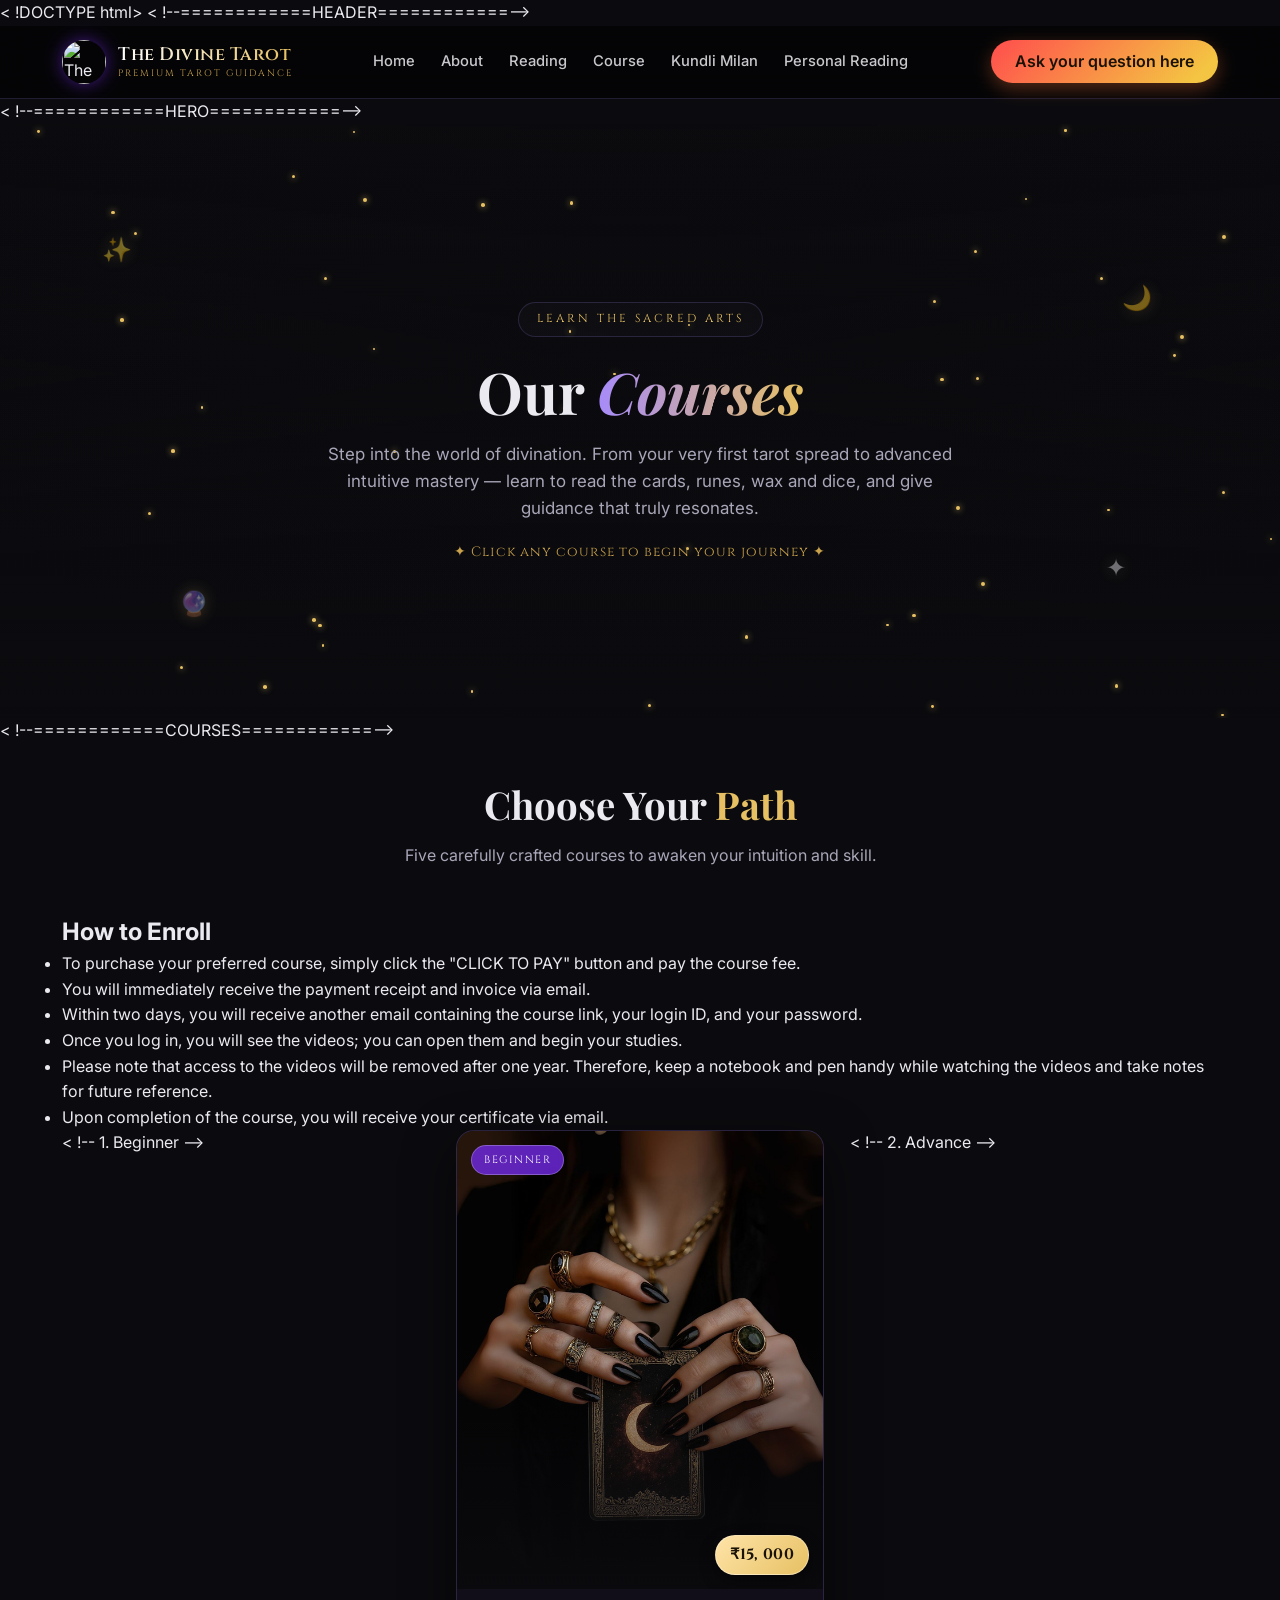
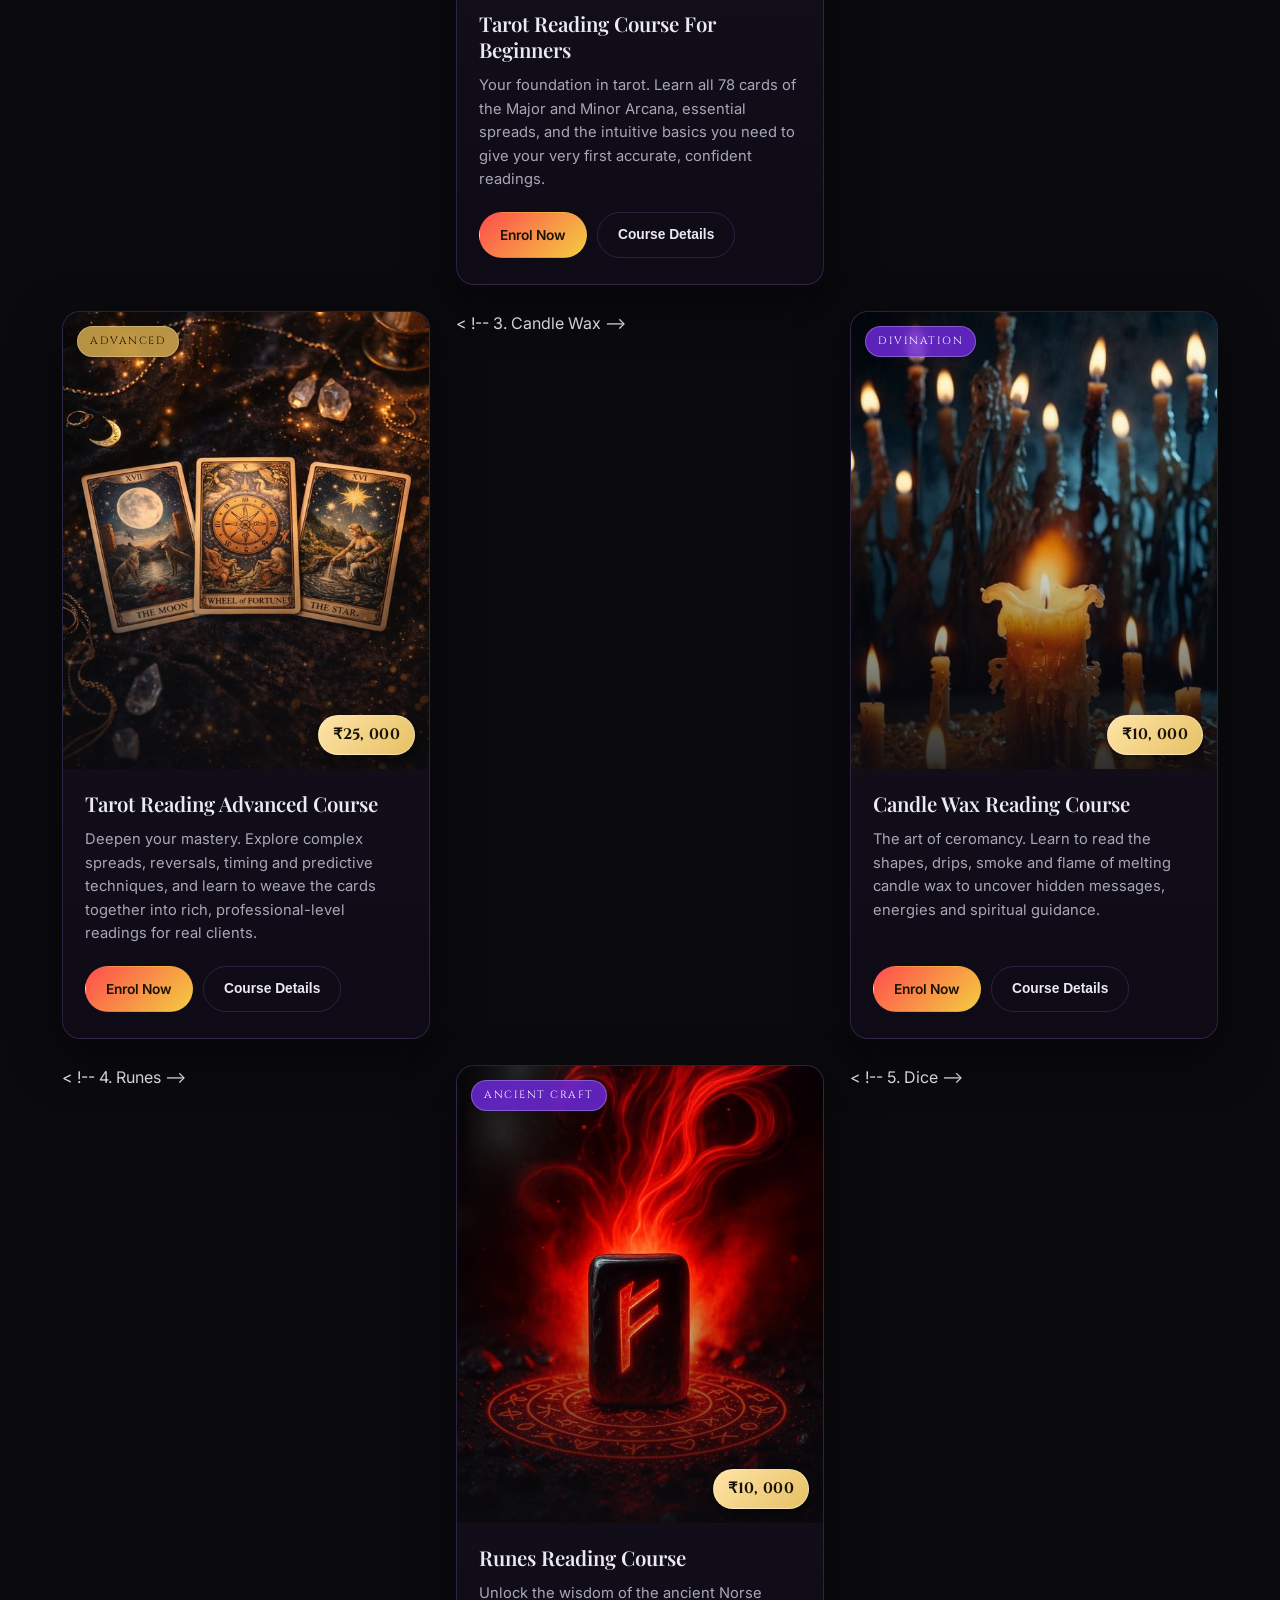
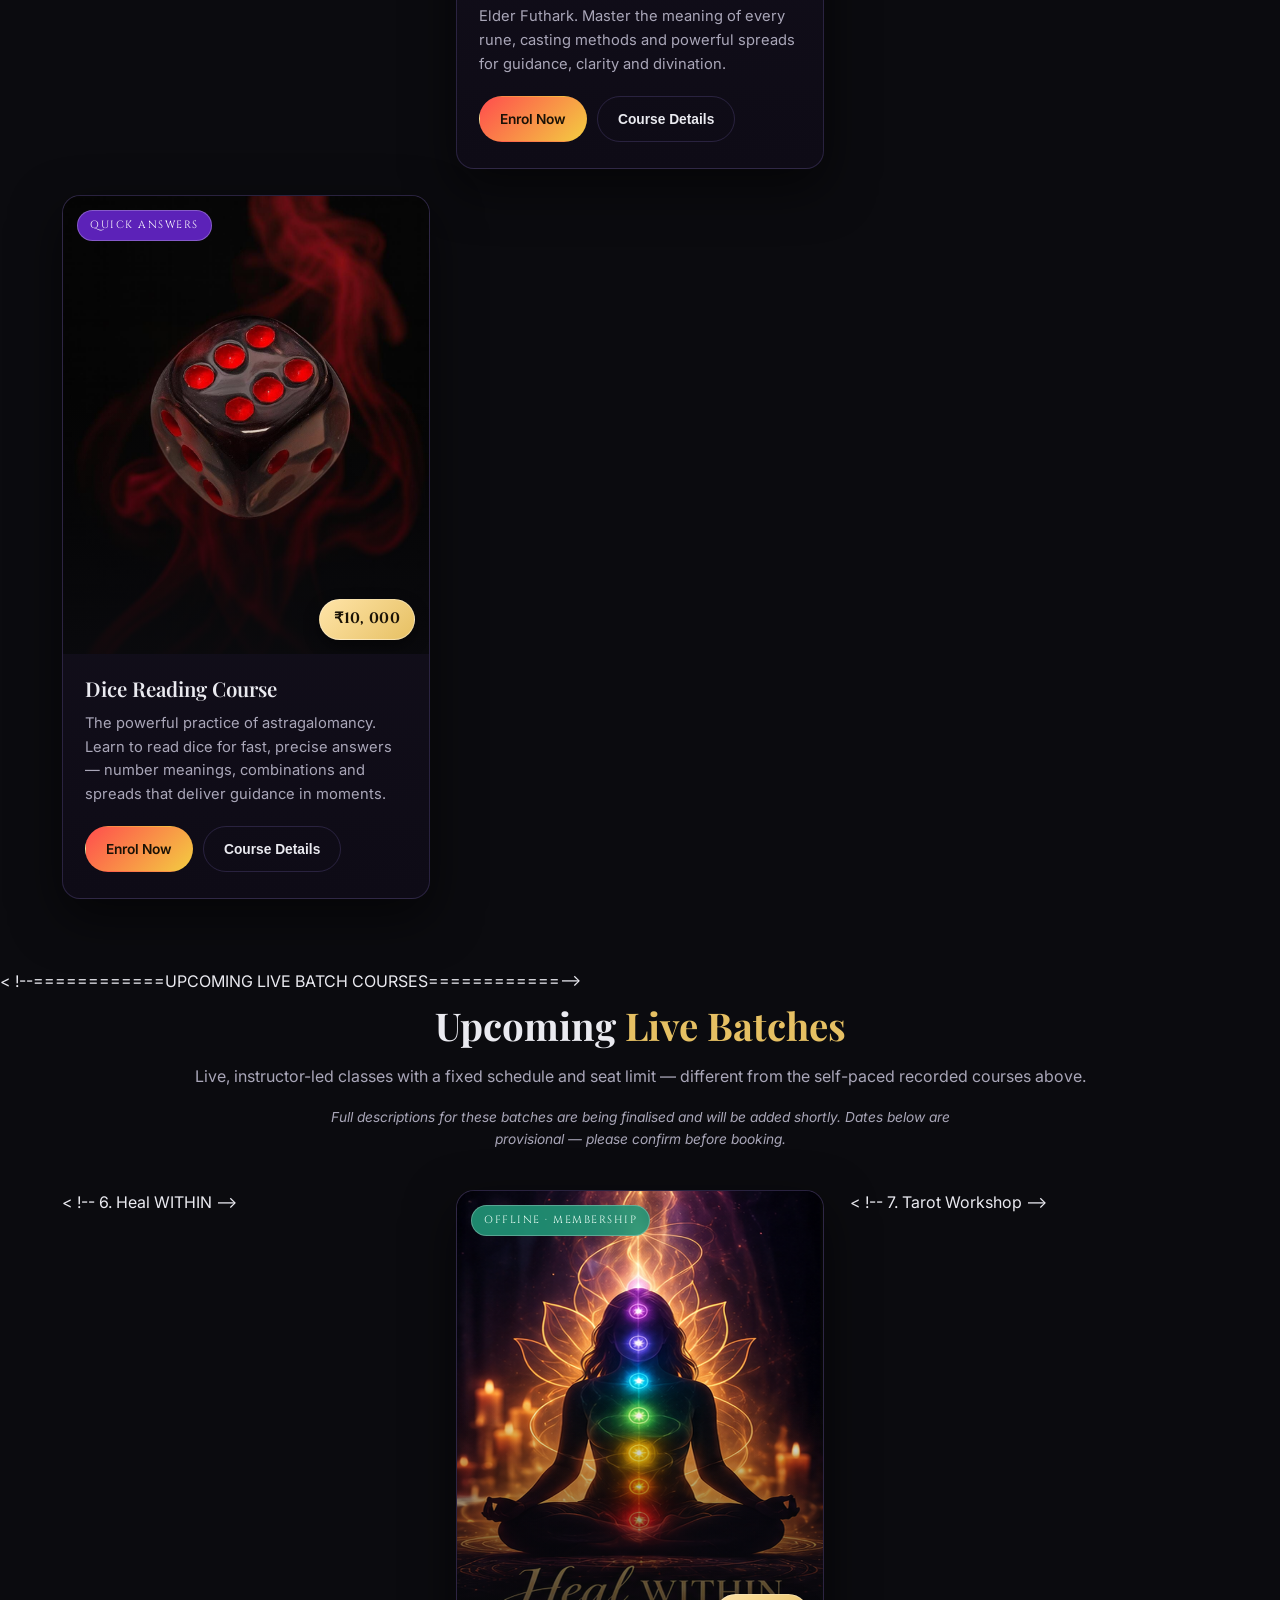
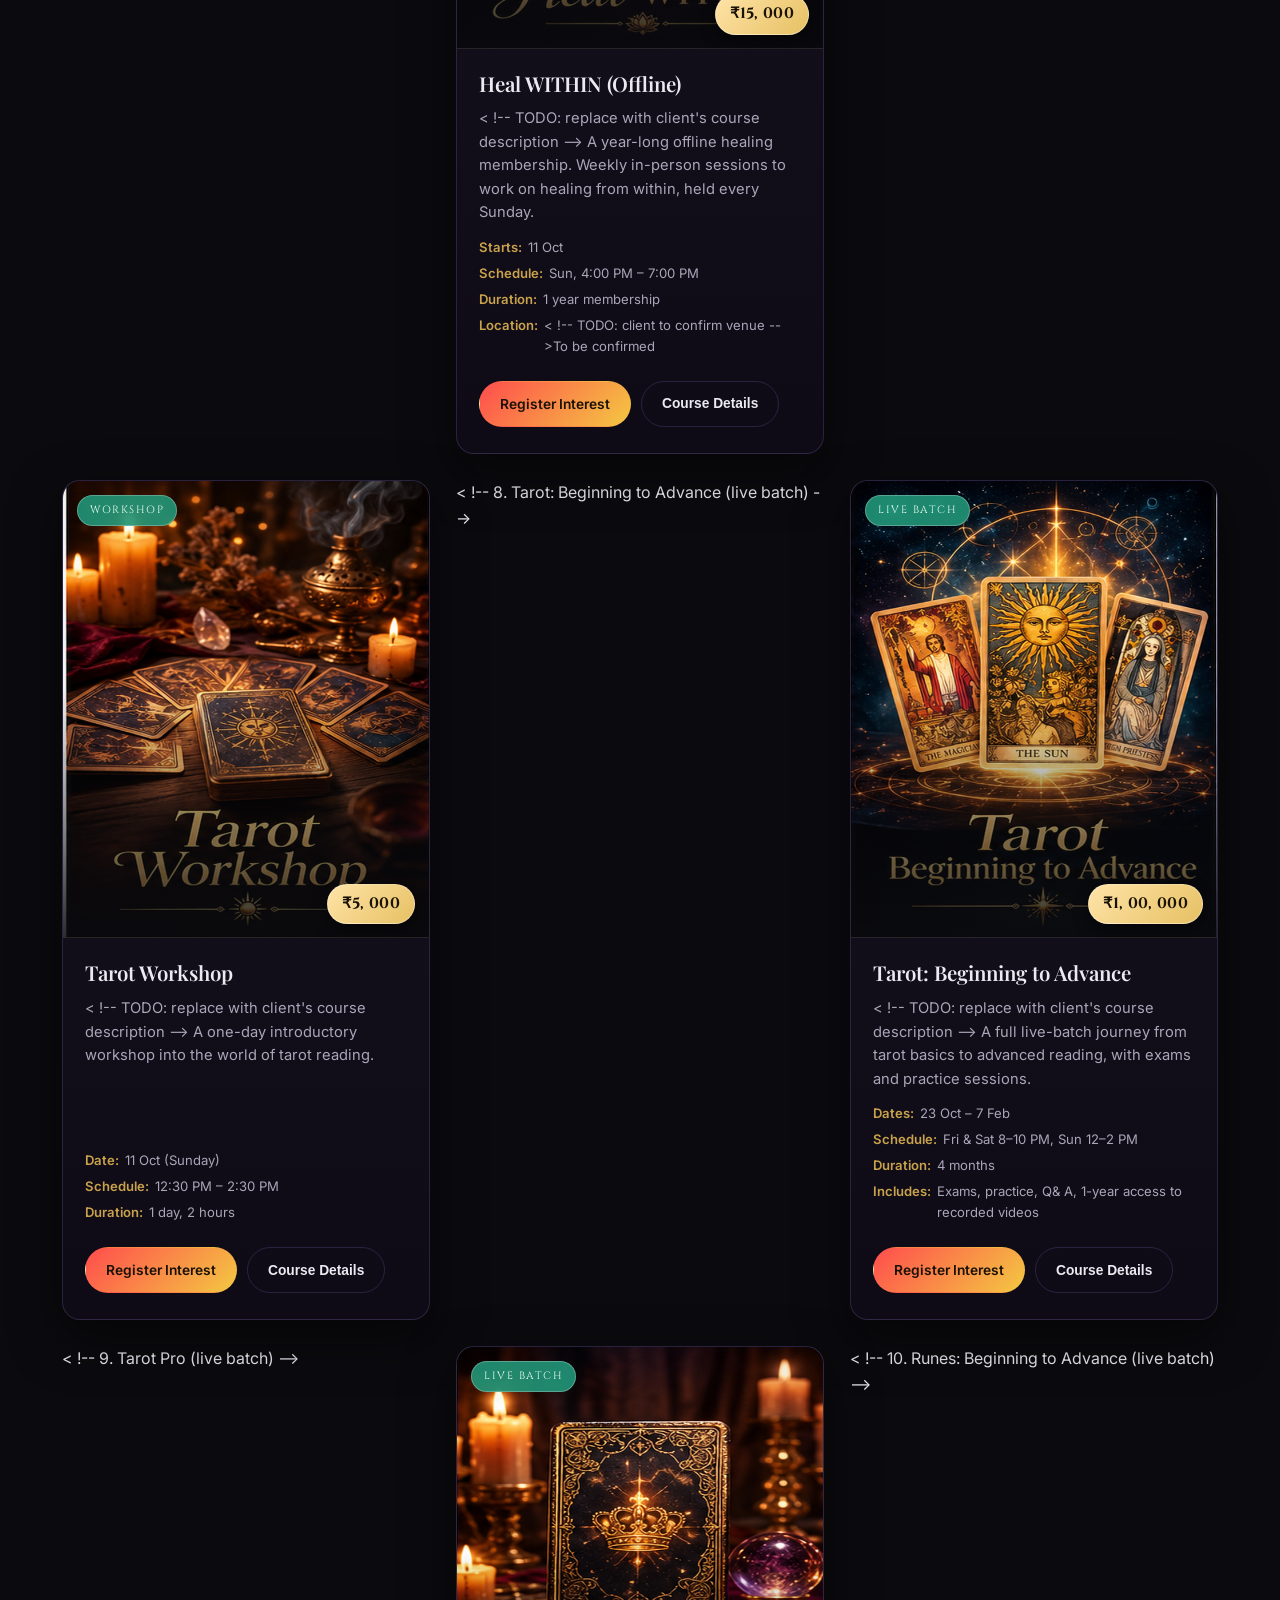
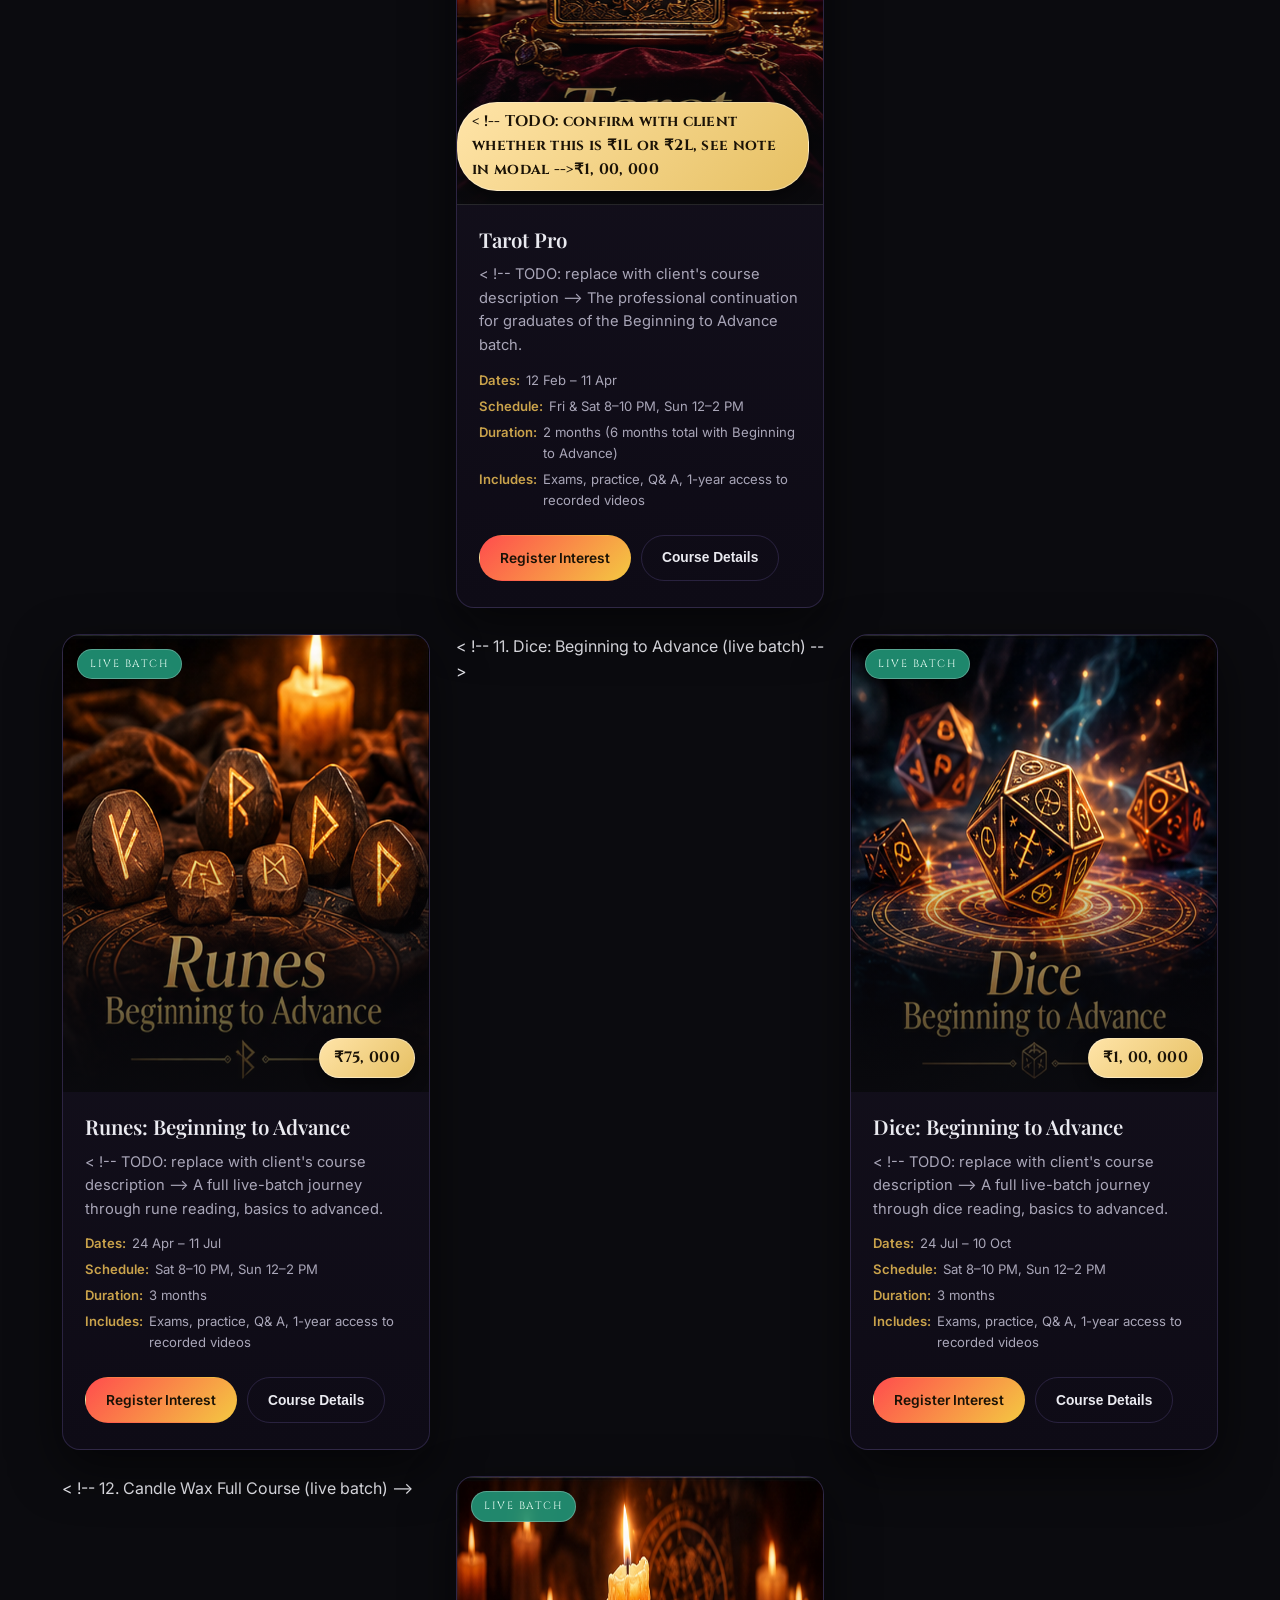
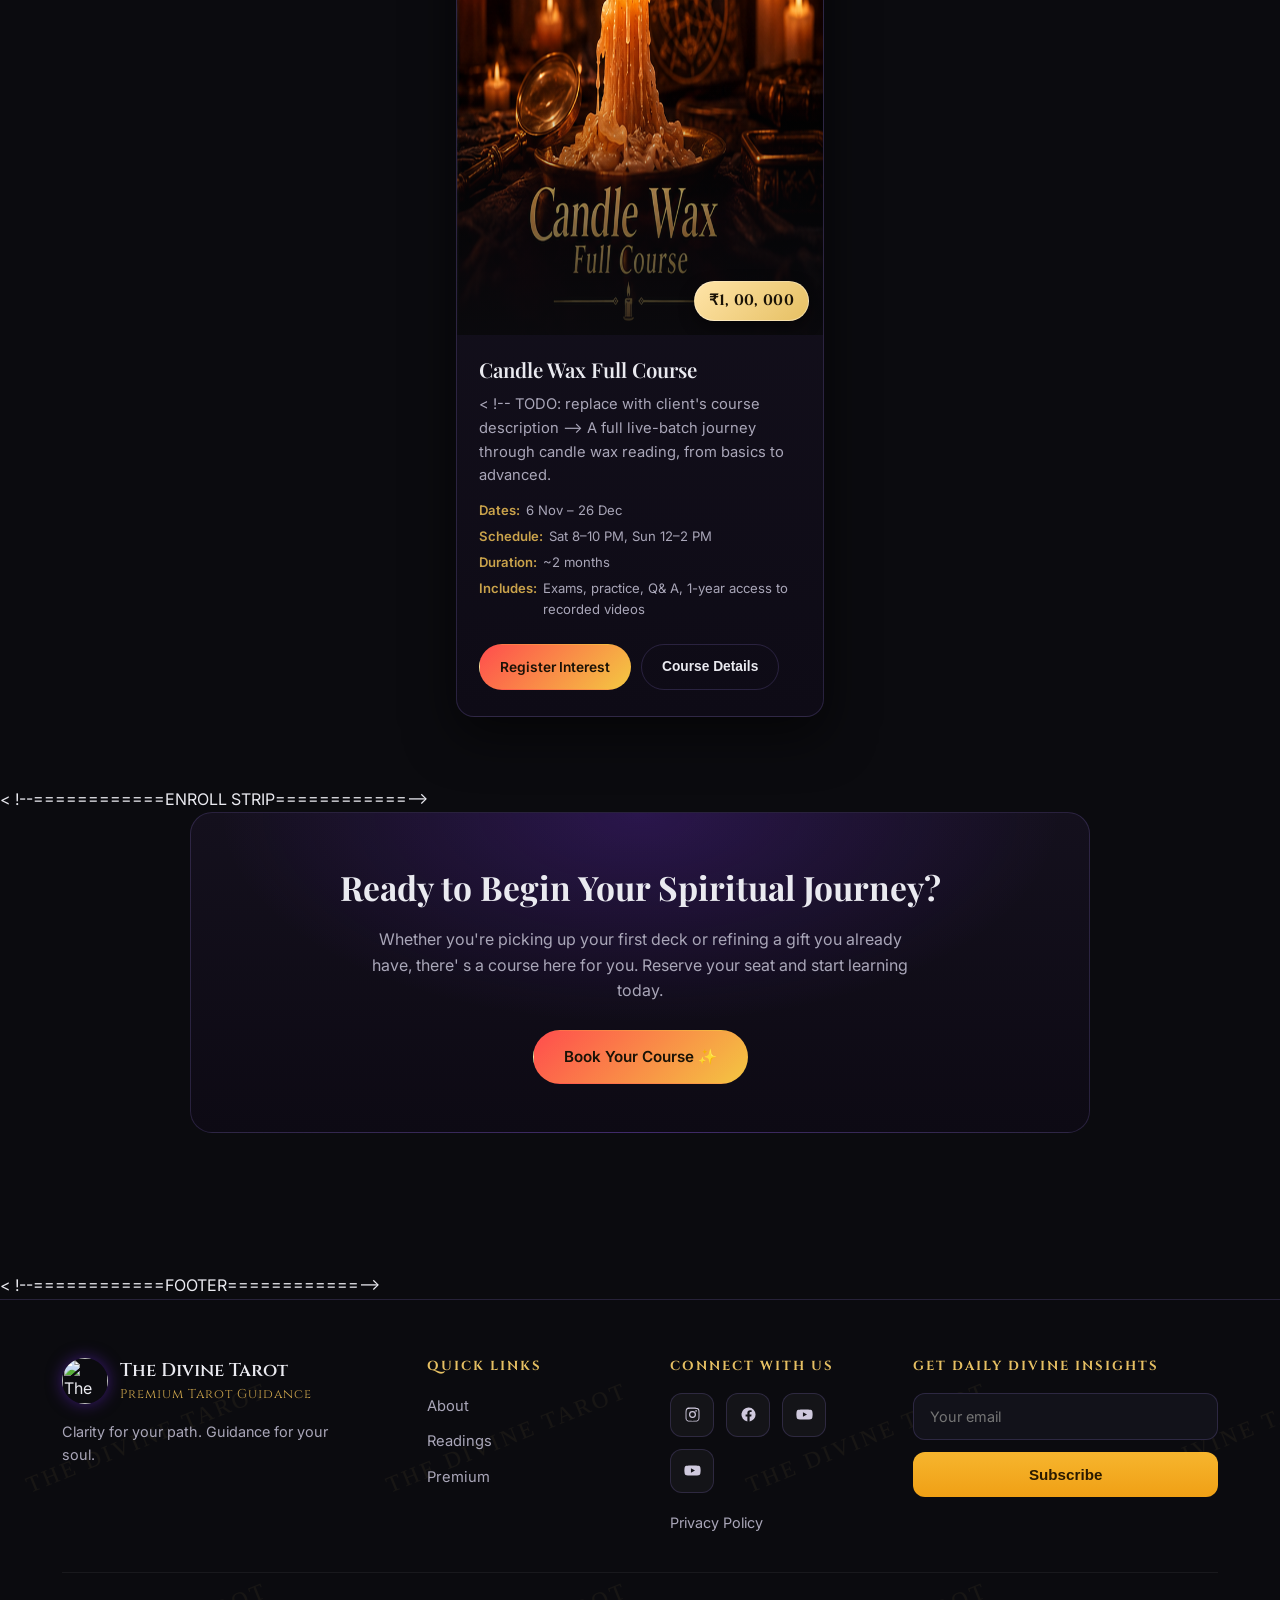
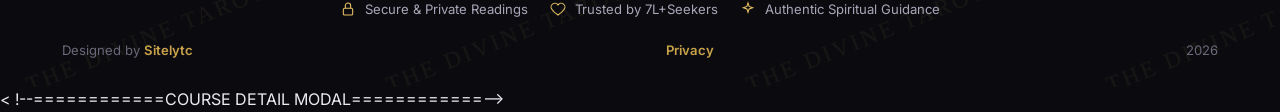
==== index upcoming.html @ 69e37709 "feat: create course catalog page and update main navigation" ====
< !DOCTYPE html>
    <html lang="en">

    <head>
        <meta charset="UTF-8" />
        <meta name="viewport" content="width=device-width, initial-scale=1, maximum-scale=5" />
        <meta name="theme-color" content="#6d28d9" />
        <title>Our Courses | The Divine Tarot</title>
        <meta name="description"
            content="Learn tarot, runes, candle wax and dice reading with The Divine Tarot. Beginner to advanced spiritual courses to master divination and give accurate readings." />
        <meta property="og:title" content="Our Courses | The Divine Tarot" />
        <meta property="og:description"
            content="Master tarot, runes, candle wax and dice reading — beginner to advanced spiritual courses." />
        <meta property="og:type" content="website" />
        <link rel="icon" href="https://thedivinetarotonline.com/logo.png" />
        <link rel="preconnect" href="https://fonts.googleapis.com" />
        <link rel="preconnect" href="https://fonts.gstatic.com" crossorigin />
        <link rel="preconnect" href="https://thedivinetarotonline.co.in" crossorigin />
        <link rel="dns-prefetch" href="https://thedivinetarotonline.co.in" />
        <link
            href="https://fonts.googleapis.com/css2?family=Cinzel:wght@500;600;700&family=Playfair+Display:ital,wght@0,500;0,600;0,700;1,500&family=Inter:wght@300;400;500;600;700&display=swap"
            rel="stylesheet" /><noscript>
            <style>
                .reveal {
                    opacity: 1 !important
                }
            </style>
        </noscript>
        <style>
            :root {
                --bg: #0b0b0f;
                --bg-soft: #12121a;
                --card: #16121f;
                --text: #eaeaf0;
                --muted: #a9a6b8;
                --purple: #6d28d9;
                --purple-light: #a78bfa;
                --gold: #e6c063;
                --gold-soft: #c9a24b;
                --border: rgba(167, 139, 250, .18);
                --shadow: 0 18px 50px rgba(0, 0, 0, .55);
                --serif: "Playfair Display", serif;
                --display: "Cinzel", serif;
                --body: "Inter", sans-serif;
            }

            * {
                box-sizing: border-box;
                margin: 0;
                padding: 0
            }

            html {
                scroll-behavior: smooth
            }

            body {
                background: var(--bg);
                color: var(--text);
                font-family: var(--body);
                line-height: 1.6;
                -webkit-font-smoothing: antialiased;
                overflow-x: hidden;
            }

            a {
                color: inherit;
                text-decoration: none
            }

            img {
                max-width: 100%;
                display: block
            }

            .wrap {
                max-width: 1200px;
                margin: 0 auto;
                padding: 0 22px
            }

            /* ---------- Header ---------- */
            header.site {
                position: sticky;
                top: 0;
                z-index: 100;
                background: rgba(0, 0, 0, .6);
                backdrop-filter: blur(14px);
                -webkit-backdrop-filter: blur(14px);
                border-bottom: 1px solid var(--border);
            }

            .nav {
                display: grid;
                grid-template-columns: 1fr auto 1fr;
                align-items: center;
                gap: 20px;
                height: 72px;
                position: relative;
            }

            .nav-actions {
                justify-self: end;
                display: flex;
                align-items: center;
                gap: 10px
            }

            .brand {
                justify-self: start;
                display: flex;
                align-items: center;
                gap: 12px
            }

            .brand img {
                width: 44px;
                height: 44px;
                border-radius: 50%;
                box-shadow: 0 0 18px rgba(109, 40, 217, .6)
            }

            .brand-txt {
                display: flex;
                flex-direction: column;
                align-items: flex-start;
                line-height: 1.15
            }

            .brand-name {
                font-family: var(--display);
                font-weight: 600;
                font-size: 1.12rem;
                letter-spacing: .5px;
                background: linear-gradient(90deg, #fff, var(--gold));
                -webkit-background-clip: text;
                background-clip: text;
                -webkit-text-fill-color: transparent;
            }

            .brand-sub {
                font-family: var(--display);
                font-size: .58rem;
                letter-spacing: 2px;
                text-transform: uppercase;
                color: var(--gold-soft);
                margin-top: 2px
            }

            nav.links {
                justify-self: center;
                display: flex;
                align-items: center;
                gap: 26px
            }

            nav.links a {
                font-size: .92rem;
                font-weight: 500;
                color: var(--text);
                opacity: .85;
                transition: .25s;
                position: relative;
            }

            nav.links a::after {
                content: "";
                position: absolute;
                left: 0;
                bottom: -6px;
                width: 0;
                height: 2px;
                background: linear-gradient(90deg, var(--purple), var(--gold));
                transition: .25s;
            }

            nav.links a:hover {
                opacity: 1
            }

            nav.links a:hover::after {
                width: 100%
            }

            .menu-btn {
                display: none;
                position: absolute;
                right: 0;
                top: 50%;
                transform: translateY(-50%);
                z-index: 5;
                background: none;
                border: 0;
                color: var(--text);
                font-size: 1.6rem;
                cursor: pointer;
                line-height: 1
            }

            .mobile-nav {
                display: none;
                flex-direction: column;
                gap: 4px;
                padding: 10px 22px 20px;
                border-bottom: 1px solid var(--border);
                background: rgba(0, 0, 0, .85)
            }

            .mobile-nav a {
                padding: 12px 6px;
                border-bottom: 1px solid rgba(255, 255, 255, .05);
                font-size: .95rem
            }

            .mobile-nav.open {
                display: flex
            }

            .header-cta {
                background: linear-gradient(135deg, #ff4d4d, #f4c542 90%);
                color: #1a1206 !important;
                opacity: 1 !important;
                padding: 9px 24px;
                border-radius: 9999px;
                font-weight: 600;
                box-shadow: 0 6px 18px rgba(255, 120, 60, .32);
                transition: .25s;
                white-space: nowrap
            }

            .header-cta::after {
                display: none !important
            }

            .header-cta:hover {
                filter: brightness(1.07);
                transform: translateY(-1px)
            }

            .header-cta.ghost {
                background: none;
                border: 1px solid var(--border);
                color: var(--text) !important;
                box-shadow: none
            }

            .header-cta.ghost:hover {
                border-color: var(--gold);
                color: var(--gold) !important;
                filter: none
            }

            /* ---------- Hero ---------- */
            .hero {
                position: relative;
                overflow: hidden;
                text-align: center;
                min-height: 66vh;
                display: flex;
                align-items: center;
                justify-content: center;
                padding: 120px 22px 96px;
            }

            .hero-bg {
                position: absolute;
                inset: 0;
                z-index: 0;
                overflow: hidden
            }

            .hero-bg::before {
                content: "";
                position: absolute;
                inset: -6%;
                background: url('https://thedivinetarotonline.com/imgbg.png') center 35%/cover no-repeat;
                animation: kenburns 26s ease-in-out infinite alternate;
                will-change: transform
            }

            .hero-bg::after {
                content: "";
                position: absolute;
                inset: 0;
                background:
                    radial-gradient(1100px 520px at 50% 34%, rgba(11, 11, 15, .28), transparent 72%),
                    linear-gradient(180deg, rgba(11, 11, 15, .80), rgba(11, 11, 15, .50) 42%, rgba(11, 11, 15, .95));
            }

            @keyframes kenburns {
                0% {
                    transform: scale(1.02) translateY(0)
                }

                100% {
                    transform: scale(1.16) translateY(-2.5%)
                }
            }

            .eyebrow {
                display: inline-block;
                font-family: var(--display);
                letter-spacing: 3px;
                font-size: .72rem;
                text-transform: uppercase;
                color: var(--gold);
                border: 1px solid var(--border);
                border-radius: 40px;
                padding: 7px 18px;
                margin-bottom: 22px;
                background: rgba(255, 255, 255, .02);
            }

            .hero h1 {
                font-family: var(--serif);
                font-weight: 700;
                font-size: clamp(2.2rem, 5vw, 3.6rem);
                line-height: 1.12;
                margin-bottom: 18px;
            }

            .hero h1 em {
                font-style: italic;
                background: linear-gradient(90deg, var(--purple-light), var(--gold));
                -webkit-background-clip: text;
                background-clip: text;
                -webkit-text-fill-color: transparent
            }

            .hero p {
                max-width: 640px;
                margin: 0 auto;
                color: var(--muted);
                font-size: 1.06rem
            }

            .hero .note {
                margin-top: 20px;
                font-size: .85rem;
                color: var(--gold-soft);
                font-family: var(--display);
                letter-spacing: 1px
            }

            /* ---------- Courses ---------- */
            .courses {
                padding: 30px 0 70px
            }

            .section-head {
                text-align: center;
                margin-bottom: 44px
            }

            .section-head h2 {
                font-family: var(--serif);
                font-size: clamp(1.7rem, 3.5vw, 2.4rem);
                font-weight: 700
            }

            .section-head span {
                color: var(--gold)
            }

            .section-head p {
                color: var(--muted);
                margin-top: 8px
            }

            .grid {
                display: grid;
                gap: 26px;
                grid-template-columns: repeat(3, 1fr);
            }

            .card {
                background: linear-gradient(180deg, var(--card), #0e0b16);
                border: 1px solid var(--border);
                border-radius: 18px;
                overflow: hidden;
                display: flex;
                flex-direction: column;
                box-shadow: var(--shadow);
                transition: transform .3s ease, border-color .3s ease, box-shadow .3s ease;
            }

            .card:hover {
                transform: translateY(-8px);
                border-color: rgba(230, 192, 99, .5);
                box-shadow: 0 26px 60px rgba(109, 40, 217, .28)
            }

            .card .thumb {
                position: relative;
                aspect-ratio: 4/5;
                overflow: hidden
            }

            .card .thumb img {
                width: 100%;
                height: 100%;
                object-fit: cover;
                transition: .5s
            }

            .card:hover .thumb img {
                transform: scale(1.06)
            }

            .card .thumb::after {
                content: "";
                position: absolute;
                inset: 0;
                background: linear-gradient(180deg, transparent 45%, rgba(11, 11, 15, .85))
            }

            .badge {
                position: absolute;
                top: 14px;
                left: 14px;
                z-index: 2;
                font-family: var(--display);
                font-size: .66rem;
                letter-spacing: 1.5px;
                text-transform: uppercase;
                padding: 6px 12px;
                border-radius: 30px;
                color: #fff;
                background: rgba(109, 40, 217, .85);
                border: 1px solid rgba(255, 255, 255, .25);
                backdrop-filter: blur(4px);
            }

            .badge.adv {
                background: rgba(201, 162, 75, .9);
                color: #1a1206
            }

            .badge.live {
                background: rgba(34, 150, 120, .9);
                color: #eafff6
            }

            .course-meta {
                list-style: none;
                display: flex;
                flex-direction: column;
                gap: 5px;
                margin: 12px 0 4px;
                font-size: .82rem;
                color: var(--muted);
            }

            .course-meta li {
                display: flex;
                gap: 6px
            }

            .course-meta li b {
                color: var(--gold-soft);
                font-weight: 600;
                flex-shrink: 0
            }

            .section-sub-note {
                text-align: center;
                color: var(--muted);
                font-size: .86rem;
                max-width: 640px;
                margin: -28px auto 40px;
                font-style: italic
            }

            .price-tag {
                position: absolute;
                bottom: 14px;
                right: 14px;
                z-index: 2;
                font-family: var(--display);
                font-weight: 700;
                font-size: .95rem;
                letter-spacing: .3px;
                padding: 7px 14px;
                border-radius: 40px;
                color: #1a1206;
                background: linear-gradient(135deg, #ffe4a8, #e6c063);
                box-shadow: 0 6px 16px rgba(0, 0, 0, .45);
                border: 1px solid rgba(255, 255, 255, .35)
            }

            .card .body {
                padding: 22px 22px 26px;
                display: flex;
                flex-direction: column;
                flex: 1
            }

            .card h3 {
                font-family: var(--serif);
                font-size: 1.28rem;
                font-weight: 600;
                margin-bottom: 10px;
                line-height: 1.3
            }

            .card p {
                color: var(--muted);
                font-size: .92rem;
                flex: 1
            }

            .card .cta-row {
                display: flex;
                gap: 10px;
                margin-top: 20px;
                flex-wrap: wrap
            }

            .btn {
                display: inline-block;
                font-weight: 600;
                font-size: .86rem;
                padding: 11px 20px;
                border-radius: 40px;
                cursor: pointer;
                transition: .25s;
                border: 1px solid transparent;
            }

            .btn-primary {
                background: linear-gradient(135deg, #ff4d4d 0%, #f4c542 55%, #ffe4a8 100%);
                background-size: 200% 100%;
                color: #1a1206;
                border-radius: 9999px;
                animation: ctaPulse 2.6s ease-in-out infinite;
            }

            .btn-primary:hover {
                filter: brightness(1.06);
                transform: translateY(-2px)
            }

            .btn-ghost {
                background: transparent;
                border-color: var(--border);
                color: var(--text)
            }

            .btn-ghost:hover {
                border-color: var(--gold);
                color: var(--gold)
            }

            /* ---------- Enroll strip ---------- */
            .strip {
                text-align: center;
                margin: 0 auto 70px;
                max-width: 900px;
                padding: 48px 30px;
                border-radius: 22px;
                border: 1px solid var(--border);
                background:
                    radial-gradient(600px 300px at 50% 0%, rgba(109, 40, 217, .25), transparent 70%),
                    linear-gradient(180deg, #14101d, #0d0a14);
            }

            .strip h2 {
                font-family: var(--serif);
                font-size: clamp(1.5rem, 3vw, 2.1rem);
                margin-bottom: 12px
            }

            .strip p {
                color: var(--muted);
                max-width: 560px;
                margin: 0 auto 26px
            }

            /* ---------- Footer ---------- */
            footer.site {
                position: relative;
                overflow: hidden;
                background: var(--bg);
                border-top: 1px solid var(--border);
                padding: 56px 0 26px
            }

            footer.site::before {
                content: "";
                position: absolute;
                inset: 0;
                z-index: 0;
                pointer-events: none;
                background-image: url("data:image/svg+xml,%3Csvg xmlns='http://www.w3.org/2000/svg' width='360' height='200'%3E%3Ctext x='6' y='130' font-family='Georgia,serif' font-size='23' letter-spacing='3' fill='%23e6c063' fill-opacity='0.06' transform='rotate(-22 180 100)'%3ETHE DIVINE TAROT%3C/text%3E%3C/svg%3E");
                background-size: 360px 200px
            }

            footer.site .wrap {
                position: relative;
                z-index: 1
            }

            .foot-grid {
                display: grid;
                grid-template-columns: 1.6fr 1fr 1fr 1.5fr;
                gap: 40px
            }

            .foot-brand .fb-top {
                display: flex;
                align-items: center;
                gap: 12px;
                margin-bottom: 14px
            }

            .foot-brand img {
                width: 46px;
                height: 46px;
                border-radius: 50%;
                box-shadow: 0 0 16px rgba(109, 40, 217, .5)
            }

            .foot-brand h4 {
                font-family: var(--display);
                font-weight: 600;
                font-size: 1.15rem
            }

            .foot-brand .tag {
                color: var(--gold-soft);
                font-size: .8rem;
                font-family: var(--display);
                letter-spacing: 1px
            }

            .foot-brand p.desc {
                color: var(--muted);
                font-size: .9rem;
                margin-top: 12px;
                max-width: 300px
            }

            .foot h5 {
                font-family: var(--display);
                font-size: .82rem;
                letter-spacing: 2px;
                text-transform: uppercase;
                color: var(--gold);
                margin-bottom: 16px
            }

            .foot ul {
                list-style: none;
                display: flex;
                flex-direction: column;
                gap: 10px
            }

            .foot ul a {
                color: var(--muted);
                font-size: .92rem;
                transition: .2s
            }

            .foot ul a:hover {
                color: var(--text);
                padding-left: 4px
            }

            .socials {
                display: flex;
                gap: 12px;
                margin-bottom: 18px;
                flex-wrap: wrap
            }

            .socials a {
                width: 44px;
                height: 44px;
                border-radius: 12px;
                border: 1px solid var(--border);
                background: rgba(255, 255, 255, .04);
                display: flex;
                align-items: center;
                justify-content: center;
                color: #cfc9dd;
                transition: .25s
            }

            .socials a:hover {
                border-color: var(--gold);
                color: #fff;
                background: rgba(255, 255, 255, .09);
                transform: translateY(-2px)
            }

            .socials svg {
                width: 17px;
                height: 17px;
                fill: currentColor
            }

            .news {
                display: flex;
                flex-direction: column;
                gap: 12px;
                max-width: 360px
            }

            .news input {
                width: 100%;
                background: var(--bg-soft);
                border: 1px solid var(--border);
                border-radius: 12px;
                padding: 14px 16px;
                color: var(--text);
                font-family: var(--body);
                font-size: .9rem
            }

            .news input:focus {
                outline: none;
                border-color: var(--gold-soft)
            }

            .news button {
                width: 100%;
                background: linear-gradient(180deg, #f6b52e, #f0a015);
                border: 0;
                color: #2a1a00;
                padding: 14px;
                border-radius: 12px;
                font-weight: 700;
                font-size: .95rem;
                cursor: pointer;
                transition: .2s
            }

            .news button:hover {
                filter: brightness(1.05)
            }

            .foot-privacy {
                display: inline-block;
                color: var(--muted);
                font-size: .9rem;
                transition: .2s
            }

            .foot-privacy:hover {
                color: var(--gold);
                padding-left: 4px
            }

            .foot-email {
                margin-top: 18px;
                color: var(--gold-soft);
                font-size: .86rem;
                display: flex;
                align-items: center;
                gap: 9px
            }

            .foot-email svg {
                width: 15px;
                height: 15px;
                stroke: var(--gold);
                fill: none;
                stroke-width: 1.6
            }

            .trust {
                display: flex;
                gap: 22px;
                flex-wrap: wrap;
                justify-content: center;
                margin: 38px 0 20px;
                padding-top: 26px;
                border-top: 1px solid rgba(255, 255, 255, .06)
            }

            .trust span {
                font-size: .82rem;
                color: var(--muted);
                display: flex;
                align-items: center;
                gap: 9px
            }

            .trust span svg {
                width: 16px;
                height: 16px;
                stroke: var(--gold);
                fill: none;
                stroke-width: 1.6;
                flex-shrink: 0
            }

            .copy {
                display: flex;
                justify-content: space-between;
                align-items: center;
                flex-wrap: wrap;
                gap: 8px;
                color: #6b6879;
                font-size: .82rem
            }

            .copy a {
                color: var(--gold-soft);
                font-weight: 600
            }

            /* ---------- Animations (matched to core site) ---------- */
            @keyframes ctaPulse {

                0%,
                100% {
                    box-shadow: 0 0 20px rgba(255, 215, 0, .30), 0 0 42px rgba(255, 77, 77, .16);
                    background-position: 0% 50%
                }

                50% {
                    box-shadow: 0 0 30px rgba(255, 215, 0, .50), 0 0 66px rgba(255, 77, 77, .26);
                    background-position: 100% 50%
                }
            }

            @keyframes fadeInUp {
                0% {
                    opacity: 0;
                    transform: translateY(26px)
                }

                100% {
                    opacity: 1;
                    transform: translateY(0)
                }
            }

            @keyframes floatY {

                0%,
                100% {
                    transform: translateY(0)
                }

                50% {
                    transform: translateY(-10px)
                }
            }

            @keyframes twinkle {

                0%,
                100% {
                    opacity: .12;
                    transform: scale(.7)
                }

                50% {
                    opacity: .9;
                    transform: scale(1.15)
                }
            }

            @keyframes spinSlow {
                to {
                    transform: rotate(1turn)
                }
            }

            @keyframes shimmerSweep {
                0% {
                    transform: translateX(-160%)
                }

                60%,
                100% {
                    transform: translateX(160%)
                }
            }

            @keyframes glowPulse {

                0%,
                100% {
                    box-shadow: 0 0 16px rgba(109, 40, 217, .5)
                }

                50% {
                    box-shadow: 0 0 26px rgba(230, 192, 99, .55)
                }
            }

            .reveal {
                opacity: 0
            }

            .reveal.in {
                animation: fadeInUp .7s cubic-bezier(.4, 0, .2, 1) forwards
            }

            /* starfield + floating glyphs in hero */
            .hero-inner {
                position: relative;
                z-index: 3;
                max-width: 780px;
                margin: 0 auto
            }

            .stars {
                position: absolute;
                inset: 0;
                z-index: 1;
                pointer-events: none
            }

            .stars i {
                position: absolute;
                width: 3px;
                height: 3px;
                border-radius: 50%;
                background: var(--gold);
                box-shadow: 0 0 6px var(--gold);
                animation: twinkle 4s ease-in-out infinite
            }

            .float-glyph {
                position: absolute;
                z-index: 1;
                font-size: 1.5rem;
                opacity: .45;
                pointer-events: none;
                animation: floatY 7s ease-in-out infinite;
                filter: drop-shadow(0 0 8px rgba(230, 192, 99, .5))
            }

            /* logo subtle glow */
            .brand img {
                animation: glowPulse 4s ease-in-out infinite
            }

            /* card shine sweep on hover */
            .card {
                position: relative
            }

            .card::before {
                content: "";
                position: absolute;
                top: 0;
                left: -30%;
                width: 60%;
                height: 100%;
                z-index: 4;
                pointer-events: none;
                transform: translateX(-160%);
                background: linear-gradient(100deg, transparent, rgba(255, 255, 255, .16), transparent)
            }

            .card:hover::before {
                animation: shimmerSweep 1.1s ease
            }

            /* ---------- Course detail modal ---------- */
            body.no-scroll {
                overflow: hidden
            }

            .modal-overlay {
                position: fixed;
                inset: 0;
                z-index: 200;
                display: flex;
                align-items: center;
                justify-content: center;
                padding: 20px;
                background: rgba(6, 5, 12, .78);
                backdrop-filter: blur(6px);
                -webkit-backdrop-filter: blur(6px);
                opacity: 0;
                visibility: hidden;
                transition: opacity .3s ease, visibility .3s ease;
            }

            .modal-overlay.open {
                opacity: 1;
                visibility: visible
            }

            .modal {
                --accent: #8b5cf6;
                position: relative;
                width: 100%;
                max-width: 620px;
                max-height: 88vh;
                overflow-y: auto;
                background: linear-gradient(180deg, #17121f, #0c0a13);
                border: 1px solid color-mix(in srgb, var(--accent) 45%, transparent);
                border-radius: 20px;
                box-shadow: 0 30px 80px rgba(0, 0, 0, .6), 0 0 46px color-mix(in srgb, var(--accent) 28%, transparent);
                transform: translateY(24px) scale(.96);
                opacity: 0;
                transition: transform .35s cubic-bezier(.2, .8, .2, 1), opacity .35s ease;
            }

            .modal-overlay.open .modal {
                transform: translateY(0) scale(1);
                opacity: 1
            }

            .modal::-webkit-scrollbar {
                width: 8px
            }

            .modal::-webkit-scrollbar-thumb {
                background: color-mix(in srgb, var(--accent) 50%, transparent);
                border-radius: 8px
            }

            .modal-close {
                position: absolute;
                top: 12px;
                right: 12px;
                z-index: 3;
                width: 38px;
                height: 38px;
                border-radius: 50%;
                border: 1px solid var(--border);
                background: rgba(0, 0, 0, .45);
                color: #fff;
                font-size: 1.4rem;
                line-height: 1;
                cursor: pointer;
                transition: .2s;
                display: flex;
                align-items: center;
                justify-content: center
            }

            .modal-close:hover {
                background: var(--accent);
                border-color: var(--accent);
                transform: rotate(90deg)
            }

            .modal-media {
                position: relative;
                height: 180px;
                overflow: hidden;
                border-radius: 20px 20px 0 0
            }

            .modal-media img {
                width: 100%;
                height: 100%;
                object-fit: cover
            }

            .modal-media::after {
                content: "";
                position: absolute;
                inset: 0;
                background: linear-gradient(180deg, transparent 30%, rgba(12, 10, 19, .95))
            }

            .modal-eyebrow {
                position: absolute;
                top: 16px;
                left: 18px;
                z-index: 2;
                font-family: var(--display);
                font-size: .64rem;
                letter-spacing: 2px;
                text-transform: uppercase;
                padding: 6px 13px;
                border-radius: 30px;
                color: #1a1206;
                background: var(--accent);
                box-shadow: 0 4px 14px color-mix(in srgb, var(--accent) 45%, transparent)
            }

            .modal-body {
                padding: 6px 26px 28px
            }

            .modal-head {
                display: flex;
                align-items: flex-start;
                justify-content: space-between;
                gap: 16px;
                margin: -42px 0 6px;
                position: relative;
                z-index: 2
            }

            .modal-head h3 {
                font-family: var(--serif);
                font-size: 1.5rem;
                font-weight: 700;
                line-height: 1.25;
                text-shadow: 0 2px 10px rgba(0, 0, 0, .6)
            }

            .modal-price {
                flex-shrink: 0;
                font-family: var(--display);
                font-weight: 700;
                font-size: 1rem;
                white-space: nowrap;
                padding: 8px 16px;
                border-radius: 40px;
                color: #1a1206;
                background: linear-gradient(135deg, #ffe4a8, var(--accent));
                box-shadow: 0 6px 18px color-mix(in srgb, var(--accent) 40%, transparent)
            }

            .modal h4 {
                font-family: var(--display);
                font-size: .78rem;
                letter-spacing: 2px;
                text-transform: uppercase;
                color: var(--accent);
                margin: 22px 0 12px;
                display: flex;
                align-items: center;
                gap: 8px
            }

            .modal h4::before {
                content: "";
                width: 22px;
                height: 1px;
                background: var(--accent)
            }

            .modal-list {
                list-style: none;
                display: flex;
                flex-direction: column;
                gap: 9px
            }

            .modal-list li {
                position: relative;
                padding-left: 28px;
                color: var(--text);
                font-size: .94rem;
                line-height: 1.5
            }

            .modal-list li::before {
                content: "✦";
                position: absolute;
                left: 0;
                top: 1px;
                color: var(--accent);
                font-size: .85rem
            }

            .modal-list.need li::before {
                content: "◆";
                font-size: .7rem;
                top: 3px;
                opacity: .8
            }

            .modal-info {
                margin-top: 22px;
                padding: 16px 18px;
                border-radius: 14px;
                background: rgba(255, 255, 255, .03);
                border: 1px solid var(--border);
                color: var(--muted);
                font-size: .86rem;
                line-height: 1.6
            }

            .modal-info b {
                color: var(--gold-soft);
                font-weight: 600
            }

            .modal-cta {
                display: flex;
                gap: 12px;
                margin-top: 24px;
                flex-wrap: wrap
            }

            .modal-cta .btn {
                flex: 1;
                text-align: center;
                min-width: 150px
            }

            @media(max-width:520px) {
                .modal-head {
                    flex-direction: column;
                    gap: 10px;
                    margin-top: -36px
                }

                .modal-body {
                    padding: 6px 20px 24px
                }
            }

            @media(prefers-reduced-motion:reduce) {
                * {
                    animation: none !important;
                    transition: none !important
                }

                .reveal {
                    opacity: 1
                }

                .modal {
                    transform: none
                }
            }

            @media(max-width:900px) {
                .grid {
                    grid-template-columns: repeat(2, 1fr)
                }

                .foot-grid {
                    grid-template-columns: 1fr 1fr;
                    gap: 32px
                }

                .foot-brand {
                    grid-column: 1/-1
                }
            }

            @media(max-width:860px) {
                .nav {
                    display: flex;
                    justify-content: space-between;
                    align-items: center
                }

                .nav-actions,
                nav.links {
                    display: none
                }

                .menu-btn {
                    display: block;
                    position: static;
                    transform: none
                }

                .brand {
                    justify-self: auto
                }

                .brand-sub {
                    display: none
                }
            }

            @media(max-width:680px) {
                .grid {
                    grid-template-columns: 1fr;
                    max-width: 400px;
                    margin: 0 auto
                }

                .foot-grid {
                    grid-template-columns: 1fr
                }
            }
        </style>
    </head>

    <body>
        < !--============HEADER============-->
            <header class="site">
                <div class="wrap nav"><a class="brand" href="https://thedivinetarotonline.com/"><img
                            src="https://thedivinetarotonline.com/logo.png" alt="The Divine Tarot Logo" /><span
                            class="brand-txt"><span class="brand-name">The Divine Tarot</span><span
                                class="brand-sub">Premium Tarot Guidance</span></span></a>
                    <nav class="links"><a href="https://thedivinetarotonline.com/">Home</a><a
                            href="https://thedivinetarotonline.com/about">About</a><a
                            href="https://thedivinetarotonline.com/reading">Reading</a><a
                            href="https://learn.thedivinetarotonline.com/">Course</a><a
                            href="https://thedivinetarotonline.com/kundli-milan">Kundli Milan</a><a
                            href="https://thedivinetarotonline.co.in/">Personal Reading</a></nav>
                    <div class="nav-actions"><a class="header-cta" href="https://thedivinetarotonline.com/reading">Ask
                            your question here</a></div><button class="menu-btn" id="menuBtn"
                        aria-label="Open menu">&#9776;
                    </button>
                </div>
                <div class="mobile-nav" id="mobileNav"><a href="https://thedivinetarotonline.com/">Home</a><a
                        href="https://thedivinetarotonline.com/about">About</a><a
                        href="https://thedivinetarotonline.com/reading">Reading</a><a
                        href="https://learn.thedivinetarotonline.com/">Course</a><a
                        href="https://thedivinetarotonline.com/kundli-milan">Kundli Milan</a><a
                        href="https://thedivinetarotonline.co.in/">Personal Reading</a><a
                        href="https://thedivinetarotonline.com/reading">Ask your question here</a></div>
            </header>
            < !--============HERO============-->
                <section class="hero">
                    <div class="hero-bg" aria-hidden="true"></div>
                    <div class="stars" id="stars" aria-hidden="true"></div><span class="float-glyph"
                        style="top:18%;left:8%" aria-hidden="true">✨</span><span class="float-glyph"
                        style="top:26%;right:10%;animation-delay:1.5s" aria-hidden="true">🌙</span><span
                        class="float-glyph" style="bottom:16%;left:14%;animation-delay:2.4s"
                        aria-hidden="true">🔮</span><span class="float-glyph"
                        style="bottom:22%;right:12%;animation-delay:.8s" aria-hidden="true">✦</span>
                    <div class="hero-inner"><span class="eyebrow reveal">Learn The Sacred Arts</span>
                        <h1 class="reveal" style="animation-delay:.1s">Our <em>Courses</em></h1>
                        <p class="reveal" style="animation-delay:.2s">Step into the world of divination. From your very
                            first tarot spread to advanced intuitive mastery — learn to read the cards,
                            runes,
                            wax and dice,
                            and give guidance that truly resonates.</p>
                        <div class="note reveal" style="animation-delay:.3s">✦ Click any course to begin your journey ✦
                        </div>
                    </div>
                </section>
                < !--============COURSES============-->
                    <section class="courses">
                        <div class="wrap">
                            <div class="section-head reveal">
                                <h2>Choose Your <span>Path</span></h2>
                                <p>Five carefully crafted courses to awaken your intuition and skill.</p>
                            </div>
                            <div class="reveal" style="animation-delay:.2s">
                                <h2>How to Enroll</h2>
                                <ul>
                                    <li>To purchase your preferred course,
                                        simply click the "CLICK TO PAY" button and pay the course fee.</li>
                                    <li>You will immediately receive the payment receipt and invoice via email.</li>
                                    <li>Within two days,
                                        you will receive another email containing the course link,
                                        your login ID,
                                        and your password.</li>
                                    <li>Once you log in,
                                        you will see the videos;
                                        you can open them and begin your studies.</li>
                                    <li>Please note that access to the videos will be removed after one year. Therefore,
                                        keep a notebook and pen handy while watching the videos and take notes for
                                        future reference.</li>
                                    <li>Upon completion of the course,
                                        you will receive your certificate via email.</li>
                                </ul>
                            </div>
                            <div class="grid">
                                < !-- 1. Beginner -->
                                    <article class="card reveal" data-key="beginner">
                                        <div class="thumb"><span class="badge">Beginner</span><img
                                                src="images/221f368322aa50b5adb8d520bdf3bbd0.png"
                                                alt="Hands holding a tarot deck — Tarot Reading Course for Beginners"
                                                loading="lazy" /><span class="price-tag">₹15,
                                                000</span></div>
                                        <div class="body">
                                            <h3>Tarot Reading Course For Beginners</h3>
                                            <p>Your foundation in tarot. Learn all 78 cards of the Major and Minor
                                                Arcana,
                                                essential spreads,
                                                and the intuitive basics you need to give your very first accurate,
                                                confident readings.</p>
                                            <div class="cta-row"><a class="btn btn-primary btn-enrol"
                                                    href="https://rzp.io/rzp/g9nbAXD8" target="_blank"
                                                    rel="noopener">Enrol Now</a><button type="button"
                                                    class="btn btn-ghost btn-details">Course Details</button></div>
                                        </div>
                                    </article>
                                    < !-- 2. Advance -->
                                        <article class="card reveal" data-key="advance">
                                            <div class="thumb"><span class="badge adv">Advanced</span><img
                                                    src="images/51960be84230e86eef749cd77a2fa332.png"
                                                    alt="Three mystical tarot cards — Tarot Reading Advanced Course"
                                                    loading="lazy" /><span class="price-tag">₹25,
                                                    000</span></div>
                                            <div class="body">
                                                <h3>Tarot Reading Advanced Course</h3>
                                                <p>Deepen your mastery. Explore complex spreads,
                                                    reversals,
                                                    timing and predictive techniques,
                                                    and learn to weave the cards together into rich,
                                                    professional-level readings for real clients.</p>
                                                <div class="cta-row"><a class="btn btn-primary btn-enrol"
                                                        href="https://rzp.io/rzp/8Rq6jrV" target="_blank"
                                                        rel="noopener">Enrol Now</a><button type="button"
                                                        class="btn btn-ghost btn-details">Course Details</button></div>
                                            </div>
                                        </article>
                                        < !-- 3. Candle Wax -->
                                            <article class="card reveal" data-key="candle">
                                                <div class="thumb"><span class="badge">Divination</span><img
                                                        src="images/dfb6d63143f19aac3492408c13ab48a1.jpg"
                                                        alt="Glowing candles — Candle Wax Reading Course"
                                                        loading="lazy" /><span class="price-tag">₹10,
                                                        000</span></div>
                                                <div class="body">
                                                    <h3>Candle Wax Reading Course</h3>
                                                    <p>The art of ceromancy. Learn to read the shapes,
                                                        drips,
                                                        smoke and flame of melting candle wax to uncover hidden
                                                        messages,
                                                        energies and spiritual guidance.</p>
                                                    <div class="cta-row"><a class="btn btn-primary btn-enrol"
                                                            href="https://rzp.io/rzp/hfgJEgu" target="_blank"
                                                            rel="noopener">Enrol Now</a><button type="button"
                                                            class="btn btn-ghost btn-details">Course Details</button>
                                                    </div>
                                                </div>
                                            </article>
                                            < !-- 4. Runes -->
                                                <article class="card reveal" data-key="runes">
                                                    <div class="thumb"><span class="badge">Ancient Craft</span><img
                                                            src="images/e9d8e5d2ca0a71a727d32b6f406ce664.png"
                                                            alt="Glowing rune stone — Runes Reading Course"
                                                            loading="lazy" /><span class="price-tag">₹10,
                                                            000</span></div>
                                                    <div class="body">
                                                        <h3>Runes Reading Course</h3>
                                                        <p>Unlock the wisdom of the ancient Norse Elder Futhark. Master
                                                            the meaning of every rune,
                                                            casting methods and powerful spreads for guidance,
                                                            clarity and divination.</p>
                                                        <div class="cta-row"><a class="btn btn-primary btn-enrol"
                                                                href="https://rzp.io/rzp/mwcZzgiI" target="_blank"
                                                                rel="noopener">Enrol Now</a><button type="button"
                                                                class="btn btn-ghost btn-details">Course
                                                                Details</button></div>
                                                    </div>
                                                </article>
                                                < !-- 5. Dice -->
                                                    <article class="card reveal" data-key="dice">
                                                        <div class="thumb"><span class="badge">Quick Answers</span><img
                                                                src="images/b3367a022978047af5b1c85224883ec6.png"
                                                                alt="Red dice in mystical smoke — Dice Reading Course"
                                                                loading="lazy" /><span class="price-tag">₹10,
                                                                000</span></div>
                                                        <div class="body">
                                                            <h3>Dice Reading Course</h3>
                                                            <p>The powerful practice of astragalomancy. Learn to read
                                                                dice for fast,
                                                                precise answers — number meanings,
                                                                combinations and spreads that deliver guidance in
                                                                moments.</p>
                                                            <div class="cta-row"><a class="btn btn-primary btn-enrol"
                                                                    href="https://rzp.io/rzp/pqA8ayy" target="_blank"
                                                                    rel="noopener">Enrol Now</a><button type="button"
                                                                    class="btn btn-ghost btn-details">Course
                                                                    Details</button></div>
                                                        </div>
                                                    </article>
                            </div>
                        </div>
                    </section>
                    < !--============UPCOMING LIVE BATCH COURSES============-->
                        <section class="courses" id="live-batches" style="padding-top:0">
                            <div class="wrap">
                                <div class="section-head reveal">
                                    <h2>Upcoming <span>Live Batches</span></h2>
                                    <p>Live,
                                        instructor-led classes with a fixed schedule and seat limit — different from the
                                        self-paced recorded courses above.</p>
                                </div>
                                <p class="section-sub-note reveal">Full descriptions for these batches are being
                                    finalised and will be added shortly. Dates below are provisional — please confirm
                                    before booking.</p>
                                <div class="grid">
                                    < !-- 6. Heal WITHIN -->
                                        <article class="card reveal" data-key="healwithin">
                                            <div class="thumb"><span class="badge live">Offline · Membership</span><img
                                                    src="images/01_Heal_WITHIN.png"
                                                    alt="Heal WITHIN offline healing class" loading="lazy" /><span
                                                    class="price-tag">₹15,
                                                    000</span></div>
                                            <div class="body">
                                                <h3>Heal WITHIN (Offline)</h3>
                                                <p>
                                                    < !-- TODO: replace with client's course description --> A year-long
                                                        offline healing membership. Weekly
                                                        in-person sessions to work on healing from within,
                                                        held every Sunday.
                                                </p>
                                                <ul class="course-meta">
                                                    <li><b>Starts:</b>11 Oct</li>
                                                    <li><b>Schedule:</b>Sun,
                                                        4:00 PM – 7:00 PM</li>
                                                    <li><b>Duration:</b>1 year membership</li>
                                                    <li><b>Location:</b>
                                                        < !-- TODO: client to confirm venue -->To be confirmed
                                                    </li>
                                                </ul>
                                                <div class="cta-row"><a class="btn btn-primary btn-enrol" href="#"
                                                        target="_blank" rel="noopener">Register Interest</a><button
                                                        type="button" class="btn btn-ghost btn-details">Course
                                                        Details</button></div>
                                            </div>
                                        </article>
                                        < !-- 7. Tarot Workshop -->
                                            <article class="card reveal" data-key="tarotworkshop">
                                                <div class="thumb"><span class="badge live">Workshop</span><img
                                                        src="images/02_Tarot_Workshop.png"
                                                        alt="Tarot Workshop, one-day introduction"
                                                        loading="lazy" /><span class="price-tag">₹5,
                                                        000</span></div>
                                                <div class="body">
                                                    <h3>Tarot Workshop</h3>
                                                    <p>
                                                        < !-- TODO: replace with client's course description --> A
                                                            one-day introductory workshop into the world of
                                                            tarot reading.
                                                    </p>
                                                    <ul class="course-meta">
                                                        <li><b>Date:</b>11 Oct (Sunday)</li>
                                                        <li><b>Schedule:</b>12:30 PM – 2:30 PM</li>
                                                        <li><b>Duration:</b>1 day,
                                                            2 hours</li>
                                                    </ul>
                                                    <div class="cta-row"><a class="btn btn-primary btn-enrol" href="#"
                                                            target="_blank" rel="noopener">Register Interest</a><button
                                                            type="button" class="btn btn-ghost btn-details">Course
                                                            Details</button></div>
                                                </div>
                                            </article>
                                            < !-- 8. Tarot: Beginning to Advance (live batch) -->
                                                <article class="card reveal" data-key="tarotBatchBeginAdv">
                                                    <div class="thumb"><span class="badge live">Live Batch</span><img
                                                            src="images/03_Tarot_Beginning_to_Advance.png"
                                                            alt="Tarot Beginning to Advance live batch course"
                                                            loading="lazy" /><span class="price-tag">₹1,
                                                            00,
                                                            000</span></div>
                                                    <div class="body">
                                                        <h3>Tarot: Beginning to Advance</h3>
                                                        <p>
                                                            < !-- TODO: replace with client's course description --> A
                                                                full live-batch journey from tarot basics to
                                                                advanced reading,
                                                                with exams and practice sessions.
                                                        </p>
                                                        <ul class="course-meta">
                                                            <li><b>Dates:</b>23 Oct – 7 Feb</li>
                                                            <li><b>Schedule:</b>Fri &amp;
                                                                Sat 8–10 PM,
                                                                Sun 12–2 PM</li>
                                                            <li><b>Duration:</b>4 months</li>
                                                            <li><b>Includes:</b>Exams,
                                                                practice,
                                                                Q&amp;
                                                                A,
                                                                1-year access to recorded videos</li>
                                                        </ul>
                                                        <div class="cta-row"><a class="btn btn-primary btn-enrol"
                                                                href="#" target="_blank" rel="noopener">Register
                                                                Interest</a><button type="button"
                                                                class="btn btn-ghost btn-details">Course
                                                                Details</button></div>
                                                    </div>
                                                </article>
                                                < !-- 9. Tarot Pro (live batch) -->
                                                    <article class="card reveal" data-key="tarotPro">
                                                        <div class="thumb"><span class="badge live">Live
                                                                Batch</span><img src="images/04_Tarot_Pro.png"
                                                                alt="Tarot Pro live batch course" loading="lazy" /><span
                                                                class="price-tag">
                                                                < !-- TODO: confirm with client whether this is ₹1L or
                                                                    ₹2L, see note in modal -->₹1,
                                                                    00,
                                                                    000
                                                            </span></div>
                                                        <div class="body">
                                                            <h3>Tarot Pro</h3>
                                                            <p>
                                                                < !-- TODO: replace with client's course description -->
                                                                    The professional continuation for graduates of
                                                                    the Beginning to Advance batch.
                                                            </p>
                                                            <ul class="course-meta">
                                                                <li><b>Dates:</b>12 Feb – 11 Apr</li>
                                                                <li><b>Schedule:</b>Fri &amp;
                                                                    Sat 8–10 PM,
                                                                    Sun 12–2 PM</li>
                                                                <li><b>Duration:</b>2 months (6 months total with
                                                                    Beginning to Advance)</li>
                                                                <li><b>Includes:</b>Exams,
                                                                    practice,
                                                                    Q&amp;
                                                                    A,
                                                                    1-year access to recorded videos</li>
                                                            </ul>
                                                            <div class="cta-row"><a class="btn btn-primary btn-enrol"
                                                                    href="#" target="_blank" rel="noopener">Register
                                                                    Interest</a><button type="button"
                                                                    class="btn btn-ghost btn-details">Course
                                                                    Details</button></div>
                                                        </div>
                                                    </article>
                                                    < !-- 10. Runes: Beginning to Advance (live batch) -->
                                                        <article class="card reveal" data-key="runesBatch">
                                                            <div class="thumb"><span class="badge live">Live
                                                                    Batch</span><img
                                                                    src="images/05_Runes_Beginning_to_Advance.png"
                                                                    alt="Runes Beginning to Advance live batch course"
                                                                    loading="lazy" /><span class="price-tag">₹75,
                                                                    000</span></div>
                                                            <div class="body">
                                                                <h3>Runes: Beginning to Advance</h3>
                                                                <p>
                                                                    < !-- TODO: replace with client's course description
                                                                        --> A full live-batch journey through rune
                                                                        reading,
                                                                        basics to advanced.
                                                                </p>
                                                                <ul class="course-meta">
                                                                    <li><b>Dates:</b>24 Apr – 11 Jul</li>
                                                                    <li><b>Schedule:</b>Sat 8–10 PM,
                                                                        Sun 12–2 PM</li>
                                                                    <li><b>Duration:</b>3 months</li>
                                                                    <li><b>Includes:</b>Exams,
                                                                        practice,
                                                                        Q&amp;
                                                                        A,
                                                                        1-year access to recorded videos</li>
                                                                </ul>
                                                                <div class="cta-row"><a
                                                                        class="btn btn-primary btn-enrol" href="#"
                                                                        target="_blank" rel="noopener">Register
                                                                        Interest</a><button type="button"
                                                                        class="btn btn-ghost btn-details">Course
                                                                        Details</button></div>
                                                            </div>
                                                        </article>
                                                        < !-- 11. Dice: Beginning to Advance (live batch) -->
                                                            <article class="card reveal" data-key="diceBatch">
                                                                <div class="thumb"><span class="badge live">Live
                                                                        Batch</span><img
                                                                        src="images/06_Dice_Beginning_to_Advance.png"
                                                                        alt="Dice Beginning to Advance live batch course"
                                                                        loading="lazy" /><span class="price-tag">₹1,
                                                                        00,
                                                                        000</span></div>
                                                                <div class="body">
                                                                    <h3>Dice: Beginning to Advance</h3>
                                                                    <p>
                                                                        < !-- TODO: replace with client's course
                                                                            description --> A full live-batch journey
                                                                            through dice reading,
                                                                            basics to advanced.
                                                                    </p>
                                                                    <ul class="course-meta">
                                                                        <li><b>Dates:</b>24 Jul – 10 Oct</li>
                                                                        <li><b>Schedule:</b>Sat 8–10 PM,
                                                                            Sun 12–2 PM</li>
                                                                        <li><b>Duration:</b>3 months</li>
                                                                        <li><b>Includes:</b>Exams,
                                                                            practice,
                                                                            Q&amp;
                                                                            A,
                                                                            1-year access to recorded videos</li>
                                                                    </ul>
                                                                    <div class="cta-row"><a
                                                                            class="btn btn-primary btn-enrol" href="#"
                                                                            target="_blank" rel="noopener">Register
                                                                            Interest</a><button type="button"
                                                                            class="btn btn-ghost btn-details">Course
                                                                            Details</button></div>
                                                                </div>
                                                            </article>
                                                            < !-- 12. Candle Wax Full Course (live batch) -->
                                                                <article class="card reveal" data-key="candleBatch">
                                                                    <div class="thumb"><span class="badge live">Live
                                                                            Batch</span><img
                                                                            src="images/07_Candle_Wax_Full_Course.png"
                                                                            alt="Candle Wax full live batch course"
                                                                            loading="lazy" /><span class="price-tag">₹1,
                                                                            00,
                                                                            000</span></div>
                                                                    <div class="body">
                                                                        <h3>Candle Wax Full Course</h3>
                                                                        <p>
                                                                            < !-- TODO: replace with client's course
                                                                                description --> A full live-batch
                                                                                journey through candle wax
                                                                                reading,
                                                                                from basics to advanced.
                                                                        </p>
                                                                        <ul class="course-meta">
                                                                            <li><b>Dates:</b>6 Nov – 26 Dec</li>
                                                                            <li><b>Schedule:</b>Sat 8–10 PM,
                                                                                Sun 12–2 PM</li>
                                                                            <li><b>Duration:</b>~2 months</li>
                                                                            <li><b>Includes:</b>Exams,
                                                                                practice,
                                                                                Q&amp;
                                                                                A,
                                                                                1-year access to recorded videos</li>
                                                                        </ul>
                                                                        <div class="cta-row"><a
                                                                                class="btn btn-primary btn-enrol"
                                                                                href="#" target="_blank"
                                                                                rel="noopener">Register
                                                                                Interest</a><button type="button"
                                                                                class="btn btn-ghost btn-details">Course
                                                                                Details</button></div>
                                                                    </div>
                                                                </article>
                                </div>
                            </div>
                        </section>
                        < !--============ENROLL STRIP============-->
                            <section class="courses" style="padding-top:0">
                                <div class="wrap">
                                    <div class="strip reveal">
                                        <h2>Ready to Begin Your Spiritual Journey?</h2>
                                        <p>Whether you're picking up your first deck or refining a gift you already
                                            have, there' s a course here for you. Reserve your seat and start learning
                                            today.</p><a class="btn btn-primary"
                                            href="https://learn.thedivinetarotonline.com/"
                                            style="font-size:.95rem;padding:14px 30px">Book Your Course ✨</a>
                                    </div>
                                </div>
                            </section>
                            < !--============FOOTER============-->
                                <footer class="site">
                                    <div class="wrap">
                                        <div class="foot-grid">
                                            <div class="foot foot-brand">
                                                <div class="fb-top"><img src="https://thedivinetarotonline.com/logo.png"
                                                        alt="The Divine Tarot Logo" />
                                                    <div>
                                                        <h4>The Divine Tarot</h4>
                                                        <div class="tag">Premium Tarot Guidance</div>
                                                    </div>
                                                </div>
                                                <p class="desc">Clarity for your path. Guidance for your soul.</p>
                                            </div>
                                            <div class="foot">
                                                <h5>Quick Links</h5>
                                                <ul>
                                                    <li><a href="https://thedivinetarotonline.com/about">About</a></li>
                                                    <li><a href="https://thedivinetarotonline.com/reading">Readings</a>
                                                    </li>
                                                    <li><a
                                                            href="https://thedivinetarotonline.com/reading?upgrade=1">Premium</a>
                                                    </li>
                                                </ul>
                                            </div>
                                            <div class="foot">
                                                <h5>Connect With Us</h5>
                                                <div class="socials"><a href="https://instagram.com/thedivineetarot"
                                                        aria-label="Instagram" target="_blank" rel="noopener"><svg
                                                            viewBox="0 0 24 24">
                                                            <path
                                                                d="M12 2.2c3.2 0 3.6 0 4.9.1 1.2.1 1.8.3 2.2.4.6.2 1 .5 1.4.9.4.4.7.8.9 1.4.2.4.4 1 .4 2.2.1 1.3.1 1.7.1 4.9s0 3.6-.1 4.9c-.1 1.2-.3 1.8-.4 2.2-.2.6-.5 1-.9 1.4-.4.4-.8.7-1.4.9-.4.2-1 .4-2.2.4-1.3.1-1.7.1-4.9.1s-3.6 0-4.9-.1c-1.2-.1-1.8-.3-2.2-.4-.6-.2-1-.5-1.4-.9-.4-.4-.7-.8-.9-1.4-.2-.4-.4-1-.4-2.2C2.2 15.6 2.2 15.2 2.2 12s0-3.6.1-4.9c.1-1.2.3-1.8.4-2.2.2-.6.5-1 .9-1.4.4-.4.8-.7 1.4-.9.4-.2 1-.4 2.2-.4C8.4 2.2 8.8 2.2 12 2.2m0 1.8c-3.1 0-3.5 0-4.7.1-.9 0-1.4.2-1.7.3-.4.2-.7.4-1 .7-.3.3-.5.6-.7 1-.1.3-.3.8-.3 1.7-.1 1.2-.1 1.6-.1 4.7s0 3.5.1 4.7c0 .9.2 1.4.3 1.7.2.4.4.7.7 1 .3.3.6.5 1 .7.3.1.8.3 1.7.3 1.2.1 1.6.1 4.7.1s3.5 0 4.7-.1c.9 0 1.4-.2 1.7-.3.4-.2.7-.4 1-.7.3-.3.5-.6.7-1 .1-.3.3-.8.3-1.7.1-1.2.1-1.6.1-4.7s0-3.5-.1-4.7c0-.9-.2-1.4-.3-1.7-.2-.4-.4-.7-.7-1-.3-.3-.6-.5-1-.7-.3-.1-.8-.3-1.7-.3-1.2-.1-1.6-.1-4.7-.1m0 3.1a4.9 4.9 0 1 0 0 9.8 4.9 4.9 0 0 0 0-9.8m0 8.1a3.2 3.2 0 1 1 0-6.4 3.2 3.2 0 0 1 0 6.4m6.2-8.3a1.1 1.1 0 1 1-2.3 0 1.1 1.1 0 0 1 2.3 0" />
                                                        </svg></a><a
                                                        href="https://facebook.com/profile.php?id=61578567343068"
                                                        aria-label="Facebook" target="_blank" rel="noopener"><svg
                                                            viewBox="0 0 24 24">
                                                            <path
                                                                d="M22 12a10 10 0 1 0-11.6 9.9v-7H7.9V12h2.5V9.8c0-2.5 1.5-3.9 3.8-3.9 1.1 0 2.2.2 2.2.2v2.5h-1.3c-1.2 0-1.6.8-1.6 1.6V12h2.8l-.4 2.9h-2.3v7A10 10 0 0 0 22 12" />
                                                        </svg></a><a href="https://youtube.com/@TheDivineTarot"
                                                        aria-label="YouTube" target="_blank" rel="noopener"><svg
                                                            viewBox="0 0 24 24">
                                                            <path
                                                                d="M23 7.5a3 3 0 0 0-2.1-2.1C19 4.9 12 4.9 12 4.9s-7 0-8.9.5A3 3 0 0 0 1 7.5 31 31 0 0 0 .5 12 31 31 0 0 0 1 16.5a3 3 0 0 0 2.1 2.1c1.9.5 8.9.5 8.9.5s7 0 8.9-.5a3 3 0 0 0 2.1-2.1A31 31 0 0 0 23.5 12 31 31 0 0 0 23 7.5M9.8 15.3V8.7l5.7 3.3-5.7 3.3" />
                                                        </svg></a><a href="https://youtube.com/@thedivineetarot"
                                                        aria-label="YouTube second channel" target="_blank"
                                                        rel="noopener"><svg viewBox="0 0 24 24">
                                                            <path
                                                                d="M23 7.5a3 3 0 0 0-2.1-2.1C19 4.9 12 4.9 12 4.9s-7 0-8.9.5A3 3 0 0 0 1 7.5 31 31 0 0 0 .5 12 31 31 0 0 0 1 16.5a3 3 0 0 0 2.1 2.1c1.9.5 8.9.5 8.9.5s7 0 8.9-.5a3 3 0 0 0 2.1-2.1A31 31 0 0 0 23.5 12 31 31 0 0 0 23 7.5M9.8 15.3V8.7l5.7 3.3-5.7 3.3" />
                                                        </svg></a></div><a class="foot-privacy"
                                                    href="https://thedivinetarotonline.com/privacy">Privacy Policy</a>
                                            </div>
                                            <div class="foot">
                                                <h5>Get Daily Divine Insights</h5>
                                                <form class="news"
                                                    onsubmit="event.preventDefault();this.reset();alert('Thank you for subscribing to The Divine Tarot ✨');">
                                                    <input type="email" placeholder="Your email"
                                                        aria-label="Email for daily insights" required /><button
                                                        type="submit">Subscribe</button></form>
                                            </div>
                                        </div>
                                        <div class="trust"><span><svg viewBox="0 0 24 24">
                                                    <rect x="5" y="11" width="14" height="10" rx="2" />
                                                    <path d="M8 11V7a4 4 0 0 1 8 0v4" />
                                                </svg>Secure &amp;
                                                Private Readings</span><span><svg viewBox="0 0 24 24">
                                                    <path
                                                        d="M12 21s-7-4.5-9.5-9A5 5 0 0 1 12 6a5 5 0 0 1 9.5 6c-2.5 4.5-9.5 9-9.5 9z" />
                                                </svg>Trusted by 7L+Seekers</span><span><svg viewBox="0 0 24 24">
                                                    <path
                                                        d="M12 3l1.7 5.1L19 10l-5.3 1.9L12 17l-1.7-5.1L5 10l5.3-1.9z" />
                                                </svg>Authentic Spiritual Guidance</span></div>
                                        <div class="copy"><span>Designed by <a href="https://sitelytc.com"
                                                    target="_blank" rel="noopener">Sitelytc</a></span><a
                                                href="https://thedivinetarotonline.com/privacy">Privacy</a><span
                                                id="yr">2026</span></div>
                                    </div>
                                </footer>
                                < !--============COURSE DETAIL MODAL============-->
                                    <div class="modal-overlay" id="courseModal" aria-hidden="true">
                                        <div class="modal" role="dialog" aria-modal="true" aria-labelledby="cmTitle"
                                            id="cmDialog"><button class="modal-close" id="modalClose"
                                                aria-label="Close course details">&times;
                                            </button>
                                            <div class="modal-media"><span class="modal-eyebrow"
                                                    id="cmBadge"></span><img id="cmImg" alt="" /></div>
                                            <div class="modal-body">
                                                <div class="modal-head">
                                                    <h3 id="cmTitle"></h3><span class="modal-price" id="cmPrice"></span>
                                                </div>
                                                <h4>What you'll learn</h4>
                                                <ul class="modal-list" id="cmLearn"></ul>
                                                <h4>What you'll need</h4>
                                                <ul class="modal-list need" id="cmNeed"></ul>
                                                <div class="modal-info"><b>Online course</b>— video recordings you can
                                                    watch anywhere,
                                                    anytime,
                                                    with <b>1 year of access</b>. A <b>certificate</b>is issued on
                                                    completion. </div>
                                                <div class="modal-cta"><a class="btn btn-primary" id="cmPay" href="#"
                                                        target="_blank" rel="noopener">Enrol Now ✨</a><button
                                                        type="button" class="btn btn-ghost" id="cmCancel">Close</button>
                                                </div>
                                            </div>
                                        </div>
                                    </div>
                                    <script>const btn = document.getElementById('menuBtn');
                                        const mob = document.getElementById('mobileNav');
                                        btn.addEventListener('click', () => mob.classList.toggle('open'));
                                        mob.querySelectorAll('a').forEach(a => a.addEventListener('click', () => mob.classList.remove('open')));
                                        document.getElementById('yr').textContent = new Date().getFullYear();

                                        /* generate twinkling starfield */
                                        (function () {
                                            const box = document.getElementById('stars');
                                            if (!box) return;
                                            const n = window.innerWidth < 680 ? 26 : 48;
                                            let html = '';

                                            for (let i = 0; i < n; i++) {
                                                const x = Math.random() * 100, y = Math.random() * 100;
                                                const d = (2 + Math.random() * 4).toFixed(2), delay = (Math.random() * 4).toFixed(2);
                                                const s = (2 + Math.random() * 2).toFixed(1);
                                                html += `<i style="left:${x}%;top:${y}%;width:${s}px;height:${s}px;animation-duration:${d}s;animation-delay:${delay}s" ></i>`;
                                            }

                                            box.innerHTML = html;
                                        })();

                                        /* staggered scroll-reveal */
                                        (function () {
                                            const items = document.querySelectorAll('.reveal');

                                            if (!('IntersectionObserver' in window)) {
                                                items.forEach(el => el.classList.add('in')); return;
                                            }

                                            const io = new IntersectionObserver((entries) => {
                                                entries.forEach(e => {
                                                    if (e.isIntersecting) {
                                                        const el = e.target;

                                                        if (el.closest('.grid')) {
                                                            const sibs = [...el.parentElement.children].filter(c => c.classList.contains('reveal'));
                                                            el.style.animationDelay = (sibs.indexOf(el) * 0.12) + 's';
                                                        }

                                                        el.classList.add('in');
                                                        io.unobserve(el);
                                                    }
                                                });
                                            }

                                                , {
                                                    threshold: .15, rootMargin: '0px 0px -8% 0px'
                                                });
                                            items.forEach(el => io.observe(el));
                                            setTimeout(() => document.querySelectorAll('.reveal:not(.in)').forEach(el => el.classList.add('in')), 1600);
                                        })();

                                        /* ---------- Course detail modals ---------- */
                                        const COURSES = {
                                            beginner: {
                                                accent: '#8b5cf6', badge: 'Beginner', price: '₹15,000',
                                                title: "Tarot Reading Course For Beginners",
                                                img: 'images/221f368322aa50b5adb8d520bdf3bbd0.png',
                                                pay: 'https://rzp.io/rzp/g9nbAXD8',
                                                learn: ['The history of Tarot cards', 'The meanings of all the Tarot cards', 'How to read Tarot cards', 'Basic Tarot spreads used in daily readings'],
                                                need: ['Rider Waite Tarot Deck (available on Amazon)', 'Notebook & pen for your notes']
                                            }

                                            ,
                                            advance: {
                                                accent: '#e6c063', badge: 'Advanced', price: '₹25,000',
                                                title: 'Tarot Reading Advanced Course',
                                                img: 'images/51960be84230e86eef749cd77a2fa332.png',
                                                pay: 'https://rzp.io/rzp/8Rq6jrV',
                                                learn: ['Key words of the Tarot cards', 'Deep meanings of cards across every situation', 'Reading Tarot for yourself and for others', 'Important spreads for deep reading — including the Celtic Cross method', 'How to create quotations and give clients accurate readings'],
                                                need: ['Rider Waite Tarot Deck (available on Amazon)', 'Notebook & pen for your notes']
                                            }

                                            ,
                                            candle: {
                                                accent: '#ff9d4d', badge: 'Divination', price: '₹10,000',
                                                title: 'Candle Wax Reading Course',
                                                img: 'images/dfb6d63143f19aac3492408c13ab48a1.jpg',
                                                pay: 'https://rzp.io/rzp/hfgJEgu',
                                                learn: ['How to energise your own energy', 'How to choose a candle before reading', 'Cleansing before a reading', 'What you need to prepare for a reading', 'How to read wax drops, signs and patterns', 'How to perform spreads', 'How to read for yourself and others'],
                                                need: ['One candle', 'One bowl of water', 'Notebook & pen for your notes']
                                            }

                                            ,
                                            runes: {
                                                accent: '#ff5a3c', badge: 'Ancient Craft', price: '₹10,000',
                                                title: 'Runes Reading Course',
                                                img: 'images/e9d8e5d2ca0a71a727d32b6f406ce664.png',
                                                pay: 'https://rzp.io/rzp/mwcZzgiI',
                                                learn: ['How to energise your own energy', 'How to buy your runes', 'Cleansing before a reading', 'Basic keywords & meaning of each rune', 'How to read a rune', 'How to perform basic spreads', 'How to give a reading'],
                                                need: ['Runes set (available on Amazon)', 'Notebook & pen for your notes']
                                            }

                                            ,
                                            dice: {
                                                accent: '#e24b6a', badge: 'Quick Answers', price: '₹10,000',
                                                title: 'Dice Reading Course',
                                                img: 'images/b3367a022978047af5b1c85224883ec6.png',
                                                pay: 'https://rzp.io/rzp/pqA8ayy',
                                                learn: ['How to energise your own energy', 'How to buy your dice', 'Cleansing before a reading', 'Basic keywords & meaning of the dice', 'How to read the dice', 'How to perform basic spreads', 'How to give a reading'],
                                                need: ['Dice set (available on Amazon)', 'Notebook & pen for your notes']
                                            }

                                            ,
                                            /* ---- Live batch courses (schedule confirmed by client; full descriptions pending) ---- */
                                            healwithin: {
                                                accent: '#2c9678', badge: 'Offline · Membership', price: '₹15,000',
                                                title: 'Heal WITHIN (Offline)',
                                                img: 'images/01_Heal_Within.png',
                                                pay: '#',
                                                learn: ['TODO: add details once client sends the course description'],
                                                need: ['TODO: add details once client sends the course description'],
                                                info: '<b>Offline, in-person class</b> — held weekly every Sunday for <b>one year</b> as part of a membership. Venue to be confirmed.'
                                            }

                                            ,
                                            tarotworkshop: {
                                                accent: '#8b5cf6', badge: 'Workshop', price: '₹5,000',
                                                title: 'Tarot Workshop',
                                                img: 'images/02_Tarot_Workshop.png',
                                                pay: '#',
                                                learn: ['TODO: add details once client sends the course description'],
                                                need: ['TODO: add details once client sends the course description'],
                                                info: 'A single-day, 2-hour introductory <b>workshop</b> — one-time session, no ongoing access.'
                                            }

                                            ,
                                            tarotBatchBeginAdv: {
                                                accent: '#e6c063', badge: 'Live Batch', price: '₹1,00,000',
                                                title: 'Tarot: Beginning to Advance',
                                                img: 'images/03_Tarot_Beginning_to_Advance.png',
                                                pay: '#',
                                                learn: ['TODO: add details once client sends the course description'],
                                                need: ['TODO: add details once client sends the course description'],
                                                info: '<b>Live, instructor-led batch</b> — 4 months, Fri &amp; Sat 8–10 PM and Sun 12–2 PM. Includes exams, practice, Q&amp;A and <b>1 year</b> of recorded video access.'
                                            }

                                            ,
                                            tarotPro: {
                                                accent: '#e6c063', badge: 'Live Batch', price: '₹1,00,000',
                                                title: 'Tarot Pro',
                                                img: 'images/04_Tarot_Pro.png',
                                                pay: '#',
                                                learn: ['TODO: add details once client sends the course description'],
                                                need: ['TODO: add details once client sends the course description'],
                                                info: '<b>Live, instructor-led batch</b> — 2 months (6 months total with the Beginning to Advance batch), same weekly schedule. <b>Note:</b> price shown assumes ₹1L standalone — confirm with client whether Pro is ₹1L on its own or ₹2L cumulative with the prior batch.'
                                            }

                                            ,
                                            runesBatch: {
                                                accent: '#ff5a3c', badge: 'Live Batch', price: '₹75,000',
                                                title: 'Runes: Beginning to Advance',
                                                img: 'images/e9d8e5d2ca0a71a727d32b6f406ce664.png',
                                                pay: '#',
                                                learn: ['TODO: add details once client sends the course description'],
                                                need: ['TODO: add details once client sends the course description'],
                                                info: '<b>Live, instructor-led batch</b> — 3 months, Sat 8–10 PM and Sun 12–2 PM. Includes exams, practice, Q&amp;A and <b>1 year</b> of recorded video access.'
                                            }

                                            ,
                                            diceBatch: {
                                                accent: '#e24b6a', badge: 'Live Batch', price: '₹1,00,000',
                                                title: 'Dice: Beginning to Advance',
                                                img: 'images/b3367a022978047af5b1c85224883ec6.png',
                                                pay: '#',
                                                learn: ['TODO: add details once client sends the course description'],
                                                need: ['TODO: add details once client sends the course description'],
                                                info: '<b>Live, instructor-led batch</b> — 3 months, Sat 8–10 PM and Sun 12–2 PM. Includes exams, practice, Q&amp;A and <b>1 year</b> of recorded video access.'
                                            }

                                            ,
                                            candleBatch: {
                                                accent: '#ff9d4d', badge: 'Live Batch', price: '₹1,00,000',
                                                title: 'Candle Wax Full Course',
                                                img: 'images/dfb6d63143f19aac3492408c13ab48a1.jpg',
                                                pay: '#',
                                                learn: ['TODO: add details once client sends the course description'],
                                                need: ['TODO: add details once client sends the course description'],
                                                info: '<b>Live, instructor-led batch</b> — ~2 months, Sat 8–10 PM and Sun 12–2 PM. Includes exams, practice, Q&amp;A and <b>1 year</b> of recorded video access.'
                                            }
                                        }

                                            ;
                                        const DEFAULT_INFO = '<b>Online course</b> — video recordings you can watch anywhere, anytime, with <b>1 year of access</b>. A <b>certificate</b> is issued on completion.';
                                        const overlay = document.getElementById('courseModal');
                                        const dialog = document.getElementById('cmDialog');
                                        const cmInfoEl = document.querySelector('.modal-info');
                                        let lastFocus = null;

                                        function fillList(el, arr) {
                                            el.innerHTML = arr.map(x => '<li>' + x + '</li>').join('');
                                        }

                                        function openCourse(key) {
                                            const c = COURSES[key];
                                            if (!c) return;
                                            dialog.style.setProperty('--accent', c.accent);
                                            document.getElementById('cmBadge').textContent = c.badge;
                                            document.getElementById('cmTitle').textContent = c.title;
                                            document.getElementById('cmPrice').textContent = c.price;
                                            const img = document.getElementById('cmImg');
                                            img.src = c.img;
                                            img.alt = c.title;
                                            fillList(document.getElementById('cmLearn'), c.learn);
                                            fillList(document.getElementById('cmNeed'), c.need);
                                            if (cmInfoEl) cmInfoEl.innerHTML = c.info || DEFAULT_INFO;
                                            document.getElementById('cmPay').href = c.pay;
                                            document.getElementById('cmPay').textContent = c.pay === '#' ? 'Register Interest ✨' : 'Enrol Now ✨';
                                            overlay.classList.add('open');
                                            overlay.setAttribute('aria-hidden', 'false');
                                            document.body.classList.add('no-scroll');
                                            dialog.scrollTop = 0;
                                            lastFocus = document.activeElement;
                                            document.getElementById('modalClose').focus();
                                        }

                                        function closeCourse() {
                                            overlay.classList.remove('open');
                                            overlay.setAttribute('aria-hidden', 'true');
                                            document.body.classList.remove('no-scroll');
                                            if (lastFocus && lastFocus.focus) lastFocus.focus();
                                        }

                                        document.querySelectorAll('.btn-details').forEach(b => {
                                            b.addEventListener('click', () => {
                                                const card = b.closest('.card');
                                                const key = card ? card.dataset.key : null;
                                                openCourse(key);
                                            });
                                        });
                                        document.getElementById('modalClose').addEventListener('click', closeCourse);
                                        document.getElementById('cmCancel').addEventListener('click', closeCourse);

                                        overlay.addEventListener('click', e => {
                                            if (e.target === overlay) closeCourse();
                                        });

                                        document.addEventListener('keydown', e => {
                                            if (e.key === 'Escape' && overlay.classList.contains('open')) closeCourse();
                                        });

                                        /* wire each card's Enrol Now / Register Interest link to its target */
                                        document.querySelectorAll('.btn-enrol').forEach(a => {
                                            const card = a.closest('.card');
                                            const key = card ? card.dataset.key : null;

                                            if (key && COURSES[key]) {
                                                a.href = COURSES[key].pay;

                                                if (COURSES[key].pay === '#') {
                                                    a.textContent = 'Register Interest';
                                                    a.removeAttribute('target');
                                                }
                                            }
                                        });
                                    </script>
    </body>

    </html>
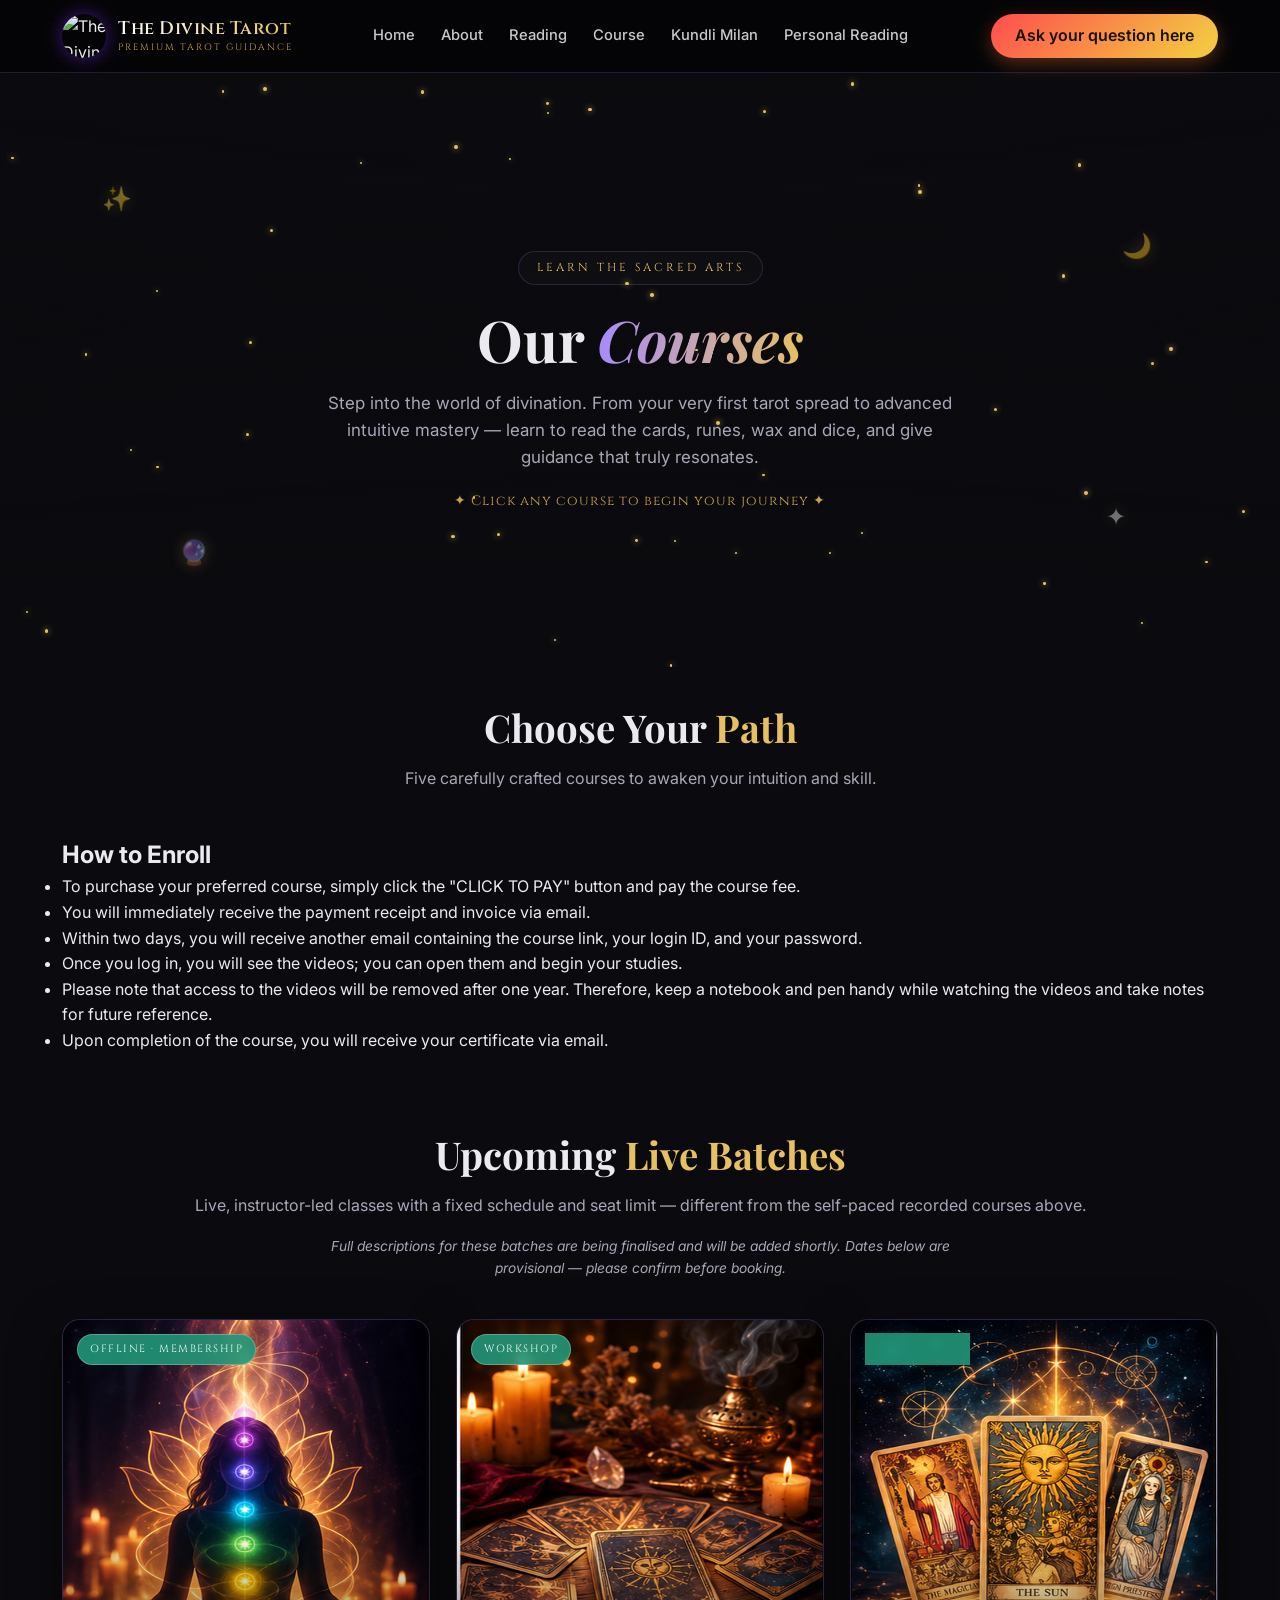
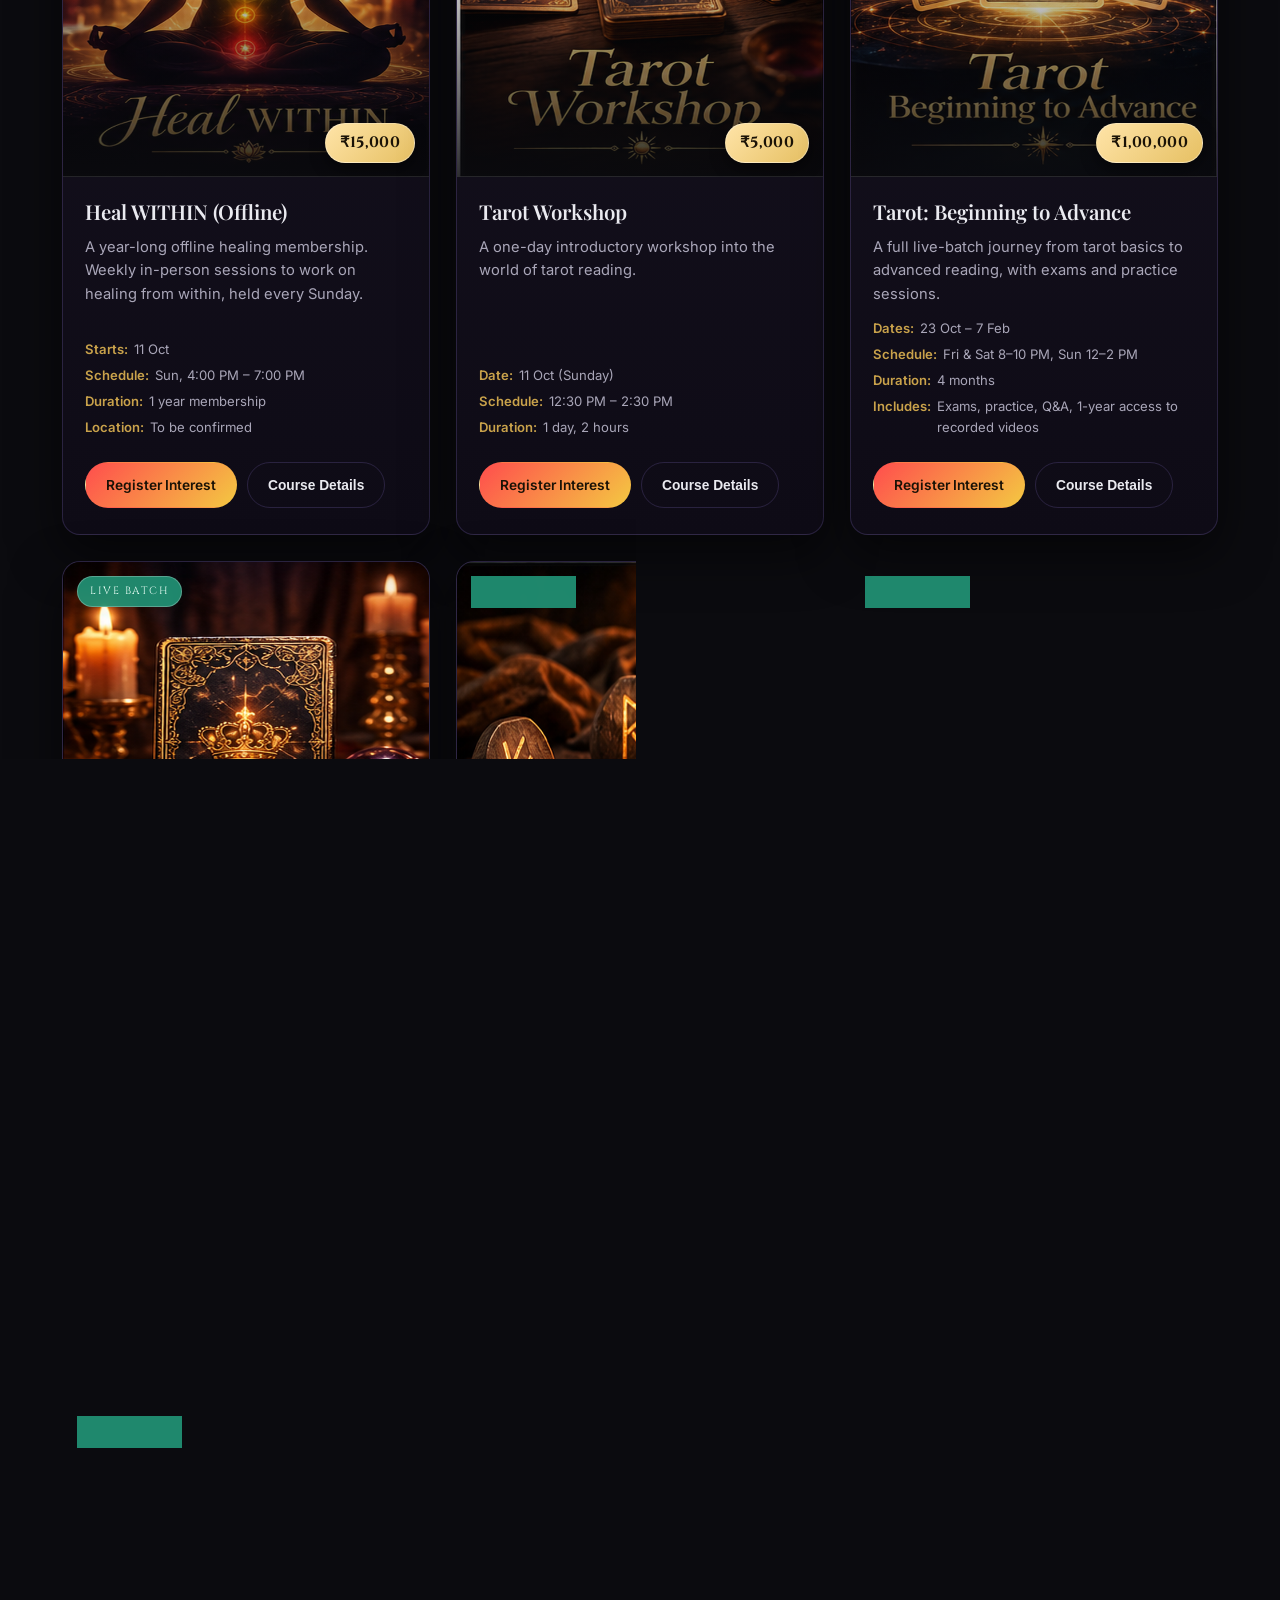
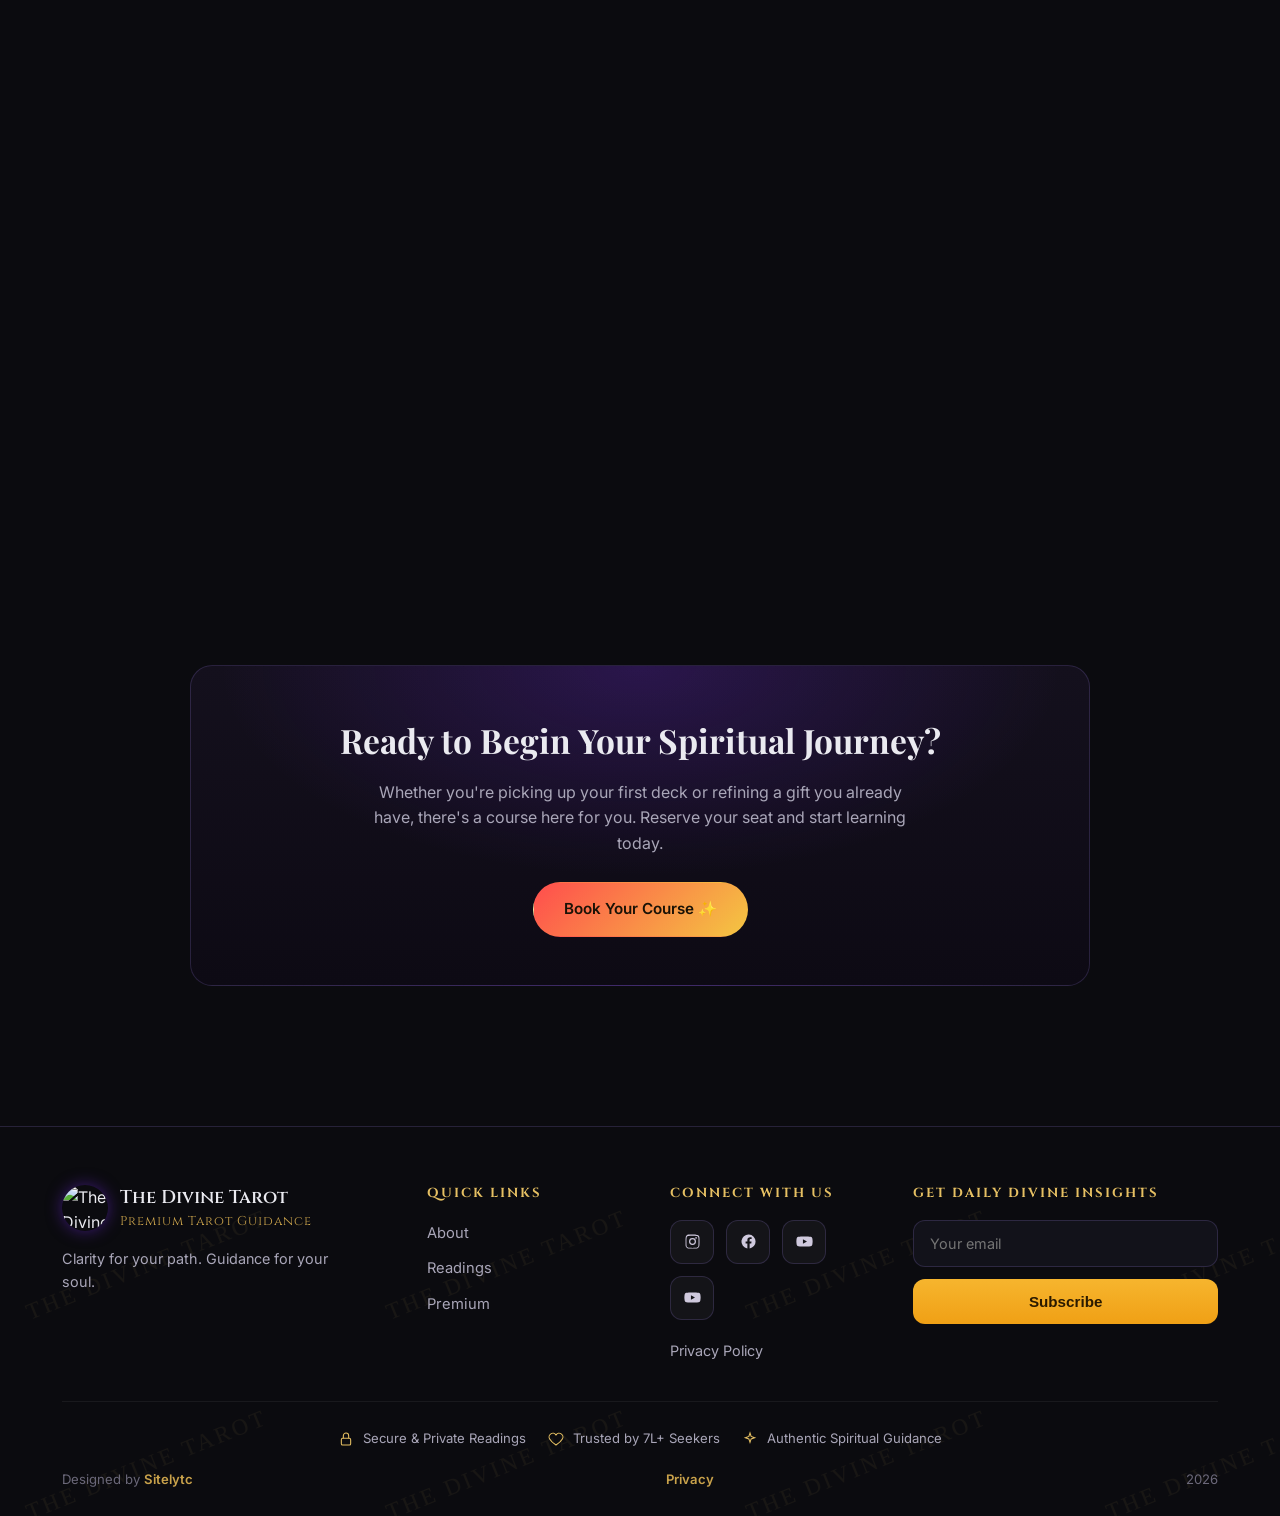
==== commit 40cd8e1c: "feat: implement site header, navigation, and hero section with responsive styling" ====
--- a/index upcoming.html
+++ b/index upcoming.html
@@ -1,2092 +1,1923 @@
-< !DOCTYPE html>
-    <html lang="en">
-
-    <head>
-        <meta charset="UTF-8" />
-        <meta name="viewport" content="width=device-width, initial-scale=1, maximum-scale=5" />
-        <meta name="theme-color" content="#6d28d9" />
-        <title>Our Courses | The Divine Tarot</title>
-        <meta name="description"
-            content="Learn tarot, runes, candle wax and dice reading with The Divine Tarot. Beginner to advanced spiritual courses to master divination and give accurate readings." />
-        <meta property="og:title" content="Our Courses | The Divine Tarot" />
-        <meta property="og:description"
-            content="Master tarot, runes, candle wax and dice reading — beginner to advanced spiritual courses." />
-        <meta property="og:type" content="website" />
-        <link rel="icon" href="https://thedivinetarotonline.com/logo.png" />
-        <link rel="preconnect" href="https://fonts.googleapis.com" />
-        <link rel="preconnect" href="https://fonts.gstatic.com" crossorigin />
-        <link rel="preconnect" href="https://thedivinetarotonline.co.in" crossorigin />
-        <link rel="dns-prefetch" href="https://thedivinetarotonline.co.in" />
-        <link
-            href="https://fonts.googleapis.com/css2?family=Cinzel:wght@500;600;700&family=Playfair+Display:ital,wght@0,500;0,600;0,700;1,500&family=Inter:wght@300;400;500;600;700&display=swap"
-            rel="stylesheet" /><noscript>
-            <style>
-                .reveal {
-                    opacity: 1 !important
-                }
-            </style>
-        </noscript>
+<!DOCTYPE html>
+<html lang="en">
+
+<head>
+    <meta charset="UTF-8" />
+    <meta name="viewport" content="width=device-width, initial-scale=1, maximum-scale=5" />
+    <meta name="theme-color" content="#6d28d9" />
+    <title>Our Courses | The Divine Tarot</title>
+    <meta name="description"
+        content="Learn tarot, runes, candle wax and dice reading with The Divine Tarot. Beginner to advanced spiritual courses to master divination and give accurate readings." />
+    <meta property="og:title" content="Our Courses | The Divine Tarot" />
+    <meta property="og:description"
+        content="Master tarot, runes, candle wax and dice reading — beginner to advanced spiritual courses." />
+    <meta property="og:type" content="website" />
+    <link rel="icon" href="https://thedivinetarotonline.com/logo.png" />
+    <link rel="preconnect" href="https://fonts.googleapis.com" />
+    <link rel="preconnect" href="https://fonts.gstatic.com" crossorigin />
+    <link rel="preconnect" href="https://thedivinetarotonline.co.in" crossorigin />
+    <link rel="dns-prefetch" href="https://thedivinetarotonline.co.in" />
+    <link
+        href="https://fonts.googleapis.com/css2?family=Cinzel:wght@500;600;700&family=Playfair+Display:ital,wght@0,500;0,600;0,700;1,500&family=Inter:wght@300;400;500;600;700&display=swap"
+        rel="stylesheet" />
+    <noscript>
         <style>
-            :root {
-                --bg: #0b0b0f;
-                --bg-soft: #12121a;
-                --card: #16121f;
-                --text: #eaeaf0;
-                --muted: #a9a6b8;
-                --purple: #6d28d9;
-                --purple-light: #a78bfa;
-                --gold: #e6c063;
-                --gold-soft: #c9a24b;
-                --border: rgba(167, 139, 250, .18);
-                --shadow: 0 18px 50px rgba(0, 0, 0, .55);
-                --serif: "Playfair Display", serif;
-                --display: "Cinzel", serif;
-                --body: "Inter", sans-serif;
-            }
-
+            .reveal {
+                opacity: 1 !important
+            }
+        </style>
+    </noscript>
+    <style>
+        :root {
+            --bg: #0b0b0f;
+            --bg-soft: #12121a;
+            --card: #16121f;
+            --text: #eaeaf0;
+            --muted: #a9a6b8;
+            --purple: #6d28d9;
+            --purple-light: #a78bfa;
+            --gold: #e6c063;
+            --gold-soft: #c9a24b;
+            --border: rgba(167, 139, 250, .18);
+            --shadow: 0 18px 50px rgba(0, 0, 0, .55);
+            --serif: "Playfair Display", serif;
+            --display: "Cinzel", serif;
+            --body: "Inter", sans-serif;
+        }
+
+        * {
+            box-sizing: border-box;
+            margin: 0;
+            padding: 0
+        }
+
+        html {
+            scroll-behavior: smooth
+        }
+
+        body {
+            background: var(--bg);
+            color: var(--text);
+            font-family: var(--body);
+            line-height: 1.6;
+            -webkit-font-smoothing: antialiased;
+            overflow-x: hidden;
+        }
+
+        a {
+            color: inherit;
+            text-decoration: none
+        }
+
+        img {
+            max-width: 100%;
+            display: block
+        }
+
+        .wrap {
+            max-width: 1200px;
+            margin: 0 auto;
+            padding: 0 22px
+        }
+
+        /* ---------- Header ---------- */
+        header.site {
+            position: sticky;
+            top: 0;
+            z-index: 100;
+            background: rgba(0, 0, 0, .6);
+            backdrop-filter: blur(14px);
+            -webkit-backdrop-filter: blur(14px);
+            border-bottom: 1px solid var(--border);
+        }
+
+        .nav {
+            display: grid;
+            grid-template-columns: 1fr auto 1fr;
+            align-items: center;
+            gap: 20px;
+            height: 72px;
+            position: relative;
+        }
+
+        .nav-actions {
+            justify-self: end;
+            display: flex;
+            align-items: center;
+            gap: 10px
+        }
+
+        .brand {
+            justify-self: start;
+            display: flex;
+            align-items: center;
+            gap: 12px
+        }
+
+        .brand img {
+            width: 44px;
+            height: 44px;
+            border-radius: 50%;
+            box-shadow: 0 0 18px rgba(109, 40, 217, .6)
+        }
+
+        .brand-txt {
+            display: flex;
+            flex-direction: column;
+            align-items: flex-start;
+            line-height: 1.15
+        }
+
+        .brand-name {
+            font-family: var(--display);
+            font-weight: 600;
+            font-size: 1.12rem;
+            letter-spacing: .5px;
+            background: linear-gradient(90deg, #fff, var(--gold));
+            -webkit-background-clip: text;
+            background-clip: text;
+            -webkit-text-fill-color: transparent;
+        }
+
+        .brand-sub {
+            font-family: var(--display);
+            font-size: .58rem;
+            letter-spacing: 2px;
+            text-transform: uppercase;
+            color: var(--gold-soft);
+            margin-top: 2px
+        }
+
+        nav.links {
+            justify-self: center;
+            display: flex;
+            align-items: center;
+            gap: 26px
+        }
+
+        nav.links a {
+            font-size: .92rem;
+            font-weight: 500;
+            color: var(--text);
+            opacity: .85;
+            transition: .25s;
+            position: relative;
+        }
+
+        nav.links a::after {
+            content: "";
+            position: absolute;
+            left: 0;
+            bottom: -6px;
+            width: 0;
+            height: 2px;
+            background: linear-gradient(90deg, var(--purple), var(--gold));
+            transition: .25s;
+        }
+
+        nav.links a:hover {
+            opacity: 1
+        }
+
+        nav.links a:hover::after {
+            width: 100%
+        }
+
+        .menu-btn {
+            display: none;
+            position: absolute;
+            right: 0;
+            top: 50%;
+            transform: translateY(-50%);
+            z-index: 5;
+            background: none;
+            border: 0;
+            color: var(--text);
+            font-size: 1.6rem;
+            cursor: pointer;
+            line-height: 1
+        }
+
+        .mobile-nav {
+            display: none;
+            flex-direction: column;
+            gap: 4px;
+            padding: 10px 22px 20px;
+            border-bottom: 1px solid var(--border);
+            background: rgba(0, 0, 0, .85)
+        }
+
+        .mobile-nav a {
+            padding: 12px 6px;
+            border-bottom: 1px solid rgba(255, 255, 255, .05);
+            font-size: .95rem
+        }
+
+        .mobile-nav.open {
+            display: flex
+        }
+
+        .header-cta {
+            background: linear-gradient(135deg, #ff4d4d, #f4c542 90%);
+            color: #1a1206 !important;
+            opacity: 1 !important;
+            padding: 9px 24px;
+            border-radius: 9999px;
+            font-weight: 600;
+            box-shadow: 0 6px 18px rgba(255, 120, 60, .32);
+            transition: .25s;
+            white-space: nowrap
+        }
+
+        .header-cta::after {
+            display: none !important
+        }
+
+        .header-cta:hover {
+            filter: brightness(1.07);
+            transform: translateY(-1px)
+        }
+
+        .header-cta.ghost {
+            background: none;
+            border: 1px solid var(--border);
+            color: var(--text) !important;
+            box-shadow: none
+        }
+
+        .header-cta.ghost:hover {
+            border-color: var(--gold);
+            color: var(--gold) !important;
+            filter: none
+        }
+
+        /* ---------- Hero ---------- */
+        .hero {
+            position: relative;
+            overflow: hidden;
+            text-align: center;
+            min-height: 66vh;
+            display: flex;
+            align-items: center;
+            justify-content: center;
+            padding: 120px 22px 96px;
+        }
+
+        .hero-bg {
+            position: absolute;
+            inset: 0;
+            z-index: 0;
+            overflow: hidden
+        }
+
+        .hero-bg::before {
+            content: "";
+            position: absolute;
+            inset: -6%;
+            background: url('https://thedivinetarotonline.com/imgbg.png') center 35%/cover no-repeat;
+            animation: kenburns 26s ease-in-out infinite alternate;
+            will-change: transform
+        }
+
+        .hero-bg::after {
+            content: "";
+            position: absolute;
+            inset: 0;
+            background:
+                radial-gradient(1100px 520px at 50% 34%, rgba(11, 11, 15, .28), transparent 72%),
+                linear-gradient(180deg, rgba(11, 11, 15, .80), rgba(11, 11, 15, .50) 42%, rgba(11, 11, 15, .95));
+        }
+
+        @keyframes kenburns {
+            0% {
+                transform: scale(1.02) translateY(0)
+            }
+
+            100% {
+                transform: scale(1.16) translateY(-2.5%)
+            }
+        }
+
+        .eyebrow {
+            display: inline-block;
+            font-family: var(--display);
+            letter-spacing: 3px;
+            font-size: .72rem;
+            text-transform: uppercase;
+            color: var(--gold);
+            border: 1px solid var(--border);
+            border-radius: 40px;
+            padding: 7px 18px;
+            margin-bottom: 22px;
+            background: rgba(255, 255, 255, .02);
+        }
+
+        .hero h1 {
+            font-family: var(--serif);
+            font-weight: 700;
+            font-size: clamp(2.2rem, 5vw, 3.6rem);
+            line-height: 1.12;
+            margin-bottom: 18px;
+        }
+
+        .hero h1 em {
+            font-style: italic;
+            background: linear-gradient(90deg, var(--purple-light), var(--gold));
+            -webkit-background-clip: text;
+            background-clip: text;
+            -webkit-text-fill-color: transparent
+        }
+
+        .hero p {
+            max-width: 640px;
+            margin: 0 auto;
+            color: var(--muted);
+            font-size: 1.06rem
+        }
+
+        .hero .note {
+            margin-top: 20px;
+            font-size: .85rem;
+            color: var(--gold-soft);
+            font-family: var(--display);
+            letter-spacing: 1px
+        }
+
+        /* ---------- Courses ---------- */
+        .courses {
+            padding: 30px 0 70px
+        }
+
+        .section-head {
+            text-align: center;
+            margin-bottom: 44px
+        }
+
+        .section-head h2 {
+            font-family: var(--serif);
+            font-size: clamp(1.7rem, 3.5vw, 2.4rem);
+            font-weight: 700
+        }
+
+        .section-head span {
+            color: var(--gold)
+        }
+
+        .section-head p {
+            color: var(--muted);
+            margin-top: 8px
+        }
+
+        .grid {
+            display: grid;
+            gap: 26px;
+            grid-template-columns: repeat(3, 1fr);
+        }
+
+        .card {
+            background: linear-gradient(180deg, var(--card), #0e0b16);
+            border: 1px solid var(--border);
+            border-radius: 18px;
+            overflow: hidden;
+            display: flex;
+            flex-direction: column;
+            box-shadow: var(--shadow);
+            transition: transform .3s ease, border-color .3s ease, box-shadow .3s ease;
+        }
+
+        .card:hover {
+            transform: translateY(-8px);
+            border-color: rgba(230, 192, 99, .5);
+            box-shadow: 0 26px 60px rgba(109, 40, 217, .28)
+        }
+
+        .card .thumb {
+            position: relative;
+            aspect-ratio: 4/5;
+            overflow: hidden
+        }
+
+        .card .thumb img {
+            width: 100%;
+            height: 100%;
+            object-fit: cover;
+            transition: .5s
+        }
+
+        .card:hover .thumb img {
+            transform: scale(1.06)
+        }
+
+        .card .thumb::after {
+            content: "";
+            position: absolute;
+            inset: 0;
+            background: linear-gradient(180deg, transparent 45%, rgba(11, 11, 15, .85))
+        }
+
+        .badge {
+            position: absolute;
+            top: 14px;
+            left: 14px;
+            z-index: 2;
+            font-family: var(--display);
+            font-size: .66rem;
+            letter-spacing: 1.5px;
+            text-transform: uppercase;
+            padding: 6px 12px;
+            border-radius: 30px;
+            color: #fff;
+            background: rgba(109, 40, 217, .85);
+            border: 1px solid rgba(255, 255, 255, .25);
+            backdrop-filter: blur(4px);
+        }
+
+        .badge.adv {
+            background: rgba(201, 162, 75, .9);
+            color: #1a1206
+        }
+
+        .badge.live {
+            background: rgba(34, 150, 120, .9);
+            color: #eafff6
+        }
+
+        .course-meta {
+            list-style: none;
+            display: flex;
+            flex-direction: column;
+            gap: 5px;
+            margin: 12px 0 4px;
+            font-size: .82rem;
+            color: var(--muted);
+        }
+
+        .course-meta li {
+            display: flex;
+            gap: 6px
+        }
+
+        .course-meta li b {
+            color: var(--gold-soft);
+            font-weight: 600;
+            flex-shrink: 0
+        }
+
+        .section-sub-note {
+            text-align: center;
+            color: var(--muted);
+            font-size: .86rem;
+            max-width: 640px;
+            margin: -28px auto 40px;
+            font-style: italic
+        }
+
+        .price-tag {
+            position: absolute;
+            bottom: 14px;
+            right: 14px;
+            z-index: 2;
+            font-family: var(--display);
+            font-weight: 700;
+            font-size: .95rem;
+            letter-spacing: .3px;
+            padding: 7px 14px;
+            border-radius: 40px;
+            color: #1a1206;
+            background: linear-gradient(135deg, #ffe4a8, #e6c063);
+            box-shadow: 0 6px 16px rgba(0, 0, 0, .45);
+            border: 1px solid rgba(255, 255, 255, .35)
+        }
+
+        .card .body {
+            padding: 22px 22px 26px;
+            display: flex;
+            flex-direction: column;
+            flex: 1
+        }
+
+        .card h3 {
+            font-family: var(--serif);
+            font-size: 1.28rem;
+            font-weight: 600;
+            margin-bottom: 10px;
+            line-height: 1.3
+        }
+
+        .card p {
+            color: var(--muted);
+            font-size: .92rem;
+            flex: 1
+        }
+
+        .card .cta-row {
+            display: flex;
+            gap: 10px;
+            margin-top: 20px;
+            flex-wrap: wrap
+        }
+
+        .btn {
+            display: inline-block;
+            font-weight: 600;
+            font-size: .86rem;
+            padding: 11px 20px;
+            border-radius: 40px;
+            cursor: pointer;
+            transition: .25s;
+            border: 1px solid transparent;
+        }
+
+        .btn-primary {
+            background: linear-gradient(135deg, #ff4d4d 0%, #f4c542 55%, #ffe4a8 100%);
+            background-size: 200% 100%;
+            color: #1a1206;
+            border-radius: 9999px;
+            animation: ctaPulse 2.6s ease-in-out infinite;
+        }
+
+        .btn-primary:hover {
+            filter: brightness(1.06);
+            transform: translateY(-2px)
+        }
+
+        .btn-ghost {
+            background: transparent;
+            border-color: var(--border);
+            color: var(--text)
+        }
+
+        .btn-ghost:hover {
+            border-color: var(--gold);
+            color: var(--gold)
+        }
+
+        /* ---------- Enroll strip ---------- */
+        .strip {
+            text-align: center;
+            margin: 0 auto 70px;
+            max-width: 900px;
+            padding: 48px 30px;
+            border-radius: 22px;
+            border: 1px solid var(--border);
+            background:
+                radial-gradient(600px 300px at 50% 0%, rgba(109, 40, 217, .25), transparent 70%),
+                linear-gradient(180deg, #14101d, #0d0a14);
+        }
+
+        .strip h2 {
+            font-family: var(--serif);
+            font-size: clamp(1.5rem, 3vw, 2.1rem);
+            margin-bottom: 12px
+        }
+
+        .strip p {
+            color: var(--muted);
+            max-width: 560px;
+            margin: 0 auto 26px
+        }
+
+        /* ---------- Footer ---------- */
+        footer.site {
+            position: relative;
+            overflow: hidden;
+            background: var(--bg);
+            border-top: 1px solid var(--border);
+            padding: 56px 0 26px
+        }
+
+        footer.site::before {
+            content: "";
+            position: absolute;
+            inset: 0;
+            z-index: 0;
+            pointer-events: none;
+            background-image: url("data:image/svg+xml,%3Csvg xmlns='http://www.w3.org/2000/svg' width='360' height='200'%3E%3Ctext x='6' y='130' font-family='Georgia,serif' font-size='23' letter-spacing='3' fill='%23e6c063' fill-opacity='0.06' transform='rotate(-22 180 100)'%3ETHE DIVINE TAROT%3C/text%3E%3C/svg%3E");
+            background-size: 360px 200px
+        }
+
+        footer.site .wrap {
+            position: relative;
+            z-index: 1
+        }
+
+        .foot-grid {
+            display: grid;
+            grid-template-columns: 1.6fr 1fr 1fr 1.5fr;
+            gap: 40px
+        }
+
+        .foot-brand .fb-top {
+            display: flex;
+            align-items: center;
+            gap: 12px;
+            margin-bottom: 14px
+        }
+
+        .foot-brand img {
+            width: 46px;
+            height: 46px;
+            border-radius: 50%;
+            box-shadow: 0 0 16px rgba(109, 40, 217, .5)
+        }
+
+        .foot-brand h4 {
+            font-family: var(--display);
+            font-weight: 600;
+            font-size: 1.15rem
+        }
+
+        .foot-brand .tag {
+            color: var(--gold-soft);
+            font-size: .8rem;
+            font-family: var(--display);
+            letter-spacing: 1px
+        }
+
+        .foot-brand p.desc {
+            color: var(--muted);
+            font-size: .9rem;
+            margin-top: 12px;
+            max-width: 300px
+        }
+
+        .foot h5 {
+            font-family: var(--display);
+            font-size: .82rem;
+            letter-spacing: 2px;
+            text-transform: uppercase;
+            color: var(--gold);
+            margin-bottom: 16px
+        }
+
+        .foot ul {
+            list-style: none;
+            display: flex;
+            flex-direction: column;
+            gap: 10px
+        }
+
+        .foot ul a {
+            color: var(--muted);
+            font-size: .92rem;
+            transition: .2s
+        }
+
+        .foot ul a:hover {
+            color: var(--text);
+            padding-left: 4px
+        }
+
+        .socials {
+            display: flex;
+            gap: 12px;
+            margin-bottom: 18px;
+            flex-wrap: wrap
+        }
+
+        .socials a {
+            width: 44px;
+            height: 44px;
+            border-radius: 12px;
+            border: 1px solid var(--border);
+            background: rgba(255, 255, 255, .04);
+            display: flex;
+            align-items: center;
+            justify-content: center;
+            color: #cfc9dd;
+            transition: .25s
+        }
+
+        .socials a:hover {
+            border-color: var(--gold);
+            color: #fff;
+            background: rgba(255, 255, 255, .09);
+            transform: translateY(-2px)
+        }
+
+        .socials svg {
+            width: 17px;
+            height: 17px;
+            fill: currentColor
+        }
+
+        .news {
+            display: flex;
+            flex-direction: column;
+            gap: 12px;
+            max-width: 360px
+        }
+
+        .news input {
+            width: 100%;
+            background: var(--bg-soft);
+            border: 1px solid var(--border);
+            border-radius: 12px;
+            padding: 14px 16px;
+            color: var(--text);
+            font-family: var(--body);
+            font-size: .9rem
+        }
+
+        .news input:focus {
+            outline: none;
+            border-color: var(--gold-soft)
+        }
+
+        .news button {
+            width: 100%;
+            background: linear-gradient(180deg, #f6b52e, #f0a015);
+            border: 0;
+            color: #2a1a00;
+            padding: 14px;
+            border-radius: 12px;
+            font-weight: 700;
+            font-size: .95rem;
+            cursor: pointer;
+            transition: .2s
+        }
+
+        .news button:hover {
+            filter: brightness(1.05)
+        }
+
+        .foot-privacy {
+            display: inline-block;
+            color: var(--muted);
+            font-size: .9rem;
+            transition: .2s
+        }
+
+        .foot-privacy:hover {
+            color: var(--gold);
+            padding-left: 4px
+        }
+
+        .foot-email {
+            margin-top: 18px;
+            color: var(--gold-soft);
+            font-size: .86rem;
+            display: flex;
+            align-items: center;
+            gap: 9px
+        }
+
+        .foot-email svg {
+            width: 15px;
+            height: 15px;
+            stroke: var(--gold);
+            fill: none;
+            stroke-width: 1.6
+        }
+
+        .trust {
+            display: flex;
+            gap: 22px;
+            flex-wrap: wrap;
+            justify-content: center;
+            margin: 38px 0 20px;
+            padding-top: 26px;
+            border-top: 1px solid rgba(255, 255, 255, .06)
+        }
+
+        .trust span {
+            font-size: .82rem;
+            color: var(--muted);
+            display: flex;
+            align-items: center;
+            gap: 9px
+        }
+
+        .trust span svg {
+            width: 16px;
+            height: 16px;
+            stroke: var(--gold);
+            fill: none;
+            stroke-width: 1.6;
+            flex-shrink: 0
+        }
+
+        .copy {
+            display: flex;
+            justify-content: space-between;
+            align-items: center;
+            flex-wrap: wrap;
+            gap: 8px;
+            color: #6b6879;
+            font-size: .82rem
+        }
+
+        .copy a {
+            color: var(--gold-soft);
+            font-weight: 600
+        }
+
+        /* ---------- Animations (matched to core site) ---------- */
+        @keyframes ctaPulse {
+
+            0%,
+            100% {
+                box-shadow: 0 0 20px rgba(255, 215, 0, .30), 0 0 42px rgba(255, 77, 77, .16);
+                background-position: 0% 50%
+            }
+
+            50% {
+                box-shadow: 0 0 30px rgba(255, 215, 0, .50), 0 0 66px rgba(255, 77, 77, .26);
+                background-position: 100% 50%
+            }
+        }
+
+        @keyframes fadeInUp {
+            0% {
+                opacity: 0;
+                transform: translateY(26px)
+            }
+
+            100% {
+                opacity: 1;
+                transform: translateY(0)
+            }
+        }
+
+        @keyframes floatY {
+
+            0%,
+            100% {
+                transform: translateY(0)
+            }
+
+            50% {
+                transform: translateY(-10px)
+            }
+        }
+
+        @keyframes twinkle {
+
+            0%,
+            100% {
+                opacity: .12;
+                transform: scale(.7)
+            }
+
+            50% {
+                opacity: .9;
+                transform: scale(1.15)
+            }
+        }
+
+        @keyframes spinSlow {
+            to {
+                transform: rotate(1turn)
+            }
+        }
+
+        @keyframes shimmerSweep {
+            0% {
+                transform: translateX(-160%)
+            }
+
+            60%,
+            100% {
+                transform: translateX(160%)
+            }
+        }
+
+        @keyframes glowPulse {
+
+            0%,
+            100% {
+                box-shadow: 0 0 16px rgba(109, 40, 217, .5)
+            }
+
+            50% {
+                box-shadow: 0 0 26px rgba(230, 192, 99, .55)
+            }
+        }
+
+        .reveal {
+            opacity: 0
+        }
+
+        .reveal.in {
+            animation: fadeInUp .7s cubic-bezier(.4, 0, .2, 1) forwards
+        }
+
+        /* starfield + floating glyphs in hero */
+        .hero-inner {
+            position: relative;
+            z-index: 3;
+            max-width: 780px;
+            margin: 0 auto
+        }
+
+        .stars {
+            position: absolute;
+            inset: 0;
+            z-index: 1;
+            pointer-events: none
+        }
+
+        .stars i {
+            position: absolute;
+            width: 3px;
+            height: 3px;
+            border-radius: 50%;
+            background: var(--gold);
+            box-shadow: 0 0 6px var(--gold);
+            animation: twinkle 4s ease-in-out infinite
+        }
+
+        .float-glyph {
+            position: absolute;
+            z-index: 1;
+            font-size: 1.5rem;
+            opacity: .45;
+            pointer-events: none;
+            animation: floatY 7s ease-in-out infinite;
+            filter: drop-shadow(0 0 8px rgba(230, 192, 99, .5))
+        }
+
+        /* logo subtle glow */
+        .brand img {
+            animation: glowPulse 4s ease-in-out infinite
+        }
+
+        /* card shine sweep on hover */
+        .card {
+            position: relative
+        }
+
+        .card::before {
+            content: "";
+            position: absolute;
+            top: 0;
+            left: -30%;
+            width: 60%;
+            height: 100%;
+            z-index: 4;
+            pointer-events: none;
+            transform: translateX(-160%);
+            background: linear-gradient(100deg, transparent, rgba(255, 255, 255, .16), transparent)
+        }
+
+        .card:hover::before {
+            animation: shimmerSweep 1.1s ease
+        }
+
+        /* ---------- Course detail modal ---------- */
+        body.no-scroll {
+            overflow: hidden
+        }
+
+        .modal-overlay {
+            position: fixed;
+            inset: 0;
+            z-index: 200;
+            display: flex;
+            align-items: center;
+            justify-content: center;
+            padding: 20px;
+            background: rgba(6, 5, 12, .78);
+            backdrop-filter: blur(6px);
+            -webkit-backdrop-filter: blur(6px);
+            opacity: 0;
+            visibility: hidden;
+            transition: opacity .3s ease, visibility .3s ease;
+        }
+
+        .modal-overlay.open {
+            opacity: 1;
+            visibility: visible
+        }
+
+        .modal {
+            --accent: #8b5cf6;
+            position: relative;
+            width: 100%;
+            max-width: 620px;
+            max-height: 88vh;
+            overflow-y: auto;
+            background: linear-gradient(180deg, #17121f, #0c0a13);
+            border: 1px solid color-mix(in srgb, var(--accent) 45%, transparent);
+            border-radius: 20px;
+            box-shadow: 0 30px 80px rgba(0, 0, 0, .6), 0 0 46px color-mix(in srgb, var(--accent) 28%, transparent);
+            transform: translateY(24px) scale(.96);
+            opacity: 0;
+            transition: transform .35s cubic-bezier(.2, .8, .2, 1), opacity .35s ease;
+        }
+
+        .modal-overlay.open .modal {
+            transform: translateY(0) scale(1);
+            opacity: 1
+        }
+
+        .modal::-webkit-scrollbar {
+            width: 8px
+        }
+
+        .modal::-webkit-scrollbar-thumb {
+            background: color-mix(in srgb, var(--accent) 50%, transparent);
+            border-radius: 8px
+        }
+
+        .modal-close {
+            position: absolute;
+            top: 12px;
+            right: 12px;
+            z-index: 3;
+            width: 38px;
+            height: 38px;
+            border-radius: 50%;
+            border: 1px solid var(--border);
+            background: rgba(0, 0, 0, .45);
+            color: #fff;
+            font-size: 1.4rem;
+            line-height: 1;
+            cursor: pointer;
+            transition: .2s;
+            display: flex;
+            align-items: center;
+            justify-content: center
+        }
+
+        .modal-close:hover {
+            background: var(--accent);
+            border-color: var(--accent);
+            transform: rotate(90deg)
+        }
+
+        .modal-media {
+            position: relative;
+            height: 180px;
+            overflow: hidden;
+            border-radius: 20px 20px 0 0
+        }
+
+        .modal-media img {
+            width: 100%;
+            height: 100%;
+            object-fit: cover
+        }
+
+        .modal-media::after {
+            content: "";
+            position: absolute;
+            inset: 0;
+            background: linear-gradient(180deg, transparent 30%, rgba(12, 10, 19, .95))
+        }
+
+        .modal-eyebrow {
+            position: absolute;
+            top: 16px;
+            left: 18px;
+            z-index: 2;
+            font-family: var(--display);
+            font-size: .64rem;
+            letter-spacing: 2px;
+            text-transform: uppercase;
+            padding: 6px 13px;
+            border-radius: 30px;
+            color: #1a1206;
+            background: var(--accent);
+            box-shadow: 0 4px 14px color-mix(in srgb, var(--accent) 45%, transparent)
+        }
+
+        .modal-body {
+            padding: 6px 26px 28px
+        }
+
+        .modal-head {
+            display: flex;
+            align-items: flex-start;
+            justify-content: space-between;
+            gap: 16px;
+            margin: -42px 0 6px;
+            position: relative;
+            z-index: 2
+        }
+
+        .modal-head h3 {
+            font-family: var(--serif);
+            font-size: 1.5rem;
+            font-weight: 700;
+            line-height: 1.25;
+            text-shadow: 0 2px 10px rgba(0, 0, 0, .6)
+        }
+
+        .modal-price {
+            flex-shrink: 0;
+            font-family: var(--display);
+            font-weight: 700;
+            font-size: 1rem;
+            white-space: nowrap;
+            padding: 8px 16px;
+            border-radius: 40px;
+            color: #1a1206;
+            background: linear-gradient(135deg, #ffe4a8, var(--accent));
+            box-shadow: 0 6px 18px color-mix(in srgb, var(--accent) 40%, transparent)
+        }
+
+        .modal h4 {
+            font-family: var(--display);
+            font-size: .78rem;
+            letter-spacing: 2px;
+            text-transform: uppercase;
+            color: var(--accent);
+            margin: 22px 0 12px;
+            display: flex;
+            align-items: center;
+            gap: 8px
+        }
+
+        .modal h4::before {
+            content: "";
+            width: 22px;
+            height: 1px;
+            background: var(--accent)
+        }
+
+        .modal-list {
+            list-style: none;
+            display: flex;
+            flex-direction: column;
+            gap: 9px
+        }
+
+        .modal-list li {
+            position: relative;
+            padding-left: 28px;
+            color: var(--text);
+            font-size: .94rem;
+            line-height: 1.5
+        }
+
+        .modal-list li::before {
+            content: "✦";
+            position: absolute;
+            left: 0;
+            top: 1px;
+            color: var(--accent);
+            font-size: .85rem
+        }
+
+        .modal-list.need li::before {
+            content: "◆";
+            font-size: .7rem;
+            top: 3px;
+            opacity: .8
+        }
+
+        .modal-info {
+            margin-top: 22px;
+            padding: 16px 18px;
+            border-radius: 14px;
+            background: rgba(255, 255, 255, .03);
+            border: 1px solid var(--border);
+            color: var(--muted);
+            font-size: .86rem;
+            line-height: 1.6
+        }
+
+        .modal-info b {
+            color: var(--gold-soft);
+            font-weight: 600
+        }
+
+        .modal-cta {
+            display: flex;
+            gap: 12px;
+            margin-top: 24px;
+            flex-wrap: wrap
+        }
+
+        .modal-cta .btn {
+            flex: 1;
+            text-align: center;
+            min-width: 150px
+        }
+
+        @media(max-width:520px) {
+            .modal-head {
+                flex-direction: column;
+                gap: 10px;
+                margin-top: -36px
+            }
+
+            .modal-body {
+                padding: 6px 20px 24px
+            }
+        }
+
+        @media(prefers-reduced-motion:reduce) {
             * {
-                box-sizing: border-box;
-                margin: 0;
-                padding: 0
-            }
-
-            html {
-                scroll-behavior: smooth
-            }
-
-            body {
-                background: var(--bg);
-                color: var(--text);
-                font-family: var(--body);
-                line-height: 1.6;
-                -webkit-font-smoothing: antialiased;
-                overflow-x: hidden;
-            }
-
-            a {
-                color: inherit;
-                text-decoration: none
-            }
-
-            img {
-                max-width: 100%;
-                display: block
-            }
-
-            .wrap {
-                max-width: 1200px;
-                margin: 0 auto;
-                padding: 0 22px
-            }
-
-            /* ---------- Header ---------- */
-            header.site {
-                position: sticky;
-                top: 0;
-                z-index: 100;
-                background: rgba(0, 0, 0, .6);
-                backdrop-filter: blur(14px);
-                -webkit-backdrop-filter: blur(14px);
-                border-bottom: 1px solid var(--border);
-            }
-
+                animation: none !important;
+                transition: none !important
+            }
+
+            .reveal {
+                opacity: 1
+            }
+
+            .modal {
+                transform: none
+            }
+        }
+
+        @media(max-width:900px) {
+            .grid {
+                grid-template-columns: repeat(2, 1fr)
+            }
+
+            .foot-grid {
+                grid-template-columns: 1fr 1fr;
+                gap: 32px
+            }
+
+            .foot-brand {
+                grid-column: 1/-1
+            }
+        }
+
+        @media(max-width:860px) {
             .nav {
-                display: grid;
-                grid-template-columns: 1fr auto 1fr;
-                align-items: center;
-                gap: 20px;
-                height: 72px;
-                position: relative;
-            }
-
-            .nav-actions {
-                justify-self: end;
-                display: flex;
-                align-items: center;
-                gap: 10px
-            }
-
-            .brand {
-                justify-self: start;
-                display: flex;
-                align-items: center;
-                gap: 12px
-            }
-
-            .brand img {
-                width: 44px;
-                height: 44px;
-                border-radius: 50%;
-                box-shadow: 0 0 18px rgba(109, 40, 217, .6)
-            }
-
-            .brand-txt {
-                display: flex;
-                flex-direction: column;
-                align-items: flex-start;
-                line-height: 1.15
-            }
-
-            .brand-name {
-                font-family: var(--display);
-                font-weight: 600;
-                font-size: 1.12rem;
-                letter-spacing: .5px;
-                background: linear-gradient(90deg, #fff, var(--gold));
-                -webkit-background-clip: text;
-                background-clip: text;
-                -webkit-text-fill-color: transparent;
-            }
-
-            .brand-sub {
-                font-family: var(--display);
-                font-size: .58rem;
-                letter-spacing: 2px;
-                text-transform: uppercase;
-                color: var(--gold-soft);
-                margin-top: 2px
-            }
-
-            nav.links {
-                justify-self: center;
-                display: flex;
-                align-items: center;
-                gap: 26px
-            }
-
-            nav.links a {
-                font-size: .92rem;
-                font-weight: 500;
-                color: var(--text);
-                opacity: .85;
-                transition: .25s;
-                position: relative;
-            }
-
-            nav.links a::after {
-                content: "";
-                position: absolute;
-                left: 0;
-                bottom: -6px;
-                width: 0;
-                height: 2px;
-                background: linear-gradient(90deg, var(--purple), var(--gold));
-                transition: .25s;
-            }
-
-            nav.links a:hover {
-                opacity: 1
-            }
-
-            nav.links a:hover::after {
-                width: 100%
-            }
-
-            .menu-btn {
-                display: none;
-                position: absolute;
-                right: 0;
-                top: 50%;
-                transform: translateY(-50%);
-                z-index: 5;
-                background: none;
-                border: 0;
-                color: var(--text);
-                font-size: 1.6rem;
-                cursor: pointer;
-                line-height: 1
-            }
-
-            .mobile-nav {
-                display: none;
-                flex-direction: column;
-                gap: 4px;
-                padding: 10px 22px 20px;
-                border-bottom: 1px solid var(--border);
-                background: rgba(0, 0, 0, .85)
-            }
-
-            .mobile-nav a {
-                padding: 12px 6px;
-                border-bottom: 1px solid rgba(255, 255, 255, .05);
-                font-size: .95rem
-            }
-
-            .mobile-nav.open {
-                display: flex
-            }
-
-            .header-cta {
-                background: linear-gradient(135deg, #ff4d4d, #f4c542 90%);
-                color: #1a1206 !important;
-                opacity: 1 !important;
-                padding: 9px 24px;
-                border-radius: 9999px;
-                font-weight: 600;
-                box-shadow: 0 6px 18px rgba(255, 120, 60, .32);
-                transition: .25s;
-                white-space: nowrap
-            }
-
-            .header-cta::after {
-                display: none !important
-            }
-
-            .header-cta:hover {
-                filter: brightness(1.07);
-                transform: translateY(-1px)
-            }
-
-            .header-cta.ghost {
-                background: none;
-                border: 1px solid var(--border);
-                color: var(--text) !important;
-                box-shadow: none
-            }
-
-            .header-cta.ghost:hover {
-                border-color: var(--gold);
-                color: var(--gold) !important;
-                filter: none
-            }
-
-            /* ---------- Hero ---------- */
-            .hero {
-                position: relative;
-                overflow: hidden;
-                text-align: center;
-                min-height: 66vh;
-                display: flex;
-                align-items: center;
-                justify-content: center;
-                padding: 120px 22px 96px;
-            }
-
-            .hero-bg {
-                position: absolute;
-                inset: 0;
-                z-index: 0;
-                overflow: hidden
-            }
-
-            .hero-bg::before {
-                content: "";
-                position: absolute;
-                inset: -6%;
-                background: url('https://thedivinetarotonline.com/imgbg.png') center 35%/cover no-repeat;
-                animation: kenburns 26s ease-in-out infinite alternate;
-                will-change: transform
-            }
-
-            .hero-bg::after {
-                content: "";
-                position: absolute;
-                inset: 0;
-                background:
-                    radial-gradient(1100px 520px at 50% 34%, rgba(11, 11, 15, .28), transparent 72%),
-                    linear-gradient(180deg, rgba(11, 11, 15, .80), rgba(11, 11, 15, .50) 42%, rgba(11, 11, 15, .95));
-            }
-
-            @keyframes kenburns {
-                0% {
-                    transform: scale(1.02) translateY(0)
-                }
-
-                100% {
-                    transform: scale(1.16) translateY(-2.5%)
-                }
-            }
-
-            .eyebrow {
-                display: inline-block;
-                font-family: var(--display);
-                letter-spacing: 3px;
-                font-size: .72rem;
-                text-transform: uppercase;
-                color: var(--gold);
-                border: 1px solid var(--border);
-                border-radius: 40px;
-                padding: 7px 18px;
-                margin-bottom: 22px;
-                background: rgba(255, 255, 255, .02);
-            }
-
-            .hero h1 {
-                font-family: var(--serif);
-                font-weight: 700;
-                font-size: clamp(2.2rem, 5vw, 3.6rem);
-                line-height: 1.12;
-                margin-bottom: 18px;
-            }
-
-            .hero h1 em {
-                font-style: italic;
-                background: linear-gradient(90deg, var(--purple-light), var(--gold));
-                -webkit-background-clip: text;
-                background-clip: text;
-                -webkit-text-fill-color: transparent
-            }
-
-            .hero p {
-                max-width: 640px;
-                margin: 0 auto;
-                color: var(--muted);
-                font-size: 1.06rem
-            }
-
-            .hero .note {
-                margin-top: 20px;
-                font-size: .85rem;
-                color: var(--gold-soft);
-                font-family: var(--display);
-                letter-spacing: 1px
-            }
-
-            /* ---------- Courses ---------- */
-            .courses {
-                padding: 30px 0 70px
-            }
-
-            .section-head {
-                text-align: center;
-                margin-bottom: 44px
-            }
-
-            .section-head h2 {
-                font-family: var(--serif);
-                font-size: clamp(1.7rem, 3.5vw, 2.4rem);
-                font-weight: 700
-            }
-
-            .section-head span {
-                color: var(--gold)
-            }
-
-            .section-head p {
-                color: var(--muted);
-                margin-top: 8px
-            }
-
-            .grid {
-                display: grid;
-                gap: 26px;
-                grid-template-columns: repeat(3, 1fr);
-            }
-
-            .card {
-                background: linear-gradient(180deg, var(--card), #0e0b16);
-                border: 1px solid var(--border);
-                border-radius: 18px;
-                overflow: hidden;
-                display: flex;
-                flex-direction: column;
-                box-shadow: var(--shadow);
-                transition: transform .3s ease, border-color .3s ease, box-shadow .3s ease;
-            }
-
-            .card:hover {
-                transform: translateY(-8px);
-                border-color: rgba(230, 192, 99, .5);
-                box-shadow: 0 26px 60px rgba(109, 40, 217, .28)
-            }
-
-            .card .thumb {
-                position: relative;
-                aspect-ratio: 4/5;
-                overflow: hidden
-            }
-
-            .card .thumb img {
-                width: 100%;
-                height: 100%;
-                object-fit: cover;
-                transition: .5s
-            }
-
-            .card:hover .thumb img {
-                transform: scale(1.06)
-            }
-
-            .card .thumb::after {
-                content: "";
-                position: absolute;
-                inset: 0;
-                background: linear-gradient(180deg, transparent 45%, rgba(11, 11, 15, .85))
-            }
-
-            .badge {
-                position: absolute;
-                top: 14px;
-                left: 14px;
-                z-index: 2;
-                font-family: var(--display);
-                font-size: .66rem;
-                letter-spacing: 1.5px;
-                text-transform: uppercase;
-                padding: 6px 12px;
-                border-radius: 30px;
-                color: #fff;
-                background: rgba(109, 40, 217, .85);
-                border: 1px solid rgba(255, 255, 255, .25);
-                backdrop-filter: blur(4px);
-            }
-
-            .badge.adv {
-                background: rgba(201, 162, 75, .9);
-                color: #1a1206
-            }
-
-            .badge.live {
-                background: rgba(34, 150, 120, .9);
-                color: #eafff6
-            }
-
-            .course-meta {
-                list-style: none;
-                display: flex;
-                flex-direction: column;
-                gap: 5px;
-                margin: 12px 0 4px;
-                font-size: .82rem;
-                color: var(--muted);
-            }
-
-            .course-meta li {
-                display: flex;
-                gap: 6px
-            }
-
-            .course-meta li b {
-                color: var(--gold-soft);
-                font-weight: 600;
-                flex-shrink: 0
-            }
-
-            .section-sub-note {
-                text-align: center;
-                color: var(--muted);
-                font-size: .86rem;
-                max-width: 640px;
-                margin: -28px auto 40px;
-                font-style: italic
-            }
-
-            .price-tag {
-                position: absolute;
-                bottom: 14px;
-                right: 14px;
-                z-index: 2;
-                font-family: var(--display);
-                font-weight: 700;
-                font-size: .95rem;
-                letter-spacing: .3px;
-                padding: 7px 14px;
-                border-radius: 40px;
-                color: #1a1206;
-                background: linear-gradient(135deg, #ffe4a8, #e6c063);
-                box-shadow: 0 6px 16px rgba(0, 0, 0, .45);
-                border: 1px solid rgba(255, 255, 255, .35)
-            }
-
-            .card .body {
-                padding: 22px 22px 26px;
-                display: flex;
-                flex-direction: column;
-                flex: 1
-            }
-
-            .card h3 {
-                font-family: var(--serif);
-                font-size: 1.28rem;
-                font-weight: 600;
-                margin-bottom: 10px;
-                line-height: 1.3
-            }
-
-            .card p {
-                color: var(--muted);
-                font-size: .92rem;
-                flex: 1
-            }
-
-            .card .cta-row {
-                display: flex;
-                gap: 10px;
-                margin-top: 20px;
-                flex-wrap: wrap
-            }
-
-            .btn {
-                display: inline-block;
-                font-weight: 600;
-                font-size: .86rem;
-                padding: 11px 20px;
-                border-radius: 40px;
-                cursor: pointer;
-                transition: .25s;
-                border: 1px solid transparent;
-            }
-
-            .btn-primary {
-                background: linear-gradient(135deg, #ff4d4d 0%, #f4c542 55%, #ffe4a8 100%);
-                background-size: 200% 100%;
-                color: #1a1206;
-                border-radius: 9999px;
-                animation: ctaPulse 2.6s ease-in-out infinite;
-            }
-
-            .btn-primary:hover {
-                filter: brightness(1.06);
-                transform: translateY(-2px)
-            }
-
-            .btn-ghost {
-                background: transparent;
-                border-color: var(--border);
-                color: var(--text)
-            }
-
-            .btn-ghost:hover {
-                border-color: var(--gold);
-                color: var(--gold)
-            }
-
-            /* ---------- Enroll strip ---------- */
-            .strip {
-                text-align: center;
-                margin: 0 auto 70px;
-                max-width: 900px;
-                padding: 48px 30px;
-                border-radius: 22px;
-                border: 1px solid var(--border);
-                background:
-                    radial-gradient(600px 300px at 50% 0%, rgba(109, 40, 217, .25), transparent 70%),
-                    linear-gradient(180deg, #14101d, #0d0a14);
-            }
-
-            .strip h2 {
-                font-family: var(--serif);
-                font-size: clamp(1.5rem, 3vw, 2.1rem);
-                margin-bottom: 12px
-            }
-
-            .strip p {
-                color: var(--muted);
-                max-width: 560px;
-                margin: 0 auto 26px
-            }
-
-            /* ---------- Footer ---------- */
-            footer.site {
-                position: relative;
-                overflow: hidden;
-                background: var(--bg);
-                border-top: 1px solid var(--border);
-                padding: 56px 0 26px
-            }
-
-            footer.site::before {
-                content: "";
-                position: absolute;
-                inset: 0;
-                z-index: 0;
-                pointer-events: none;
-                background-image: url("data:image/svg+xml,%3Csvg xmlns='http://www.w3.org/2000/svg' width='360' height='200'%3E%3Ctext x='6' y='130' font-family='Georgia,serif' font-size='23' letter-spacing='3' fill='%23e6c063' fill-opacity='0.06' transform='rotate(-22 180 100)'%3ETHE DIVINE TAROT%3C/text%3E%3C/svg%3E");
-                background-size: 360px 200px
-            }
-
-            footer.site .wrap {
-                position: relative;
-                z-index: 1
-            }
-
-            .foot-grid {
-                display: grid;
-                grid-template-columns: 1.6fr 1fr 1fr 1.5fr;
-                gap: 40px
-            }
-
-            .foot-brand .fb-top {
-                display: flex;
-                align-items: center;
-                gap: 12px;
-                margin-bottom: 14px
-            }
-
-            .foot-brand img {
-                width: 46px;
-                height: 46px;
-                border-radius: 50%;
-                box-shadow: 0 0 16px rgba(109, 40, 217, .5)
-            }
-
-            .foot-brand h4 {
-                font-family: var(--display);
-                font-weight: 600;
-                font-size: 1.15rem
-            }
-
-            .foot-brand .tag {
-                color: var(--gold-soft);
-                font-size: .8rem;
-                font-family: var(--display);
-                letter-spacing: 1px
-            }
-
-            .foot-brand p.desc {
-                color: var(--muted);
-                font-size: .9rem;
-                margin-top: 12px;
-                max-width: 300px
-            }
-
-            .foot h5 {
-                font-family: var(--display);
-                font-size: .82rem;
-                letter-spacing: 2px;
-                text-transform: uppercase;
-                color: var(--gold);
-                margin-bottom: 16px
-            }
-
-            .foot ul {
-                list-style: none;
-                display: flex;
-                flex-direction: column;
-                gap: 10px
-            }
-
-            .foot ul a {
-                color: var(--muted);
-                font-size: .92rem;
-                transition: .2s
-            }
-
-            .foot ul a:hover {
-                color: var(--text);
-                padding-left: 4px
-            }
-
-            .socials {
-                display: flex;
-                gap: 12px;
-                margin-bottom: 18px;
-                flex-wrap: wrap
-            }
-
-            .socials a {
-                width: 44px;
-                height: 44px;
-                border-radius: 12px;
-                border: 1px solid var(--border);
-                background: rgba(255, 255, 255, .04);
-                display: flex;
-                align-items: center;
-                justify-content: center;
-                color: #cfc9dd;
-                transition: .25s
-            }
-
-            .socials a:hover {
-                border-color: var(--gold);
-                color: #fff;
-                background: rgba(255, 255, 255, .09);
-                transform: translateY(-2px)
-            }
-
-            .socials svg {
-                width: 17px;
-                height: 17px;
-                fill: currentColor
-            }
-
-            .news {
-                display: flex;
-                flex-direction: column;
-                gap: 12px;
-                max-width: 360px
-            }
-
-            .news input {
-                width: 100%;
-                background: var(--bg-soft);
-                border: 1px solid var(--border);
-                border-radius: 12px;
-                padding: 14px 16px;
-                color: var(--text);
-                font-family: var(--body);
-                font-size: .9rem
-            }
-
-            .news input:focus {
-                outline: none;
-                border-color: var(--gold-soft)
-            }
-
-            .news button {
-                width: 100%;
-                background: linear-gradient(180deg, #f6b52e, #f0a015);
-                border: 0;
-                color: #2a1a00;
-                padding: 14px;
-                border-radius: 12px;
-                font-weight: 700;
-                font-size: .95rem;
-                cursor: pointer;
-                transition: .2s
-            }
-
-            .news button:hover {
-                filter: brightness(1.05)
-            }
-
-            .foot-privacy {
-                display: inline-block;
-                color: var(--muted);
-                font-size: .9rem;
-                transition: .2s
-            }
-
-            .foot-privacy:hover {
-                color: var(--gold);
-                padding-left: 4px
-            }
-
-            .foot-email {
-                margin-top: 18px;
-                color: var(--gold-soft);
-                font-size: .86rem;
-                display: flex;
-                align-items: center;
-                gap: 9px
-            }
-
-            .foot-email svg {
-                width: 15px;
-                height: 15px;
-                stroke: var(--gold);
-                fill: none;
-                stroke-width: 1.6
-            }
-
-            .trust {
-                display: flex;
-                gap: 22px;
-                flex-wrap: wrap;
-                justify-content: center;
-                margin: 38px 0 20px;
-                padding-top: 26px;
-                border-top: 1px solid rgba(255, 255, 255, .06)
-            }
-
-            .trust span {
-                font-size: .82rem;
-                color: var(--muted);
-                display: flex;
-                align-items: center;
-                gap: 9px
-            }
-
-            .trust span svg {
-                width: 16px;
-                height: 16px;
-                stroke: var(--gold);
-                fill: none;
-                stroke-width: 1.6;
-                flex-shrink: 0
-            }
-
-            .copy {
                 display: flex;
                 justify-content: space-between;
-                align-items: center;
-                flex-wrap: wrap;
-                gap: 8px;
-                color: #6b6879;
-                font-size: .82rem
-            }
-
-            .copy a {
-                color: var(--gold-soft);
-                font-weight: 600
-            }
-
-            /* ---------- Animations (matched to core site) ---------- */
-            @keyframes ctaPulse {
-
-                0%,
-                100% {
-                    box-shadow: 0 0 20px rgba(255, 215, 0, .30), 0 0 42px rgba(255, 77, 77, .16);
-                    background-position: 0% 50%
-                }
-
-                50% {
-                    box-shadow: 0 0 30px rgba(255, 215, 0, .50), 0 0 66px rgba(255, 77, 77, .26);
-                    background-position: 100% 50%
-                }
-            }
-
-            @keyframes fadeInUp {
-                0% {
-                    opacity: 0;
-                    transform: translateY(26px)
-                }
-
-                100% {
-                    opacity: 1;
-                    transform: translateY(0)
-                }
-            }
-
-            @keyframes floatY {
-
-                0%,
-                100% {
-                    transform: translateY(0)
-                }
-
-                50% {
-                    transform: translateY(-10px)
-                }
-            }
-
-            @keyframes twinkle {
-
-                0%,
-                100% {
-                    opacity: .12;
-                    transform: scale(.7)
-                }
-
-                50% {
-                    opacity: .9;
-                    transform: scale(1.15)
-                }
-            }
-
-            @keyframes spinSlow {
-                to {
-                    transform: rotate(1turn)
-                }
-            }
-
-            @keyframes shimmerSweep {
-                0% {
-                    transform: translateX(-160%)
-                }
-
-                60%,
-                100% {
-                    transform: translateX(160%)
-                }
-            }
-
-            @keyframes glowPulse {
-
-                0%,
-                100% {
-                    box-shadow: 0 0 16px rgba(109, 40, 217, .5)
-                }
-
-                50% {
-                    box-shadow: 0 0 26px rgba(230, 192, 99, .55)
-                }
-            }
-
-            .reveal {
-                opacity: 0
-            }
-
-            .reveal.in {
-                animation: fadeInUp .7s cubic-bezier(.4, 0, .2, 1) forwards
-            }
-
-            /* starfield + floating glyphs in hero */
-            .hero-inner {
-                position: relative;
-                z-index: 3;
-                max-width: 780px;
+                align-items: center
+            }
+
+            .nav-actions,
+            nav.links {
+                display: none
+            }
+
+            .menu-btn {
+                display: block;
+                position: static;
+                transform: none
+            }
+
+            .brand {
+                justify-self: auto
+            }
+
+            .brand-sub {
+                display: none
+            }
+        }
+
+        @media(max-width:680px) {
+            .grid {
+                grid-template-columns: 1fr;
+                max-width: 400px;
                 margin: 0 auto
             }
 
-            .stars {
-                position: absolute;
-                inset: 0;
-                z-index: 1;
-                pointer-events: none
-            }
-
-            .stars i {
-                position: absolute;
-                width: 3px;
-                height: 3px;
-                border-radius: 50%;
-                background: var(--gold);
-                box-shadow: 0 0 6px var(--gold);
-                animation: twinkle 4s ease-in-out infinite
-            }
-
-            .float-glyph {
-                position: absolute;
-                z-index: 1;
-                font-size: 1.5rem;
-                opacity: .45;
-                pointer-events: none;
-                animation: floatY 7s ease-in-out infinite;
-                filter: drop-shadow(0 0 8px rgba(230, 192, 99, .5))
-            }
-
-            /* logo subtle glow */
-            .brand img {
-                animation: glowPulse 4s ease-in-out infinite
-            }
-
-            /* card shine sweep on hover */
-            .card {
-                position: relative
-            }
-
-            .card::before {
-                content: "";
-                position: absolute;
-                top: 0;
-                left: -30%;
-                width: 60%;
-                height: 100%;
-                z-index: 4;
-                pointer-events: none;
-                transform: translateX(-160%);
-                background: linear-gradient(100deg, transparent, rgba(255, 255, 255, .16), transparent)
-            }
-
-            .card:hover::before {
-                animation: shimmerSweep 1.1s ease
-            }
-
-            /* ---------- Course detail modal ---------- */
-            body.no-scroll {
-                overflow: hidden
-            }
-
-            .modal-overlay {
-                position: fixed;
-                inset: 0;
-                z-index: 200;
-                display: flex;
-                align-items: center;
-                justify-content: center;
-                padding: 20px;
-                background: rgba(6, 5, 12, .78);
-                backdrop-filter: blur(6px);
-                -webkit-backdrop-filter: blur(6px);
-                opacity: 0;
-                visibility: hidden;
-                transition: opacity .3s ease, visibility .3s ease;
-            }
-
-            .modal-overlay.open {
-                opacity: 1;
-                visibility: visible
-            }
-
-            .modal {
-                --accent: #8b5cf6;
-                position: relative;
-                width: 100%;
-                max-width: 620px;
-                max-height: 88vh;
-                overflow-y: auto;
-                background: linear-gradient(180deg, #17121f, #0c0a13);
-                border: 1px solid color-mix(in srgb, var(--accent) 45%, transparent);
-                border-radius: 20px;
-                box-shadow: 0 30px 80px rgba(0, 0, 0, .6), 0 0 46px color-mix(in srgb, var(--accent) 28%, transparent);
-                transform: translateY(24px) scale(.96);
-                opacity: 0;
-                transition: transform .35s cubic-bezier(.2, .8, .2, 1), opacity .35s ease;
-            }
-
-            .modal-overlay.open .modal {
-                transform: translateY(0) scale(1);
-                opacity: 1
-            }
-
-            .modal::-webkit-scrollbar {
-                width: 8px
-            }
-
-            .modal::-webkit-scrollbar-thumb {
-                background: color-mix(in srgb, var(--accent) 50%, transparent);
-                border-radius: 8px
-            }
-
-            .modal-close {
-                position: absolute;
-                top: 12px;
-                right: 12px;
-                z-index: 3;
-                width: 38px;
-                height: 38px;
-                border-radius: 50%;
-                border: 1px solid var(--border);
-                background: rgba(0, 0, 0, .45);
-                color: #fff;
-                font-size: 1.4rem;
-                line-height: 1;
-                cursor: pointer;
-                transition: .2s;
-                display: flex;
-                align-items: center;
-                justify-content: center
-            }
-
-            .modal-close:hover {
-                background: var(--accent);
-                border-color: var(--accent);
-                transform: rotate(90deg)
-            }
-
-            .modal-media {
-                position: relative;
-                height: 180px;
-                overflow: hidden;
-                border-radius: 20px 20px 0 0
-            }
-
-            .modal-media img {
-                width: 100%;
-                height: 100%;
-                object-fit: cover
-            }
-
-            .modal-media::after {
-                content: "";
-                position: absolute;
-                inset: 0;
-                background: linear-gradient(180deg, transparent 30%, rgba(12, 10, 19, .95))
-            }
-
-            .modal-eyebrow {
-                position: absolute;
-                top: 16px;
-                left: 18px;
-                z-index: 2;
-                font-family: var(--display);
-                font-size: .64rem;
-                letter-spacing: 2px;
-                text-transform: uppercase;
-                padding: 6px 13px;
-                border-radius: 30px;
-                color: #1a1206;
-                background: var(--accent);
-                box-shadow: 0 4px 14px color-mix(in srgb, var(--accent) 45%, transparent)
-            }
-
-            .modal-body {
-                padding: 6px 26px 28px
-            }
-
-            .modal-head {
-                display: flex;
-                align-items: flex-start;
-                justify-content: space-between;
-                gap: 16px;
-                margin: -42px 0 6px;
-                position: relative;
-                z-index: 2
-            }
-
-            .modal-head h3 {
-                font-family: var(--serif);
-                font-size: 1.5rem;
-                font-weight: 700;
-                line-height: 1.25;
-                text-shadow: 0 2px 10px rgba(0, 0, 0, .6)
-            }
-
-            .modal-price {
-                flex-shrink: 0;
-                font-family: var(--display);
-                font-weight: 700;
-                font-size: 1rem;
-                white-space: nowrap;
-                padding: 8px 16px;
-                border-radius: 40px;
-                color: #1a1206;
-                background: linear-gradient(135deg, #ffe4a8, var(--accent));
-                box-shadow: 0 6px 18px color-mix(in srgb, var(--accent) 40%, transparent)
-            }
-
-            .modal h4 {
-                font-family: var(--display);
-                font-size: .78rem;
-                letter-spacing: 2px;
-                text-transform: uppercase;
-                color: var(--accent);
-                margin: 22px 0 12px;
-                display: flex;
-                align-items: center;
-                gap: 8px
-            }
-
-            .modal h4::before {
-                content: "";
-                width: 22px;
-                height: 1px;
-                background: var(--accent)
-            }
-
-            .modal-list {
-                list-style: none;
-                display: flex;
-                flex-direction: column;
-                gap: 9px
-            }
-
-            .modal-list li {
-                position: relative;
-                padding-left: 28px;
-                color: var(--text);
-                font-size: .94rem;
-                line-height: 1.5
-            }
-
-            .modal-list li::before {
-                content: "✦";
-                position: absolute;
-                left: 0;
-                top: 1px;
-                color: var(--accent);
-                font-size: .85rem
-            }
-
-            .modal-list.need li::before {
-                content: "◆";
-                font-size: .7rem;
-                top: 3px;
-                opacity: .8
-            }
-
-            .modal-info {
-                margin-top: 22px;
-                padding: 16px 18px;
-                border-radius: 14px;
-                background: rgba(255, 255, 255, .03);
-                border: 1px solid var(--border);
-                color: var(--muted);
-                font-size: .86rem;
-                line-height: 1.6
-            }
-
-            .modal-info b {
-                color: var(--gold-soft);
-                font-weight: 600
-            }
-
-            .modal-cta {
-                display: flex;
-                gap: 12px;
-                margin-top: 24px;
-                flex-wrap: wrap
-            }
-
-            .modal-cta .btn {
-                flex: 1;
-                text-align: center;
-                min-width: 150px
-            }
-
-            @media(max-width:520px) {
-                .modal-head {
-                    flex-direction: column;
-                    gap: 10px;
-                    margin-top: -36px
-                }
-
-                .modal-body {
-                    padding: 6px 20px 24px
-                }
-            }
-
-            @media(prefers-reduced-motion:reduce) {
-                * {
-                    animation: none !important;
-                    transition: none !important
-                }
-
-                .reveal {
-                    opacity: 1
-                }
-
-                .modal {
-                    transform: none
-                }
-            }
-
-            @media(max-width:900px) {
-                .grid {
-                    grid-template-columns: repeat(2, 1fr)
-                }
-
-                .foot-grid {
-                    grid-template-columns: 1fr 1fr;
-                    gap: 32px
-                }
-
-                .foot-brand {
-                    grid-column: 1/-1
-                }
-            }
-
-            @media(max-width:860px) {
-                .nav {
-                    display: flex;
-                    justify-content: space-between;
-                    align-items: center
-                }
-
-                .nav-actions,
-                nav.links {
-                    display: none
-                }
-
-                .menu-btn {
-                    display: block;
-                    position: static;
-                    transform: none
-                }
-
-                .brand {
-                    justify-self: auto
-                }
-
-                .brand-sub {
-                    display: none
-                }
-            }
-
-            @media(max-width:680px) {
-                .grid {
-                    grid-template-columns: 1fr;
-                    max-width: 400px;
-                    margin: 0 auto
-                }
-
-                .foot-grid {
-                    grid-template-columns: 1fr
-                }
-            }
-        </style>
-    </head>
-
-    <body>
-        < !--============HEADER============-->
-            <header class="site">
-                <div class="wrap nav"><a class="brand" href="https://thedivinetarotonline.com/"><img
-                            src="https://thedivinetarotonline.com/logo.png" alt="The Divine Tarot Logo" /><span
-                            class="brand-txt"><span class="brand-name">The Divine Tarot</span><span
-                                class="brand-sub">Premium Tarot Guidance</span></span></a>
-                    <nav class="links"><a href="https://thedivinetarotonline.com/">Home</a><a
-                            href="https://thedivinetarotonline.com/about">About</a><a
-                            href="https://thedivinetarotonline.com/reading">Reading</a><a
-                            href="https://learn.thedivinetarotonline.com/">Course</a><a
-                            href="https://thedivinetarotonline.com/kundli-milan">Kundli Milan</a><a
-                            href="https://thedivinetarotonline.co.in/">Personal Reading</a></nav>
-                    <div class="nav-actions"><a class="header-cta" href="https://thedivinetarotonline.com/reading">Ask
-                            your question here</a></div><button class="menu-btn" id="menuBtn"
-                        aria-label="Open menu">&#9776;
-                    </button>
-                </div>
-                <div class="mobile-nav" id="mobileNav"><a href="https://thedivinetarotonline.com/">Home</a><a
-                        href="https://thedivinetarotonline.com/about">About</a><a
-                        href="https://thedivinetarotonline.com/reading">Reading</a><a
-                        href="https://learn.thedivinetarotonline.com/">Course</a><a
-                        href="https://thedivinetarotonline.com/kundli-milan">Kundli Milan</a><a
-                        href="https://thedivinetarotonline.co.in/">Personal Reading</a><a
-                        href="https://thedivinetarotonline.com/reading">Ask your question here</a></div>
-            </header>
-            < !--============HERO============-->
-                <section class="hero">
-                    <div class="hero-bg" aria-hidden="true"></div>
-                    <div class="stars" id="stars" aria-hidden="true"></div><span class="float-glyph"
-                        style="top:18%;left:8%" aria-hidden="true">✨</span><span class="float-glyph"
-                        style="top:26%;right:10%;animation-delay:1.5s" aria-hidden="true">🌙</span><span
-                        class="float-glyph" style="bottom:16%;left:14%;animation-delay:2.4s"
-                        aria-hidden="true">🔮</span><span class="float-glyph"
-                        style="bottom:22%;right:12%;animation-delay:.8s" aria-hidden="true">✦</span>
-                    <div class="hero-inner"><span class="eyebrow reveal">Learn The Sacred Arts</span>
-                        <h1 class="reveal" style="animation-delay:.1s">Our <em>Courses</em></h1>
-                        <p class="reveal" style="animation-delay:.2s">Step into the world of divination. From your very
-                            first tarot spread to advanced intuitive mastery — learn to read the cards,
-                            runes,
-                            wax and dice,
-                            and give guidance that truly resonates.</p>
-                        <div class="note reveal" style="animation-delay:.3s">✦ Click any course to begin your journey ✦
+            .foot-grid {
+                grid-template-columns: 1fr
+            }
+        }
+    </style>
+</head>
+
+<body>
+
+    <!-- ============ HEADER ============ -->
+    <header class="site">
+        <div class="wrap nav">
+            <a class="brand" href="https://thedivinetarotonline.com/">
+                <img src="https://thedivinetarotonline.com/logo.png" alt="The Divine Tarot Logo" />
+                <span class="brand-txt">
+                    <span class="brand-name">The Divine Tarot</span>
+                    <span class="brand-sub">Premium Tarot Guidance</span>
+                </span>
+            </a>
+            <nav class="links">
+                <a href="https://thedivinetarotonline.com/">Home</a>
+                <a href="https://thedivinetarotonline.com/about">About</a>
+                <a href="https://thedivinetarotonline.com/reading">Reading</a>
+                <a href="https://learn.thedivinetarotonline.com/">Course</a>
+                <a href="https://thedivinetarotonline.com/kundli-milan">Kundli Milan</a>
+                <a href="https://thedivinetarotonline.co.in/">Personal Reading</a>
+            </nav>
+            <div class="nav-actions">
+                <a class="header-cta" href="https://thedivinetarotonline.com/reading">Ask your question here</a>
+            </div>
+            <button class="menu-btn" id="menuBtn" aria-label="Open menu">&#9776;</button>
+        </div>
+        <div class="mobile-nav" id="mobileNav">
+            <a href="https://thedivinetarotonline.com/">Home</a>
+            <a href="https://thedivinetarotonline.com/about">About</a>
+            <a href="https://thedivinetarotonline.com/reading">Reading</a>
+            <a href="https://learn.thedivinetarotonline.com/">Course</a>
+            <a href="https://thedivinetarotonline.com/kundli-milan">Kundli Milan</a>
+            <a href="https://thedivinetarotonline.co.in/">Personal Reading</a>
+            <a href="https://thedivinetarotonline.com/reading">Ask your question here</a>
+        </div>
+    </header>
+
+    <!-- ============ HERO ============ -->
+    <section class="hero">
+        <div class="hero-bg" aria-hidden="true"></div>
+        <div class="stars" id="stars" aria-hidden="true"></div>
+        <span class="float-glyph" style="top:18%;left:8%" aria-hidden="true">✨</span>
+        <span class="float-glyph" style="top:26%;right:10%;animation-delay:1.5s" aria-hidden="true">🌙</span>
+        <span class="float-glyph" style="bottom:16%;left:14%;animation-delay:2.4s" aria-hidden="true">🔮</span>
+        <span class="float-glyph" style="bottom:22%;right:12%;animation-delay:.8s" aria-hidden="true">✦</span>
+        <div class="hero-inner">
+            <span class="eyebrow reveal">Learn The Sacred Arts</span>
+            <h1 class="reveal" style="animation-delay:.1s">Our <em>Courses</em></h1>
+            <p class="reveal" style="animation-delay:.2s">Step into the world of divination. From your very first tarot
+                spread
+                to advanced intuitive mastery — learn to read the cards, runes, wax and dice, and give guidance that
+                truly
+                resonates.</p>
+            <!-- <div class="reveal" style="animation-delay:.2s">
+        <h2>How to Enroll</h2>
+        <ul>
+          <li>To purchase your preferred course, simply click the "CLICK TO PAY" button and pay the course fee.</li>
+          <li>You will immediately receive the payment receipt and invoice via email.</li>
+          <li>Within two days, you will receive another email containing the course link, your login ID, and your
+            password.</li>
+          <li>Once you log in, you will see the videos; you can open them and begin your studies.</li>
+          <li>Please note that access to the videos will be removed after one year. Therefore, keep a notebook and pen
+            handy while watching the videos and take notes for future reference.</li>
+          <li>Upon completion of the course, you will receive your certificate via email.</li>
+        </ul>
+      </div> -->
+            <div class="note reveal" style="animation-delay:.3s">✦ Click any course to begin your journey ✦</div>
+        </div>
+    </section>
+
+    <!-- ============ COURSES ============ -->
+    <section class="courses">
+        <div class="wrap">
+            <div class="section-head reveal">
+                <h2>Choose Your <span>Path</span></h2>
+                <p>Five carefully crafted courses to awaken your intuition and skill.</p>
+            </div>
+            <div class="reveal" style="animation-delay:.2s">
+                <h2>How to Enroll</h2>
+                <ul>
+                    <li>To purchase your preferred course, simply click the "CLICK TO PAY" button and pay the course
+                        fee.</li>
+                    <li>You will immediately receive the payment receipt and invoice via email.</li>
+                    <li>Within two days, you will receive another email containing the course link, your login ID, and
+                        your
+                        password.</li>
+                    <li>Once you log in, you will see the videos; you can open them and begin your studies.</li>
+                    <li>Please note that access to the videos will be removed after one year. Therefore, keep a notebook
+                        and pen
+                        handy while watching the videos and take notes for future reference.</li>
+                    <li>Upon completion of the course, you will receive your certificate via email.</li>
+                </ul>
+            </div>
+        </div>
+    </section>
+
+    <!-- ============ UPCOMING LIVE BATCH COURSES ============ -->
+    <section class="courses" id="live-batches" style="padding-top:0">
+        <div class="wrap">
+            <div class="section-head reveal">
+                <h2>Upcoming <span>Live Batches</span></h2>
+                <p>Live, instructor-led classes with a fixed schedule and seat limit — different from the self-paced
+                    recorded
+                    courses above.</p>
+            </div>
+            <p class="section-sub-note reveal">Full descriptions for these batches are being finalised and will be added
+                shortly. Dates below are provisional — please confirm before booking.</p>
+
+            <div class="grid">
+
+                <!-- 6. Heal WITHIN -->
+                <article class="card reveal" data-key="healwithin">
+                    <div class="thumb">
+                        <span class="badge live">Offline · Membership</span>
+                        <img src="images/01_Heal_WITHIN.png" alt="Heal WITHIN offline healing class" loading="lazy" />
+                        <span class="price-tag">₹15,000</span>
+                    </div>
+                    <div class="body">
+                        <h3>Heal WITHIN (Offline)</h3>
+                        <p><!-- TODO: replace with client's course description --> A year-long offline healing
+                            membership. Weekly
+                            in-person sessions to work on healing from within, held every Sunday.</p>
+                        <ul class="course-meta">
+                            <li><b>Starts:</b> 11 Oct</li>
+                            <li><b>Schedule:</b> Sun, 4:00 PM – 7:00 PM</li>
+                            <li><b>Duration:</b> 1 year membership</li>
+                            <li><b>Location:</b> <!-- TODO: client to confirm venue --> To be confirmed</li>
+                        </ul>
+                        <div class="cta-row">
+                            <a class="btn btn-primary btn-enrol" href="#" target="_blank" rel="noopener">Register
+                                Interest</a>
+                            <button type="button" class="btn btn-ghost btn-details">Course Details</button>
                         </div>
                     </div>
-                </section>
-                < !--============COURSES============-->
-                    <section class="courses">
-                        <div class="wrap">
-                            <div class="section-head reveal">
-                                <h2>Choose Your <span>Path</span></h2>
-                                <p>Five carefully crafted courses to awaken your intuition and skill.</p>
-                            </div>
-                            <div class="reveal" style="animation-delay:.2s">
-                                <h2>How to Enroll</h2>
-                                <ul>
-                                    <li>To purchase your preferred course,
-                                        simply click the "CLICK TO PAY" button and pay the course fee.</li>
-                                    <li>You will immediately receive the payment receipt and invoice via email.</li>
-                                    <li>Within two days,
-                                        you will receive another email containing the course link,
-                                        your login ID,
-                                        and your password.</li>
-                                    <li>Once you log in,
-                                        you will see the videos;
-                                        you can open them and begin your studies.</li>
-                                    <li>Please note that access to the videos will be removed after one year. Therefore,
-                                        keep a notebook and pen handy while watching the videos and take notes for
-                                        future reference.</li>
-                                    <li>Upon completion of the course,
-                                        you will receive your certificate via email.</li>
-                                </ul>
-                            </div>
-                            <div class="grid">
-                                < !-- 1. Beginner -->
-                                    <article class="card reveal" data-key="beginner">
-                                        <div class="thumb"><span class="badge">Beginner</span><img
-                                                src="images/221f368322aa50b5adb8d520bdf3bbd0.png"
-                                                alt="Hands holding a tarot deck — Tarot Reading Course for Beginners"
-                                                loading="lazy" /><span class="price-tag">₹15,
-                                                000</span></div>
-                                        <div class="body">
-                                            <h3>Tarot Reading Course For Beginners</h3>
-                                            <p>Your foundation in tarot. Learn all 78 cards of the Major and Minor
-                                                Arcana,
-                                                essential spreads,
-                                                and the intuitive basics you need to give your very first accurate,
-                                                confident readings.</p>
-                                            <div class="cta-row"><a class="btn btn-primary btn-enrol"
-                                                    href="https://rzp.io/rzp/g9nbAXD8" target="_blank"
-                                                    rel="noopener">Enrol Now</a><button type="button"
-                                                    class="btn btn-ghost btn-details">Course Details</button></div>
-                                        </div>
-                                    </article>
-                                    < !-- 2. Advance -->
-                                        <article class="card reveal" data-key="advance">
-                                            <div class="thumb"><span class="badge adv">Advanced</span><img
-                                                    src="images/51960be84230e86eef749cd77a2fa332.png"
-                                                    alt="Three mystical tarot cards — Tarot Reading Advanced Course"
-                                                    loading="lazy" /><span class="price-tag">₹25,
-                                                    000</span></div>
-                                            <div class="body">
-                                                <h3>Tarot Reading Advanced Course</h3>
-                                                <p>Deepen your mastery. Explore complex spreads,
-                                                    reversals,
-                                                    timing and predictive techniques,
-                                                    and learn to weave the cards together into rich,
-                                                    professional-level readings for real clients.</p>
-                                                <div class="cta-row"><a class="btn btn-primary btn-enrol"
-                                                        href="https://rzp.io/rzp/8Rq6jrV" target="_blank"
-                                                        rel="noopener">Enrol Now</a><button type="button"
-                                                        class="btn btn-ghost btn-details">Course Details</button></div>
-                                            </div>
-                                        </article>
-                                        < !-- 3. Candle Wax -->
-                                            <article class="card reveal" data-key="candle">
-                                                <div class="thumb"><span class="badge">Divination</span><img
-                                                        src="images/dfb6d63143f19aac3492408c13ab48a1.jpg"
-                                                        alt="Glowing candles — Candle Wax Reading Course"
-                                                        loading="lazy" /><span class="price-tag">₹10,
-                                                        000</span></div>
-                                                <div class="body">
-                                                    <h3>Candle Wax Reading Course</h3>
-                                                    <p>The art of ceromancy. Learn to read the shapes,
-                                                        drips,
-                                                        smoke and flame of melting candle wax to uncover hidden
-                                                        messages,
-                                                        energies and spiritual guidance.</p>
-                                                    <div class="cta-row"><a class="btn btn-primary btn-enrol"
-                                                            href="https://rzp.io/rzp/hfgJEgu" target="_blank"
-                                                            rel="noopener">Enrol Now</a><button type="button"
-                                                            class="btn btn-ghost btn-details">Course Details</button>
-                                                    </div>
-                                                </div>
-                                            </article>
-                                            < !-- 4. Runes -->
-                                                <article class="card reveal" data-key="runes">
-                                                    <div class="thumb"><span class="badge">Ancient Craft</span><img
-                                                            src="images/e9d8e5d2ca0a71a727d32b6f406ce664.png"
-                                                            alt="Glowing rune stone — Runes Reading Course"
-                                                            loading="lazy" /><span class="price-tag">₹10,
-                                                            000</span></div>
-                                                    <div class="body">
-                                                        <h3>Runes Reading Course</h3>
-                                                        <p>Unlock the wisdom of the ancient Norse Elder Futhark. Master
-                                                            the meaning of every rune,
-                                                            casting methods and powerful spreads for guidance,
-                                                            clarity and divination.</p>
-                                                        <div class="cta-row"><a class="btn btn-primary btn-enrol"
-                                                                href="https://rzp.io/rzp/mwcZzgiI" target="_blank"
-                                                                rel="noopener">Enrol Now</a><button type="button"
-                                                                class="btn btn-ghost btn-details">Course
-                                                                Details</button></div>
-                                                    </div>
-                                                </article>
-                                                < !-- 5. Dice -->
-                                                    <article class="card reveal" data-key="dice">
-                                                        <div class="thumb"><span class="badge">Quick Answers</span><img
-                                                                src="images/b3367a022978047af5b1c85224883ec6.png"
-                                                                alt="Red dice in mystical smoke — Dice Reading Course"
-                                                                loading="lazy" /><span class="price-tag">₹10,
-                                                                000</span></div>
-                                                        <div class="body">
-                                                            <h3>Dice Reading Course</h3>
-                                                            <p>The powerful practice of astragalomancy. Learn to read
-                                                                dice for fast,
-                                                                precise answers — number meanings,
-                                                                combinations and spreads that deliver guidance in
-                                                                moments.</p>
-                                                            <div class="cta-row"><a class="btn btn-primary btn-enrol"
-                                                                    href="https://rzp.io/rzp/pqA8ayy" target="_blank"
-                                                                    rel="noopener">Enrol Now</a><button type="button"
-                                                                    class="btn btn-ghost btn-details">Course
-                                                                    Details</button></div>
-                                                        </div>
-                                                    </article>
-                            </div>
+                </article>
+
+                <!-- 7. Tarot Workshop -->
+                <article class="card reveal" data-key="tarotworkshop">
+                    <div class="thumb">
+                        <span class="badge live">Workshop</span>
+                        <img src="images/02_Tarot_Workshop.png" alt="Tarot Workshop, one-day introduction"
+                            loading="lazy" />
+                        <span class="price-tag">₹5,000</span>
+                    </div>
+                    <div class="body">
+                        <h3>Tarot Workshop</h3>
+                        <p><!-- TODO: replace with client's course description --> A one-day introductory workshop into
+                            the world of
+                            tarot reading.</p>
+                        <ul class="course-meta">
+                            <li><b>Date:</b> 11 Oct (Sunday)</li>
+                            <li><b>Schedule:</b> 12:30 PM – 2:30 PM</li>
+                            <li><b>Duration:</b> 1 day, 2 hours</li>
+                        </ul>
+                        <div class="cta-row">
+                            <a class="btn btn-primary btn-enrol" href="#" target="_blank" rel="noopener">Register
+                                Interest</a>
+                            <button type="button" class="btn btn-ghost btn-details">Course Details</button>
                         </div>
-                    </section>
-                    < !--============UPCOMING LIVE BATCH COURSES============-->
-                        <section class="courses" id="live-batches" style="padding-top:0">
-                            <div class="wrap">
-                                <div class="section-head reveal">
-                                    <h2>Upcoming <span>Live Batches</span></h2>
-                                    <p>Live,
-                                        instructor-led classes with a fixed schedule and seat limit — different from the
-                                        self-paced recorded courses above.</p>
-                                </div>
-                                <p class="section-sub-note reveal">Full descriptions for these batches are being
-                                    finalised and will be added shortly. Dates below are provisional — please confirm
-                                    before booking.</p>
-                                <div class="grid">
-                                    < !-- 6. Heal WITHIN -->
-                                        <article class="card reveal" data-key="healwithin">
-                                            <div class="thumb"><span class="badge live">Offline · Membership</span><img
-                                                    src="images/01_Heal_WITHIN.png"
-                                                    alt="Heal WITHIN offline healing class" loading="lazy" /><span
-                                                    class="price-tag">₹15,
-                                                    000</span></div>
-                                            <div class="body">
-                                                <h3>Heal WITHIN (Offline)</h3>
-                                                <p>
-                                                    < !-- TODO: replace with client's course description --> A year-long
-                                                        offline healing membership. Weekly
-                                                        in-person sessions to work on healing from within,
-                                                        held every Sunday.
-                                                </p>
-                                                <ul class="course-meta">
-                                                    <li><b>Starts:</b>11 Oct</li>
-                                                    <li><b>Schedule:</b>Sun,
-                                                        4:00 PM – 7:00 PM</li>
-                                                    <li><b>Duration:</b>1 year membership</li>
-                                                    <li><b>Location:</b>
-                                                        < !-- TODO: client to confirm venue -->To be confirmed
-                                                    </li>
-                                                </ul>
-                                                <div class="cta-row"><a class="btn btn-primary btn-enrol" href="#"
-                                                        target="_blank" rel="noopener">Register Interest</a><button
-                                                        type="button" class="btn btn-ghost btn-details">Course
-                                                        Details</button></div>
-                                            </div>
-                                        </article>
-                                        < !-- 7. Tarot Workshop -->
-                                            <article class="card reveal" data-key="tarotworkshop">
-                                                <div class="thumb"><span class="badge live">Workshop</span><img
-                                                        src="images/02_Tarot_Workshop.png"
-                                                        alt="Tarot Workshop, one-day introduction"
-                                                        loading="lazy" /><span class="price-tag">₹5,
-                                                        000</span></div>
-                                                <div class="body">
-                                                    <h3>Tarot Workshop</h3>
-                                                    <p>
-                                                        < !-- TODO: replace with client's course description --> A
-                                                            one-day introductory workshop into the world of
-                                                            tarot reading.
-                                                    </p>
-                                                    <ul class="course-meta">
-                                                        <li><b>Date:</b>11 Oct (Sunday)</li>
-                                                        <li><b>Schedule:</b>12:30 PM – 2:30 PM</li>
-                                                        <li><b>Duration:</b>1 day,
-                                                            2 hours</li>
-                                                    </ul>
-                                                    <div class="cta-row"><a class="btn btn-primary btn-enrol" href="#"
-                                                            target="_blank" rel="noopener">Register Interest</a><button
-                                                            type="button" class="btn btn-ghost btn-details">Course
-                                                            Details</button></div>
-                                                </div>
-                                            </article>
-                                            < !-- 8. Tarot: Beginning to Advance (live batch) -->
-                                                <article class="card reveal" data-key="tarotBatchBeginAdv">
-                                                    <div class="thumb"><span class="badge live">Live Batch</span><img
-                                                            src="images/03_Tarot_Beginning_to_Advance.png"
-                                                            alt="Tarot Beginning to Advance live batch course"
-                                                            loading="lazy" /><span class="price-tag">₹1,
-                                                            00,
-                                                            000</span></div>
-                                                    <div class="body">
-                                                        <h3>Tarot: Beginning to Advance</h3>
-                                                        <p>
-                                                            < !-- TODO: replace with client's course description --> A
-                                                                full live-batch journey from tarot basics to
-                                                                advanced reading,
-                                                                with exams and practice sessions.
-                                                        </p>
-                                                        <ul class="course-meta">
-                                                            <li><b>Dates:</b>23 Oct – 7 Feb</li>
-                                                            <li><b>Schedule:</b>Fri &amp;
-                                                                Sat 8–10 PM,
-                                                                Sun 12–2 PM</li>
-                                                            <li><b>Duration:</b>4 months</li>
-                                                            <li><b>Includes:</b>Exams,
-                                                                practice,
-                                                                Q&amp;
-                                                                A,
-                                                                1-year access to recorded videos</li>
-                                                        </ul>
-                                                        <div class="cta-row"><a class="btn btn-primary btn-enrol"
-                                                                href="#" target="_blank" rel="noopener">Register
-                                                                Interest</a><button type="button"
-                                                                class="btn btn-ghost btn-details">Course
-                                                                Details</button></div>
-                                                    </div>
-                                                </article>
-                                                < !-- 9. Tarot Pro (live batch) -->
-                                                    <article class="card reveal" data-key="tarotPro">
-                                                        <div class="thumb"><span class="badge live">Live
-                                                                Batch</span><img src="images/04_Tarot_Pro.png"
-                                                                alt="Tarot Pro live batch course" loading="lazy" /><span
-                                                                class="price-tag">
-                                                                < !-- TODO: confirm with client whether this is ₹1L or
-                                                                    ₹2L, see note in modal -->₹1,
-                                                                    00,
-                                                                    000
-                                                            </span></div>
-                                                        <div class="body">
-                                                            <h3>Tarot Pro</h3>
-                                                            <p>
-                                                                < !-- TODO: replace with client's course description -->
-                                                                    The professional continuation for graduates of
-                                                                    the Beginning to Advance batch.
-                                                            </p>
-                                                            <ul class="course-meta">
-                                                                <li><b>Dates:</b>12 Feb – 11 Apr</li>
-                                                                <li><b>Schedule:</b>Fri &amp;
-                                                                    Sat 8–10 PM,
-                                                                    Sun 12–2 PM</li>
-                                                                <li><b>Duration:</b>2 months (6 months total with
-                                                                    Beginning to Advance)</li>
-                                                                <li><b>Includes:</b>Exams,
-                                                                    practice,
-                                                                    Q&amp;
-                                                                    A,
-                                                                    1-year access to recorded videos</li>
-                                                            </ul>
-                                                            <div class="cta-row"><a class="btn btn-primary btn-enrol"
-                                                                    href="#" target="_blank" rel="noopener">Register
-                                                                    Interest</a><button type="button"
-                                                                    class="btn btn-ghost btn-details">Course
-                                                                    Details</button></div>
-                                                        </div>
-                                                    </article>
-                                                    < !-- 10. Runes: Beginning to Advance (live batch) -->
-                                                        <article class="card reveal" data-key="runesBatch">
-                                                            <div class="thumb"><span class="badge live">Live
-                                                                    Batch</span><img
-                                                                    src="images/05_Runes_Beginning_to_Advance.png"
-                                                                    alt="Runes Beginning to Advance live batch course"
-                                                                    loading="lazy" /><span class="price-tag">₹75,
-                                                                    000</span></div>
-                                                            <div class="body">
-                                                                <h3>Runes: Beginning to Advance</h3>
-                                                                <p>
-                                                                    < !-- TODO: replace with client's course description
-                                                                        --> A full live-batch journey through rune
-                                                                        reading,
-                                                                        basics to advanced.
-                                                                </p>
-                                                                <ul class="course-meta">
-                                                                    <li><b>Dates:</b>24 Apr – 11 Jul</li>
-                                                                    <li><b>Schedule:</b>Sat 8–10 PM,
-                                                                        Sun 12–2 PM</li>
-                                                                    <li><b>Duration:</b>3 months</li>
-                                                                    <li><b>Includes:</b>Exams,
-                                                                        practice,
-                                                                        Q&amp;
-                                                                        A,
-                                                                        1-year access to recorded videos</li>
-                                                                </ul>
-                                                                <div class="cta-row"><a
-                                                                        class="btn btn-primary btn-enrol" href="#"
-                                                                        target="_blank" rel="noopener">Register
-                                                                        Interest</a><button type="button"
-                                                                        class="btn btn-ghost btn-details">Course
-                                                                        Details</button></div>
-                                                            </div>
-                                                        </article>
-                                                        < !-- 11. Dice: Beginning to Advance (live batch) -->
-                                                            <article class="card reveal" data-key="diceBatch">
-                                                                <div class="thumb"><span class="badge live">Live
-                                                                        Batch</span><img
-                                                                        src="images/06_Dice_Beginning_to_Advance.png"
-                                                                        alt="Dice Beginning to Advance live batch course"
-                                                                        loading="lazy" /><span class="price-tag">₹1,
-                                                                        00,
-                                                                        000</span></div>
-                                                                <div class="body">
-                                                                    <h3>Dice: Beginning to Advance</h3>
-                                                                    <p>
-                                                                        < !-- TODO: replace with client's course
-                                                                            description --> A full live-batch journey
-                                                                            through dice reading,
-                                                                            basics to advanced.
-                                                                    </p>
-                                                                    <ul class="course-meta">
-                                                                        <li><b>Dates:</b>24 Jul – 10 Oct</li>
-                                                                        <li><b>Schedule:</b>Sat 8–10 PM,
-                                                                            Sun 12–2 PM</li>
-                                                                        <li><b>Duration:</b>3 months</li>
-                                                                        <li><b>Includes:</b>Exams,
-                                                                            practice,
-                                                                            Q&amp;
-                                                                            A,
-                                                                            1-year access to recorded videos</li>
-                                                                    </ul>
-                                                                    <div class="cta-row"><a
-                                                                            class="btn btn-primary btn-enrol" href="#"
-                                                                            target="_blank" rel="noopener">Register
-                                                                            Interest</a><button type="button"
-                                                                            class="btn btn-ghost btn-details">Course
-                                                                            Details</button></div>
-                                                                </div>
-                                                            </article>
-                                                            < !-- 12. Candle Wax Full Course (live batch) -->
-                                                                <article class="card reveal" data-key="candleBatch">
-                                                                    <div class="thumb"><span class="badge live">Live
-                                                                            Batch</span><img
-                                                                            src="images/07_Candle_Wax_Full_Course.png"
-                                                                            alt="Candle Wax full live batch course"
-                                                                            loading="lazy" /><span class="price-tag">₹1,
-                                                                            00,
-                                                                            000</span></div>
-                                                                    <div class="body">
-                                                                        <h3>Candle Wax Full Course</h3>
-                                                                        <p>
-                                                                            < !-- TODO: replace with client's course
-                                                                                description --> A full live-batch
-                                                                                journey through candle wax
-                                                                                reading,
-                                                                                from basics to advanced.
-                                                                        </p>
-                                                                        <ul class="course-meta">
-                                                                            <li><b>Dates:</b>6 Nov – 26 Dec</li>
-                                                                            <li><b>Schedule:</b>Sat 8–10 PM,
-                                                                                Sun 12–2 PM</li>
-                                                                            <li><b>Duration:</b>~2 months</li>
-                                                                            <li><b>Includes:</b>Exams,
-                                                                                practice,
-                                                                                Q&amp;
-                                                                                A,
-                                                                                1-year access to recorded videos</li>
-                                                                        </ul>
-                                                                        <div class="cta-row"><a
-                                                                                class="btn btn-primary btn-enrol"
-                                                                                href="#" target="_blank"
-                                                                                rel="noopener">Register
-                                                                                Interest</a><button type="button"
-                                                                                class="btn btn-ghost btn-details">Course
-                                                                                Details</button></div>
-                                                                    </div>
-                                                                </article>
-                                </div>
-                            </div>
-                        </section>
-                        < !--============ENROLL STRIP============-->
-                            <section class="courses" style="padding-top:0">
-                                <div class="wrap">
-                                    <div class="strip reveal">
-                                        <h2>Ready to Begin Your Spiritual Journey?</h2>
-                                        <p>Whether you're picking up your first deck or refining a gift you already
-                                            have, there' s a course here for you. Reserve your seat and start learning
-                                            today.</p><a class="btn btn-primary"
-                                            href="https://learn.thedivinetarotonline.com/"
-                                            style="font-size:.95rem;padding:14px 30px">Book Your Course ✨</a>
-                                    </div>
-                                </div>
-                            </section>
-                            < !--============FOOTER============-->
-                                <footer class="site">
-                                    <div class="wrap">
-                                        <div class="foot-grid">
-                                            <div class="foot foot-brand">
-                                                <div class="fb-top"><img src="https://thedivinetarotonline.com/logo.png"
-                                                        alt="The Divine Tarot Logo" />
-                                                    <div>
-                                                        <h4>The Divine Tarot</h4>
-                                                        <div class="tag">Premium Tarot Guidance</div>
-                                                    </div>
-                                                </div>
-                                                <p class="desc">Clarity for your path. Guidance for your soul.</p>
-                                            </div>
-                                            <div class="foot">
-                                                <h5>Quick Links</h5>
-                                                <ul>
-                                                    <li><a href="https://thedivinetarotonline.com/about">About</a></li>
-                                                    <li><a href="https://thedivinetarotonline.com/reading">Readings</a>
-                                                    </li>
-                                                    <li><a
-                                                            href="https://thedivinetarotonline.com/reading?upgrade=1">Premium</a>
-                                                    </li>
-                                                </ul>
-                                            </div>
-                                            <div class="foot">
-                                                <h5>Connect With Us</h5>
-                                                <div class="socials"><a href="https://instagram.com/thedivineetarot"
-                                                        aria-label="Instagram" target="_blank" rel="noopener"><svg
-                                                            viewBox="0 0 24 24">
-                                                            <path
-                                                                d="M12 2.2c3.2 0 3.6 0 4.9.1 1.2.1 1.8.3 2.2.4.6.2 1 .5 1.4.9.4.4.7.8.9 1.4.2.4.4 1 .4 2.2.1 1.3.1 1.7.1 4.9s0 3.6-.1 4.9c-.1 1.2-.3 1.8-.4 2.2-.2.6-.5 1-.9 1.4-.4.4-.8.7-1.4.9-.4.2-1 .4-2.2.4-1.3.1-1.7.1-4.9.1s-3.6 0-4.9-.1c-1.2-.1-1.8-.3-2.2-.4-.6-.2-1-.5-1.4-.9-.4-.4-.7-.8-.9-1.4-.2-.4-.4-1-.4-2.2C2.2 15.6 2.2 15.2 2.2 12s0-3.6.1-4.9c.1-1.2.3-1.8.4-2.2.2-.6.5-1 .9-1.4.4-.4.8-.7 1.4-.9.4-.2 1-.4 2.2-.4C8.4 2.2 8.8 2.2 12 2.2m0 1.8c-3.1 0-3.5 0-4.7.1-.9 0-1.4.2-1.7.3-.4.2-.7.4-1 .7-.3.3-.5.6-.7 1-.1.3-.3.8-.3 1.7-.1 1.2-.1 1.6-.1 4.7s0 3.5.1 4.7c0 .9.2 1.4.3 1.7.2.4.4.7.7 1 .3.3.6.5 1 .7.3.1.8.3 1.7.3 1.2.1 1.6.1 4.7.1s3.5 0 4.7-.1c.9 0 1.4-.2 1.7-.3.4-.2.7-.4 1-.7.3-.3.5-.6.7-1 .1-.3.3-.8.3-1.7.1-1.2.1-1.6.1-4.7s0-3.5-.1-4.7c0-.9-.2-1.4-.3-1.7-.2-.4-.4-.7-.7-1-.3-.3-.6-.5-1-.7-.3-.1-.8-.3-1.7-.3-1.2-.1-1.6-.1-4.7-.1m0 3.1a4.9 4.9 0 1 0 0 9.8 4.9 4.9 0 0 0 0-9.8m0 8.1a3.2 3.2 0 1 1 0-6.4 3.2 3.2 0 0 1 0 6.4m6.2-8.3a1.1 1.1 0 1 1-2.3 0 1.1 1.1 0 0 1 2.3 0" />
-                                                        </svg></a><a
-                                                        href="https://facebook.com/profile.php?id=61578567343068"
-                                                        aria-label="Facebook" target="_blank" rel="noopener"><svg
-                                                            viewBox="0 0 24 24">
-                                                            <path
-                                                                d="M22 12a10 10 0 1 0-11.6 9.9v-7H7.9V12h2.5V9.8c0-2.5 1.5-3.9 3.8-3.9 1.1 0 2.2.2 2.2.2v2.5h-1.3c-1.2 0-1.6.8-1.6 1.6V12h2.8l-.4 2.9h-2.3v7A10 10 0 0 0 22 12" />
-                                                        </svg></a><a href="https://youtube.com/@TheDivineTarot"
-                                                        aria-label="YouTube" target="_blank" rel="noopener"><svg
-                                                            viewBox="0 0 24 24">
-                                                            <path
-                                                                d="M23 7.5a3 3 0 0 0-2.1-2.1C19 4.9 12 4.9 12 4.9s-7 0-8.9.5A3 3 0 0 0 1 7.5 31 31 0 0 0 .5 12 31 31 0 0 0 1 16.5a3 3 0 0 0 2.1 2.1c1.9.5 8.9.5 8.9.5s7 0 8.9-.5a3 3 0 0 0 2.1-2.1A31 31 0 0 0 23.5 12 31 31 0 0 0 23 7.5M9.8 15.3V8.7l5.7 3.3-5.7 3.3" />
-                                                        </svg></a><a href="https://youtube.com/@thedivineetarot"
-                                                        aria-label="YouTube second channel" target="_blank"
-                                                        rel="noopener"><svg viewBox="0 0 24 24">
-                                                            <path
-                                                                d="M23 7.5a3 3 0 0 0-2.1-2.1C19 4.9 12 4.9 12 4.9s-7 0-8.9.5A3 3 0 0 0 1 7.5 31 31 0 0 0 .5 12 31 31 0 0 0 1 16.5a3 3 0 0 0 2.1 2.1c1.9.5 8.9.5 8.9.5s7 0 8.9-.5a3 3 0 0 0 2.1-2.1A31 31 0 0 0 23.5 12 31 31 0 0 0 23 7.5M9.8 15.3V8.7l5.7 3.3-5.7 3.3" />
-                                                        </svg></a></div><a class="foot-privacy"
-                                                    href="https://thedivinetarotonline.com/privacy">Privacy Policy</a>
-                                            </div>
-                                            <div class="foot">
-                                                <h5>Get Daily Divine Insights</h5>
-                                                <form class="news"
-                                                    onsubmit="event.preventDefault();this.reset();alert('Thank you for subscribing to The Divine Tarot ✨');">
-                                                    <input type="email" placeholder="Your email"
-                                                        aria-label="Email for daily insights" required /><button
-                                                        type="submit">Subscribe</button></form>
-                                            </div>
-                                        </div>
-                                        <div class="trust"><span><svg viewBox="0 0 24 24">
-                                                    <rect x="5" y="11" width="14" height="10" rx="2" />
-                                                    <path d="M8 11V7a4 4 0 0 1 8 0v4" />
-                                                </svg>Secure &amp;
-                                                Private Readings</span><span><svg viewBox="0 0 24 24">
-                                                    <path
-                                                        d="M12 21s-7-4.5-9.5-9A5 5 0 0 1 12 6a5 5 0 0 1 9.5 6c-2.5 4.5-9.5 9-9.5 9z" />
-                                                </svg>Trusted by 7L+Seekers</span><span><svg viewBox="0 0 24 24">
-                                                    <path
-                                                        d="M12 3l1.7 5.1L19 10l-5.3 1.9L12 17l-1.7-5.1L5 10l5.3-1.9z" />
-                                                </svg>Authentic Spiritual Guidance</span></div>
-                                        <div class="copy"><span>Designed by <a href="https://sitelytc.com"
-                                                    target="_blank" rel="noopener">Sitelytc</a></span><a
-                                                href="https://thedivinetarotonline.com/privacy">Privacy</a><span
-                                                id="yr">2026</span></div>
-                                    </div>
-                                </footer>
-                                < !--============COURSE DETAIL MODAL============-->
-                                    <div class="modal-overlay" id="courseModal" aria-hidden="true">
-                                        <div class="modal" role="dialog" aria-modal="true" aria-labelledby="cmTitle"
-                                            id="cmDialog"><button class="modal-close" id="modalClose"
-                                                aria-label="Close course details">&times;
-                                            </button>
-                                            <div class="modal-media"><span class="modal-eyebrow"
-                                                    id="cmBadge"></span><img id="cmImg" alt="" /></div>
-                                            <div class="modal-body">
-                                                <div class="modal-head">
-                                                    <h3 id="cmTitle"></h3><span class="modal-price" id="cmPrice"></span>
-                                                </div>
-                                                <h4>What you'll learn</h4>
-                                                <ul class="modal-list" id="cmLearn"></ul>
-                                                <h4>What you'll need</h4>
-                                                <ul class="modal-list need" id="cmNeed"></ul>
-                                                <div class="modal-info"><b>Online course</b>— video recordings you can
-                                                    watch anywhere,
-                                                    anytime,
-                                                    with <b>1 year of access</b>. A <b>certificate</b>is issued on
-                                                    completion. </div>
-                                                <div class="modal-cta"><a class="btn btn-primary" id="cmPay" href="#"
-                                                        target="_blank" rel="noopener">Enrol Now ✨</a><button
-                                                        type="button" class="btn btn-ghost" id="cmCancel">Close</button>
-                                                </div>
-                                            </div>
-                                        </div>
-                                    </div>
-                                    <script>const btn = document.getElementById('menuBtn');
-                                        const mob = document.getElementById('mobileNav');
-                                        btn.addEventListener('click', () => mob.classList.toggle('open'));
-                                        mob.querySelectorAll('a').forEach(a => a.addEventListener('click', () => mob.classList.remove('open')));
-                                        document.getElementById('yr').textContent = new Date().getFullYear();
-
-                                        /* generate twinkling starfield */
-                                        (function () {
-                                            const box = document.getElementById('stars');
-                                            if (!box) return;
-                                            const n = window.innerWidth < 680 ? 26 : 48;
-                                            let html = '';
-
-                                            for (let i = 0; i < n; i++) {
-                                                const x = Math.random() * 100, y = Math.random() * 100;
-                                                const d = (2 + Math.random() * 4).toFixed(2), delay = (Math.random() * 4).toFixed(2);
-                                                const s = (2 + Math.random() * 2).toFixed(1);
-                                                html += `<i style="left:${x}%;top:${y}%;width:${s}px;height:${s}px;animation-duration:${d}s;animation-delay:${delay}s" ></i>`;
-                                            }
-
-                                            box.innerHTML = html;
-                                        })();
-
-                                        /* staggered scroll-reveal */
-                                        (function () {
-                                            const items = document.querySelectorAll('.reveal');
-
-                                            if (!('IntersectionObserver' in window)) {
-                                                items.forEach(el => el.classList.add('in')); return;
-                                            }
-
-                                            const io = new IntersectionObserver((entries) => {
-                                                entries.forEach(e => {
-                                                    if (e.isIntersecting) {
-                                                        const el = e.target;
-
-                                                        if (el.closest('.grid')) {
-                                                            const sibs = [...el.parentElement.children].filter(c => c.classList.contains('reveal'));
-                                                            el.style.animationDelay = (sibs.indexOf(el) * 0.12) + 's';
-                                                        }
-
-                                                        el.classList.add('in');
-                                                        io.unobserve(el);
-                                                    }
-                                                });
-                                            }
-
-                                                , {
-                                                    threshold: .15, rootMargin: '0px 0px -8% 0px'
-                                                });
-                                            items.forEach(el => io.observe(el));
-                                            setTimeout(() => document.querySelectorAll('.reveal:not(.in)').forEach(el => el.classList.add('in')), 1600);
-                                        })();
-
-                                        /* ---------- Course detail modals ---------- */
-                                        const COURSES = {
-                                            beginner: {
-                                                accent: '#8b5cf6', badge: 'Beginner', price: '₹15,000',
-                                                title: "Tarot Reading Course For Beginners",
-                                                img: 'images/221f368322aa50b5adb8d520bdf3bbd0.png',
-                                                pay: 'https://rzp.io/rzp/g9nbAXD8',
-                                                learn: ['The history of Tarot cards', 'The meanings of all the Tarot cards', 'How to read Tarot cards', 'Basic Tarot spreads used in daily readings'],
-                                                need: ['Rider Waite Tarot Deck (available on Amazon)', 'Notebook & pen for your notes']
-                                            }
-
-                                            ,
-                                            advance: {
-                                                accent: '#e6c063', badge: 'Advanced', price: '₹25,000',
-                                                title: 'Tarot Reading Advanced Course',
-                                                img: 'images/51960be84230e86eef749cd77a2fa332.png',
-                                                pay: 'https://rzp.io/rzp/8Rq6jrV',
-                                                learn: ['Key words of the Tarot cards', 'Deep meanings of cards across every situation', 'Reading Tarot for yourself and for others', 'Important spreads for deep reading — including the Celtic Cross method', 'How to create quotations and give clients accurate readings'],
-                                                need: ['Rider Waite Tarot Deck (available on Amazon)', 'Notebook & pen for your notes']
-                                            }
-
-                                            ,
-                                            candle: {
-                                                accent: '#ff9d4d', badge: 'Divination', price: '₹10,000',
-                                                title: 'Candle Wax Reading Course',
-                                                img: 'images/dfb6d63143f19aac3492408c13ab48a1.jpg',
-                                                pay: 'https://rzp.io/rzp/hfgJEgu',
-                                                learn: ['How to energise your own energy', 'How to choose a candle before reading', 'Cleansing before a reading', 'What you need to prepare for a reading', 'How to read wax drops, signs and patterns', 'How to perform spreads', 'How to read for yourself and others'],
-                                                need: ['One candle', 'One bowl of water', 'Notebook & pen for your notes']
-                                            }
-
-                                            ,
-                                            runes: {
-                                                accent: '#ff5a3c', badge: 'Ancient Craft', price: '₹10,000',
-                                                title: 'Runes Reading Course',
-                                                img: 'images/e9d8e5d2ca0a71a727d32b6f406ce664.png',
-                                                pay: 'https://rzp.io/rzp/mwcZzgiI',
-                                                learn: ['How to energise your own energy', 'How to buy your runes', 'Cleansing before a reading', 'Basic keywords & meaning of each rune', 'How to read a rune', 'How to perform basic spreads', 'How to give a reading'],
-                                                need: ['Runes set (available on Amazon)', 'Notebook & pen for your notes']
-                                            }
-
-                                            ,
-                                            dice: {
-                                                accent: '#e24b6a', badge: 'Quick Answers', price: '₹10,000',
-                                                title: 'Dice Reading Course',
-                                                img: 'images/b3367a022978047af5b1c85224883ec6.png',
-                                                pay: 'https://rzp.io/rzp/pqA8ayy',
-                                                learn: ['How to energise your own energy', 'How to buy your dice', 'Cleansing before a reading', 'Basic keywords & meaning of the dice', 'How to read the dice', 'How to perform basic spreads', 'How to give a reading'],
-                                                need: ['Dice set (available on Amazon)', 'Notebook & pen for your notes']
-                                            }
-
-                                            ,
-                                            /* ---- Live batch courses (schedule confirmed by client; full descriptions pending) ---- */
-                                            healwithin: {
-                                                accent: '#2c9678', badge: 'Offline · Membership', price: '₹15,000',
-                                                title: 'Heal WITHIN (Offline)',
-                                                img: 'images/01_Heal_Within.png',
-                                                pay: '#',
-                                                learn: ['TODO: add details once client sends the course description'],
-                                                need: ['TODO: add details once client sends the course description'],
-                                                info: '<b>Offline, in-person class</b> — held weekly every Sunday for <b>one year</b> as part of a membership. Venue to be confirmed.'
-                                            }
-
-                                            ,
-                                            tarotworkshop: {
-                                                accent: '#8b5cf6', badge: 'Workshop', price: '₹5,000',
-                                                title: 'Tarot Workshop',
-                                                img: 'images/02_Tarot_Workshop.png',
-                                                pay: '#',
-                                                learn: ['TODO: add details once client sends the course description'],
-                                                need: ['TODO: add details once client sends the course description'],
-                                                info: 'A single-day, 2-hour introductory <b>workshop</b> — one-time session, no ongoing access.'
-                                            }
-
-                                            ,
-                                            tarotBatchBeginAdv: {
-                                                accent: '#e6c063', badge: 'Live Batch', price: '₹1,00,000',
-                                                title: 'Tarot: Beginning to Advance',
-                                                img: 'images/03_Tarot_Beginning_to_Advance.png',
-                                                pay: '#',
-                                                learn: ['TODO: add details once client sends the course description'],
-                                                need: ['TODO: add details once client sends the course description'],
-                                                info: '<b>Live, instructor-led batch</b> — 4 months, Fri &amp; Sat 8–10 PM and Sun 12–2 PM. Includes exams, practice, Q&amp;A and <b>1 year</b> of recorded video access.'
-                                            }
-
-                                            ,
-                                            tarotPro: {
-                                                accent: '#e6c063', badge: 'Live Batch', price: '₹1,00,000',
-                                                title: 'Tarot Pro',
-                                                img: 'images/04_Tarot_Pro.png',
-                                                pay: '#',
-                                                learn: ['TODO: add details once client sends the course description'],
-                                                need: ['TODO: add details once client sends the course description'],
-                                                info: '<b>Live, instructor-led batch</b> — 2 months (6 months total with the Beginning to Advance batch), same weekly schedule. <b>Note:</b> price shown assumes ₹1L standalone — confirm with client whether Pro is ₹1L on its own or ₹2L cumulative with the prior batch.'
-                                            }
-
-                                            ,
-                                            runesBatch: {
-                                                accent: '#ff5a3c', badge: 'Live Batch', price: '₹75,000',
-                                                title: 'Runes: Beginning to Advance',
-                                                img: 'images/e9d8e5d2ca0a71a727d32b6f406ce664.png',
-                                                pay: '#',
-                                                learn: ['TODO: add details once client sends the course description'],
-                                                need: ['TODO: add details once client sends the course description'],
-                                                info: '<b>Live, instructor-led batch</b> — 3 months, Sat 8–10 PM and Sun 12–2 PM. Includes exams, practice, Q&amp;A and <b>1 year</b> of recorded video access.'
-                                            }
-
-                                            ,
-                                            diceBatch: {
-                                                accent: '#e24b6a', badge: 'Live Batch', price: '₹1,00,000',
-                                                title: 'Dice: Beginning to Advance',
-                                                img: 'images/b3367a022978047af5b1c85224883ec6.png',
-                                                pay: '#',
-                                                learn: ['TODO: add details once client sends the course description'],
-                                                need: ['TODO: add details once client sends the course description'],
-                                                info: '<b>Live, instructor-led batch</b> — 3 months, Sat 8–10 PM and Sun 12–2 PM. Includes exams, practice, Q&amp;A and <b>1 year</b> of recorded video access.'
-                                            }
-
-                                            ,
-                                            candleBatch: {
-                                                accent: '#ff9d4d', badge: 'Live Batch', price: '₹1,00,000',
-                                                title: 'Candle Wax Full Course',
-                                                img: 'images/dfb6d63143f19aac3492408c13ab48a1.jpg',
-                                                pay: '#',
-                                                learn: ['TODO: add details once client sends the course description'],
-                                                need: ['TODO: add details once client sends the course description'],
-                                                info: '<b>Live, instructor-led batch</b> — ~2 months, Sat 8–10 PM and Sun 12–2 PM. Includes exams, practice, Q&amp;A and <b>1 year</b> of recorded video access.'
-                                            }
-                                        }
-
-                                            ;
-                                        const DEFAULT_INFO = '<b>Online course</b> — video recordings you can watch anywhere, anytime, with <b>1 year of access</b>. A <b>certificate</b> is issued on completion.';
-                                        const overlay = document.getElementById('courseModal');
-                                        const dialog = document.getElementById('cmDialog');
-                                        const cmInfoEl = document.querySelector('.modal-info');
-                                        let lastFocus = null;
-
-                                        function fillList(el, arr) {
-                                            el.innerHTML = arr.map(x => '<li>' + x + '</li>').join('');
-                                        }
-
-                                        function openCourse(key) {
-                                            const c = COURSES[key];
-                                            if (!c) return;
-                                            dialog.style.setProperty('--accent', c.accent);
-                                            document.getElementById('cmBadge').textContent = c.badge;
-                                            document.getElementById('cmTitle').textContent = c.title;
-                                            document.getElementById('cmPrice').textContent = c.price;
-                                            const img = document.getElementById('cmImg');
-                                            img.src = c.img;
-                                            img.alt = c.title;
-                                            fillList(document.getElementById('cmLearn'), c.learn);
-                                            fillList(document.getElementById('cmNeed'), c.need);
-                                            if (cmInfoEl) cmInfoEl.innerHTML = c.info || DEFAULT_INFO;
-                                            document.getElementById('cmPay').href = c.pay;
-                                            document.getElementById('cmPay').textContent = c.pay === '#' ? 'Register Interest ✨' : 'Enrol Now ✨';
-                                            overlay.classList.add('open');
-                                            overlay.setAttribute('aria-hidden', 'false');
-                                            document.body.classList.add('no-scroll');
-                                            dialog.scrollTop = 0;
-                                            lastFocus = document.activeElement;
-                                            document.getElementById('modalClose').focus();
-                                        }
-
-                                        function closeCourse() {
-                                            overlay.classList.remove('open');
-                                            overlay.setAttribute('aria-hidden', 'true');
-                                            document.body.classList.remove('no-scroll');
-                                            if (lastFocus && lastFocus.focus) lastFocus.focus();
-                                        }
-
-                                        document.querySelectorAll('.btn-details').forEach(b => {
-                                            b.addEventListener('click', () => {
-                                                const card = b.closest('.card');
-                                                const key = card ? card.dataset.key : null;
-                                                openCourse(key);
-                                            });
-                                        });
-                                        document.getElementById('modalClose').addEventListener('click', closeCourse);
-                                        document.getElementById('cmCancel').addEventListener('click', closeCourse);
-
-                                        overlay.addEventListener('click', e => {
-                                            if (e.target === overlay) closeCourse();
-                                        });
-
-                                        document.addEventListener('keydown', e => {
-                                            if (e.key === 'Escape' && overlay.classList.contains('open')) closeCourse();
-                                        });
-
-                                        /* wire each card's Enrol Now / Register Interest link to its target */
-                                        document.querySelectorAll('.btn-enrol').forEach(a => {
-                                            const card = a.closest('.card');
-                                            const key = card ? card.dataset.key : null;
-
-                                            if (key && COURSES[key]) {
-                                                a.href = COURSES[key].pay;
-
-                                                if (COURSES[key].pay === '#') {
-                                                    a.textContent = 'Register Interest';
-                                                    a.removeAttribute('target');
-                                                }
-                                            }
-                                        });
-                                    </script>
-    </body>
-
-    </html>+                    </div>
+                </article>
+
+                <!-- 8. Tarot: Beginning to Advance (live batch) -->
+                <article class="card reveal" data-key="tarotBatchBeginAdv">
+                    <div class="thumb">
+                        <span class="badge live">Live Batch</span>
+                        <img src="images/03_Tarot_Beginning_to_Advance.png"
+                            alt="Tarot Beginning to Advance live batch course" loading="lazy" />
+                        <span class="price-tag">₹1,00,000</span>
+                    </div>
+                    <div class="body">
+                        <h3>Tarot: Beginning to Advance</h3>
+                        <p><!-- TODO: replace with client's course description --> A full live-batch journey from tarot
+                            basics to
+                            advanced reading, with exams and practice sessions.</p>
+                        <ul class="course-meta">
+                            <li><b>Dates:</b> 23 Oct – 7 Feb</li>
+                            <li><b>Schedule:</b> Fri &amp; Sat 8–10 PM, Sun 12–2 PM</li>
+                            <li><b>Duration:</b> 4 months</li>
+                            <li><b>Includes:</b> Exams, practice, Q&amp;A, 1-year access to recorded videos</li>
+                        </ul>
+                        <div class="cta-row">
+                            <a class="btn btn-primary btn-enrol" href="#" target="_blank" rel="noopener">Register
+                                Interest</a>
+                            <button type="button" class="btn btn-ghost btn-details">Course Details</button>
+                        </div>
+                    </div>
+                </article>
+
+                <!-- 9. Tarot Pro (live batch) -->
+                <article class="card reveal" data-key="tarotPro">
+                    <div class="thumb">
+                        <span class="badge live">Live Batch</span>
+                        <img src="images/04_Tarot_Pro.png" alt="Tarot Pro live batch course" loading="lazy" />
+                        <span
+                            class="price-tag"><!-- TODO: confirm with client whether this is ₹1L or ₹2L, see note in modal -->₹1,00,000</span>
+                    </div>
+                    <div class="body">
+                        <h3>Tarot Pro</h3>
+                        <p><!-- TODO: replace with client's course description --> The professional continuation for
+                            graduates of
+                            the Beginning to Advance batch.</p>
+                        <ul class="course-meta">
+                            <li><b>Dates:</b> 12 Feb – 11 Apr</li>
+                            <li><b>Schedule:</b> Fri &amp; Sat 8–10 PM, Sun 12–2 PM</li>
+                            <li><b>Duration:</b> 2 months (6 months total with Beginning to Advance)</li>
+                            <li><b>Includes:</b> Exams, practice, Q&amp;A, 1-year access to recorded videos</li>
+                        </ul>
+                        <div class="cta-row">
+                            <a class="btn btn-primary btn-enrol" href="#" target="_blank" rel="noopener">Register
+                                Interest</a>
+                            <button type="button" class="btn btn-ghost btn-details">Course Details</button>
+                        </div>
+                    </div>
+                </article>
+
+                <!-- 10. Runes: Beginning to Advance (live batch) -->
+                <article class="card reveal" data-key="runesBatch">
+                    <div class="thumb">
+                        <span class="badge live">Live Batch</span>
+                        <img src="images/05_Runes_Beginning_to_Advance.png"
+                            alt="Runes Beginning to Advance live batch course" loading="lazy" />
+                        <span class="price-tag">₹75,000</span>
+                    </div>
+                    <div class="body">
+                        <h3>Runes: Beginning to Advance</h3>
+                        <p><!-- TODO: replace with client's course description --> A full live-batch journey through
+                            rune reading,
+                            basics to advanced.</p>
+                        <ul class="course-meta">
+                            <li><b>Dates:</b> 24 Apr – 11 Jul</li>
+                            <li><b>Schedule:</b> Sat 8–10 PM, Sun 12–2 PM</li>
+                            <li><b>Duration:</b> 3 months</li>
+                            <li><b>Includes:</b> Exams, practice, Q&amp;A, 1-year access to recorded videos</li>
+                        </ul>
+                        <div class="cta-row">
+                            <a class="btn btn-primary btn-enrol" href="#" target="_blank" rel="noopener">Register
+                                Interest</a>
+                            <button type="button" class="btn btn-ghost btn-details">Course Details</button>
+                        </div>
+                    </div>
+                </article>
+
+                <!-- 11. Dice: Beginning to Advance (live batch) -->
+                <article class="card reveal" data-key="diceBatch">
+                    <div class="thumb">
+                        <span class="badge live">Live Batch</span>
+                        <img src="images/06_Dice_Beginning_to_Advance.png"
+                            alt="Dice Beginning to Advance live batch course" loading="lazy" />
+                        <span class="price-tag">₹1,00,000</span>
+                    </div>
+                    <div class="body">
+                        <h3>Dice: Beginning to Advance</h3>
+                        <p><!-- TODO: replace with client's course description --> A full live-batch journey through
+                            dice reading,
+                            basics to advanced.</p>
+                        <ul class="course-meta">
+                            <li><b>Dates:</b> 24 Jul – 10 Oct</li>
+                            <li><b>Schedule:</b> Sat 8–10 PM, Sun 12–2 PM</li>
+                            <li><b>Duration:</b> 3 months</li>
+                            <li><b>Includes:</b> Exams, practice, Q&amp;A, 1-year access to recorded videos</li>
+                        </ul>
+                        <div class="cta-row">
+                            <a class="btn btn-primary btn-enrol" href="#" target="_blank" rel="noopener">Register
+                                Interest</a>
+                            <button type="button" class="btn btn-ghost btn-details">Course Details</button>
+                        </div>
+                    </div>
+                </article>
+
+                <!-- 12. Candle Wax Full Course (live batch) -->
+                <article class="card reveal" data-key="candleBatch">
+                    <div class="thumb">
+                        <span class="badge live">Live Batch</span>
+                        <img src="images/07_Candle_Wax_Full_Course.png" alt="Candle Wax full live batch course"
+                            loading="lazy" />
+                        <span class="price-tag">₹1,00,000</span>
+                    </div>
+                    <div class="body">
+                        <h3>Candle Wax Full Course</h3>
+                        <p><!-- TODO: replace with client's course description --> A full live-batch journey through
+                            candle wax
+                            reading, from basics to advanced.</p>
+                        <ul class="course-meta">
+                            <li><b>Dates:</b> 6 Nov – 26 Dec</li>
+                            <li><b>Schedule:</b> Sat 8–10 PM, Sun 12–2 PM</li>
+                            <li><b>Duration:</b> ~2 months</li>
+                            <li><b>Includes:</b> Exams, practice, Q&amp;A, 1-year access to recorded videos</li>
+                        </ul>
+                        <div class="cta-row">
+                            <a class="btn btn-primary btn-enrol" href="#" target="_blank" rel="noopener">Register
+                                Interest</a>
+                            <button type="button" class="btn btn-ghost btn-details">Course Details</button>
+                        </div>
+                    </div>
+                </article>
+
+            </div>
+        </div>
+    </section>
+
+    <!-- ============ ENROLL STRIP ============ -->
+    <section class="courses" style="padding-top:0">
+        <div class="wrap">
+            <div class="strip reveal">
+                <h2>Ready to Begin Your Spiritual Journey?</h2>
+                <p>Whether you're picking up your first deck or refining a gift you already have, there's a course here
+                    for you.
+                    Reserve your seat and start learning today.</p>
+                <a class="btn btn-primary" href="https://learn.thedivinetarotonline.com/"
+                    style="font-size:.95rem;padding:14px 30px">Book Your Course ✨</a>
+            </div>
+        </div>
+    </section>
+
+    <!-- ============ FOOTER ============ -->
+    <footer class="site">
+        <div class="wrap">
+            <div class="foot-grid">
+                <div class="foot foot-brand">
+                    <div class="fb-top">
+                        <img src="https://thedivinetarotonline.com/logo.png" alt="The Divine Tarot Logo" />
+                        <div>
+                            <h4>The Divine Tarot</h4>
+                            <div class="tag">Premium Tarot Guidance</div>
+                        </div>
+                    </div>
+                    <p class="desc">Clarity for your path. Guidance for your soul.</p>
+                </div>
+
+                <div class="foot">
+                    <h5>Quick Links</h5>
+                    <ul>
+                        <li><a href="https://thedivinetarotonline.com/about">About</a></li>
+                        <li><a href="https://thedivinetarotonline.com/reading">Readings</a></li>
+                        <li><a href="https://thedivinetarotonline.com/reading?upgrade=1">Premium</a></li>
+                    </ul>
+                </div>
+
+                <div class="foot">
+                    <h5>Connect With Us</h5>
+                    <div class="socials">
+                        <a href="https://instagram.com/thedivineetarot" aria-label="Instagram" target="_blank"
+                            rel="noopener">
+                            <svg viewBox="0 0 24 24">
+                                <path
+                                    d="M12 2.2c3.2 0 3.6 0 4.9.1 1.2.1 1.8.3 2.2.4.6.2 1 .5 1.4.9.4.4.7.8.9 1.4.2.4.4 1 .4 2.2.1 1.3.1 1.7.1 4.9s0 3.6-.1 4.9c-.1 1.2-.3 1.8-.4 2.2-.2.6-.5 1-.9 1.4-.4.4-.8.7-1.4.9-.4.2-1 .4-2.2.4-1.3.1-1.7.1-4.9.1s-3.6 0-4.9-.1c-1.2-.1-1.8-.3-2.2-.4-.6-.2-1-.5-1.4-.9-.4-.4-.7-.8-.9-1.4-.2-.4-.4-1-.4-2.2C2.2 15.6 2.2 15.2 2.2 12s0-3.6.1-4.9c.1-1.2.3-1.8.4-2.2.2-.6.5-1 .9-1.4.4-.4.8-.7 1.4-.9.4-.2 1-.4 2.2-.4C8.4 2.2 8.8 2.2 12 2.2m0 1.8c-3.1 0-3.5 0-4.7.1-.9 0-1.4.2-1.7.3-.4.2-.7.4-1 .7-.3.3-.5.6-.7 1-.1.3-.3.8-.3 1.7-.1 1.2-.1 1.6-.1 4.7s0 3.5.1 4.7c0 .9.2 1.4.3 1.7.2.4.4.7.7 1 .3.3.6.5 1 .7.3.1.8.3 1.7.3 1.2.1 1.6.1 4.7.1s3.5 0 4.7-.1c.9 0 1.4-.2 1.7-.3.4-.2.7-.4 1-.7.3-.3.5-.6.7-1 .1-.3.3-.8.3-1.7.1-1.2.1-1.6.1-4.7s0-3.5-.1-4.7c0-.9-.2-1.4-.3-1.7-.2-.4-.4-.7-.7-1-.3-.3-.6-.5-1-.7-.3-.1-.8-.3-1.7-.3-1.2-.1-1.6-.1-4.7-.1m0 3.1a4.9 4.9 0 1 0 0 9.8 4.9 4.9 0 0 0 0-9.8m0 8.1a3.2 3.2 0 1 1 0-6.4 3.2 3.2 0 0 1 0 6.4m6.2-8.3a1.1 1.1 0 1 1-2.3 0 1.1 1.1 0 0 1 2.3 0" />
+                            </svg>
+                        </a>
+                        <a href="https://facebook.com/profile.php?id=61578567343068" aria-label="Facebook"
+                            target="_blank" rel="noopener">
+                            <svg viewBox="0 0 24 24">
+                                <path
+                                    d="M22 12a10 10 0 1 0-11.6 9.9v-7H7.9V12h2.5V9.8c0-2.5 1.5-3.9 3.8-3.9 1.1 0 2.2.2 2.2.2v2.5h-1.3c-1.2 0-1.6.8-1.6 1.6V12h2.8l-.4 2.9h-2.3v7A10 10 0 0 0 22 12" />
+                            </svg>
+                        </a>
+                        <a href="https://youtube.com/@TheDivineTarot" aria-label="YouTube" target="_blank"
+                            rel="noopener">
+                            <svg viewBox="0 0 24 24">
+                                <path
+                                    d="M23 7.5a3 3 0 0 0-2.1-2.1C19 4.9 12 4.9 12 4.9s-7 0-8.9.5A3 3 0 0 0 1 7.5 31 31 0 0 0 .5 12 31 31 0 0 0 1 16.5a3 3 0 0 0 2.1 2.1c1.9.5 8.9.5 8.9.5s7 0 8.9-.5a3 3 0 0 0 2.1-2.1A31 31 0 0 0 23.5 12 31 31 0 0 0 23 7.5M9.8 15.3V8.7l5.7 3.3-5.7 3.3" />
+                            </svg>
+                        </a>
+                        <a href="https://youtube.com/@thedivineetarot" aria-label="YouTube second channel"
+                            target="_blank" rel="noopener">
+                            <svg viewBox="0 0 24 24">
+                                <path
+                                    d="M23 7.5a3 3 0 0 0-2.1-2.1C19 4.9 12 4.9 12 4.9s-7 0-8.9.5A3 3 0 0 0 1 7.5 31 31 0 0 0 .5 12 31 31 0 0 0 1 16.5a3 3 0 0 0 2.1 2.1c1.9.5 8.9.5 8.9.5s7 0 8.9-.5a3 3 0 0 0 2.1-2.1A31 31 0 0 0 23.5 12 31 31 0 0 0 23 7.5M9.8 15.3V8.7l5.7 3.3-5.7 3.3" />
+                            </svg>
+                        </a>
+                    </div>
+                    <a class="foot-privacy" href="https://thedivinetarotonline.com/privacy">Privacy Policy</a>
+                </div>
+
+                <div class="foot">
+                    <h5>Get Daily Divine Insights</h5>
+                    <form class="news"
+                        onsubmit="event.preventDefault();this.reset();alert('Thank you for subscribing to The Divine Tarot ✨');">
+                        <input type="email" placeholder="Your email" aria-label="Email for daily insights" required />
+                        <button type="submit">Subscribe</button>
+                    </form>
+                </div>
+            </div>
+
+            <div class="trust">
+                <span><svg viewBox="0 0 24 24">
+                        <rect x="5" y="11" width="14" height="10" rx="2" />
+                        <path d="M8 11V7a4 4 0 0 1 8 0v4" />
+                    </svg>Secure &amp; Private Readings</span>
+                <span><svg viewBox="0 0 24 24">
+                        <path d="M12 21s-7-4.5-9.5-9A5 5 0 0 1 12 6a5 5 0 0 1 9.5 6c-2.5 4.5-9.5 9-9.5 9z" />
+                    </svg>Trusted by 7L+ Seekers</span>
+                <span><svg viewBox="0 0 24 24">
+                        <path d="M12 3l1.7 5.1L19 10l-5.3 1.9L12 17l-1.7-5.1L5 10l5.3-1.9z" />
+                    </svg>Authentic Spiritual Guidance</span>
+            </div>
+            <div class="copy">
+                <span>Designed by <a href="https://sitelytc.com" target="_blank" rel="noopener">Sitelytc</a></span>
+                <a href="https://thedivinetarotonline.com/privacy">Privacy</a>
+                <span id="yr">2026</span>
+            </div>
+        </div>
+    </footer>
+
+    <!-- ============ COURSE DETAIL MODAL ============ -->
+    <div class="modal-overlay" id="courseModal" aria-hidden="true">
+        <div class="modal" role="dialog" aria-modal="true" aria-labelledby="cmTitle" id="cmDialog">
+            <button class="modal-close" id="modalClose" aria-label="Close course details">&times;</button>
+            <div class="modal-media">
+                <span class="modal-eyebrow" id="cmBadge"></span>
+                <img id="cmImg" alt="" />
+            </div>
+            <div class="modal-body">
+                <div class="modal-head">
+                    <h3 id="cmTitle"></h3>
+                    <span class="modal-price" id="cmPrice"></span>
+                </div>
+                <h4>What you'll learn</h4>
+                <ul class="modal-list" id="cmLearn"></ul>
+                <h4>What you'll need</h4>
+                <ul class="modal-list need" id="cmNeed"></ul>
+                <div class="modal-info">
+                    <b>Online course</b> — video recordings you can watch anywhere, anytime, with <b>1 year of
+                        access</b>. A
+                    <b>certificate</b> is issued on completion.
+                </div>
+                <div class="modal-cta">
+                    <a class="btn btn-primary" id="cmPay" href="#" target="_blank" rel="noopener">Enrol Now ✨</a>
+                    <button type="button" class="btn btn-ghost" id="cmCancel">Close</button>
+                </div>
+            </div>
+        </div>
+    </div>
+
+    <script>
+        const btn = document.getElementById('menuBtn');
+        const mob = document.getElementById('mobileNav');
+        btn.addEventListener('click', () => mob.classList.toggle('open'));
+        mob.querySelectorAll('a').forEach(a => a.addEventListener('click', () => mob.classList.remove('open')));
+        document.getElementById('yr').textContent = new Date().getFullYear();
+
+        /* generate twinkling starfield */
+        (function () {
+            const box = document.getElementById('stars');
+            if (!box) return;
+            const n = window.innerWidth < 680 ? 26 : 48;
+            let html = '';
+            for (let i = 0; i < n; i++) {
+                const x = Math.random() * 100, y = Math.random() * 100;
+                const d = (2 + Math.random() * 4).toFixed(2), delay = (Math.random() * 4).toFixed(2);
+                const s = (2 + Math.random() * 2).toFixed(1);
+                html += `<i style="left:${x}%;top:${y}%;width:${s}px;height:${s}px;animation-duration:${d}s;animation-delay:${delay}s"></i>`;
+            }
+            box.innerHTML = html;
+        })();
+
+        /* staggered scroll-reveal */
+        (function () {
+            const items = document.querySelectorAll('.reveal');
+            if (!('IntersectionObserver' in window)) { items.forEach(el => el.classList.add('in')); return; }
+            const io = new IntersectionObserver((entries) => {
+                entries.forEach(e => {
+                    if (e.isIntersecting) {
+                        const el = e.target;
+                        if (el.closest('.grid')) {
+                            const sibs = [...el.parentElement.children].filter(c => c.classList.contains('reveal'));
+                            el.style.animationDelay = (sibs.indexOf(el) * 0.12) + 's';
+                        }
+                        el.classList.add('in');
+                        io.unobserve(el);
+                    }
+                });
+            }, { threshold: .15, rootMargin: '0px 0px -8% 0px' });
+            items.forEach(el => io.observe(el));
+            setTimeout(() => document.querySelectorAll('.reveal:not(.in)').forEach(el => el.classList.add('in')), 1600);
+        })();
+
+        /* ---------- Course detail modals ---------- */
+        const COURSES = {
+            beginner: {
+                accent: '#8b5cf6', badge: 'Beginner', price: '₹15,000',
+                title: "Tarot Reading Course For Beginners",
+                img: 'images/221f368322aa50b5adb8d520bdf3bbd0.png',
+                pay: 'https://rzp.io/rzp/g9nbAXD8',
+                learn: ['The history of Tarot cards', 'The meanings of all the Tarot cards', 'How to read Tarot cards', 'Basic Tarot spreads used in daily readings'],
+                need: ['Rider Waite Tarot Deck (available on Amazon)', 'Notebook & pen for your notes']
+            },
+            advance: {
+                accent: '#e6c063', badge: 'Advanced', price: '₹25,000',
+                title: 'Tarot Reading Advanced Course',
+                img: 'images/51960be84230e86eef749cd77a2fa332.png',
+                pay: 'https://rzp.io/rzp/8Rq6jrV',
+                learn: ['Key words of the Tarot cards', 'Deep meanings of cards across every situation', 'Reading Tarot for yourself and for others', 'Important spreads for deep reading — including the Celtic Cross method', 'How to create quotations and give clients accurate readings'],
+                need: ['Rider Waite Tarot Deck (available on Amazon)', 'Notebook & pen for your notes']
+            },
+            candle: {
+                accent: '#ff9d4d', badge: 'Divination', price: '₹10,000',
+                title: 'Candle Wax Reading Course',
+                img: 'images/dfb6d63143f19aac3492408c13ab48a1.jpg',
+                pay: 'https://rzp.io/rzp/hfgJEgu',
+                learn: ['How to energise your own energy', 'How to choose a candle before reading', 'Cleansing before a reading', 'What you need to prepare for a reading', 'How to read wax drops, signs and patterns', 'How to perform spreads', 'How to read for yourself and others'],
+                need: ['One candle', 'One bowl of water', 'Notebook & pen for your notes']
+            },
+            runes: {
+                accent: '#ff5a3c', badge: 'Ancient Craft', price: '₹10,000',
+                title: 'Runes Reading Course',
+                img: 'images/e9d8e5d2ca0a71a727d32b6f406ce664.png',
+                pay: 'https://rzp.io/rzp/mwcZzgiI',
+                learn: ['How to energise your own energy', 'How to buy your runes', 'Cleansing before a reading', 'Basic keywords & meaning of each rune', 'How to read a rune', 'How to perform basic spreads', 'How to give a reading'],
+                need: ['Runes set (available on Amazon)', 'Notebook & pen for your notes']
+            },
+            dice: {
+                accent: '#e24b6a', badge: 'Quick Answers', price: '₹10,000',
+                title: 'Dice Reading Course',
+                img: 'images/b3367a022978047af5b1c85224883ec6.png',
+                pay: 'https://rzp.io/rzp/pqA8ayy',
+                learn: ['How to energise your own energy', 'How to buy your dice', 'Cleansing before a reading', 'Basic keywords & meaning of the dice', 'How to read the dice', 'How to perform basic spreads', 'How to give a reading'],
+                need: ['Dice set (available on Amazon)', 'Notebook & pen for your notes']
+            },
+            /* ---- Live batch courses (schedule confirmed by client; full descriptions pending) ---- */
+            healwithin: {
+                accent: '#2c9678', badge: 'Offline · Membership', price: '₹15,000',
+                title: 'Heal WITHIN (Offline)',
+                img: 'images/01_Heal_WITHIN.png',
+                pay: '#',
+                learn: ['TODO: add details once client sends the course description'],
+                need: ['TODO: add details once client sends the course description'],
+                info: '<b>Offline, in-person class</b> — held weekly every Sunday for <b>one year</b> as part of a membership. Venue to be confirmed.'
+            },
+            tarotworkshop: {
+                accent: '#8b5cf6', badge: 'Workshop', price: '₹5,000',
+                title: 'Tarot Workshop',
+                img: 'images/02_Tarot_Workshop.png',
+                pay: '#',
+                learn: ['TODO: add details once client sends the course description'],
+                need: ['TODO: add details once client sends the course description'],
+                info: 'A single-day, 2-hour introductory <b>workshop</b> — one-time session, no ongoing access.'
+            },
+            tarotBatchBeginAdv: {
+                accent: '#e6c063', badge: 'Live Batch', price: '₹1,00,000',
+                title: 'Tarot: Beginning to Advance',
+                img: 'images/03_Tarot_Beginning_to_Advance.png',
+                pay: '#',
+                learn: ['TODO: add details once client sends the course description'],
+                need: ['TODO: add details once client sends the course description'],
+                info: '<b>Live, instructor-led batch</b> — 4 months, Fri &amp; Sat 8–10 PM and Sun 12–2 PM. Includes exams, practice, Q&amp;A and <b>1 year</b> of recorded video access.'
+            },
+            tarotPro: {
+                accent: '#e6c063', badge: 'Live Batch', price: '₹1,00,000',
+                title: 'Tarot Pro',
+                img: 'images/04_Tarot_Pro.png',
+                pay: '#',
+                learn: ['TODO: add details once client sends the course description'],
+                need: ['TODO: add details once client sends the course description'],
+                info: '<b>Live, instructor-led batch</b> — 2 months (6 months total with the Beginning to Advance batch), same weekly schedule. <b>Note:</b> price shown assumes ₹1L standalone — confirm with client whether Pro is ₹1L on its own or ₹2L cumulative with the prior batch.'
+            },
+            runesBatch: {
+                accent: '#ff5a3c', badge: 'Live Batch', price: '₹75,000',
+                title: 'Runes: Beginning to Advance',
+                img: 'images/05_Runes_Beginning_to_Advance.png',
+                pay: '#',
+                learn: ['TODO: add details once client sends the course description'],
+                need: ['TODO: add details once client sends the course description'],
+                info: '<b>Live, instructor-led batch</b> — 3 months, Sat 8–10 PM and Sun 12–2 PM. Includes exams, practice, Q&amp;A and <b>1 year</b> of recorded video access.'
+            },
+            diceBatch: {
+                accent: '#e24b6a', badge: 'Live Batch', price: '₹1,00,000',
+                title: 'Dice: Beginning to Advance',
+                img: 'images/06_Dice_Beginning_to_Advance.png',
+                pay: '#',
+                learn: ['TODO: add details once client sends the course description'],
+                need: ['TODO: add details once client sends the course description'],
+                info: '<b>Live, instructor-led batch</b> — 3 months, Sat 8–10 PM and Sun 12–2 PM. Includes exams, practice, Q&amp;A and <b>1 year</b> of recorded video access.'
+            },
+            candleBatch: {
+                accent: '#ff9d4d', badge: 'Live Batch', price: '₹1,00,000',
+                title: 'Candle Wax Full Course',
+                img: 'images/07_Candle_Wax_Full_Course.png',
+                pay: '#',
+                learn: ['TODO: add details once client sends the course description'],
+                need: ['TODO: add details once client sends the course description'],
+                info: '<b>Live, instructor-led batch</b> — ~2 months, Sat 8–10 PM and Sun 12–2 PM. Includes exams, practice, Q&amp;A and <b>1 year</b> of recorded video access.'
+            }
+        };
+        const DEFAULT_INFO = '<b>Online course</b> — video recordings you can watch anywhere, anytime, with <b>1 year of access</b>. A <b>certificate</b> is issued on completion.';
+        const overlay = document.getElementById('courseModal');
+        const dialog = document.getElementById('cmDialog');
+        const cmInfoEl = document.querySelector('.modal-info');
+        let lastFocus = null;
+        function fillList(el, arr) { el.innerHTML = arr.map(x => '<li>' + x + '</li>').join(''); }
+        function openCourse(key) {
+            const c = COURSES[key]; if (!c) return;
+            dialog.style.setProperty('--accent', c.accent);
+            document.getElementById('cmBadge').textContent = c.badge;
+            document.getElementById('cmTitle').textContent = c.title;
+            document.getElementById('cmPrice').textContent = c.price;
+            const img = document.getElementById('cmImg'); img.src = c.img; img.alt = c.title;
+            fillList(document.getElementById('cmLearn'), c.learn);
+            fillList(document.getElementById('cmNeed'), c.need);
+            if (cmInfoEl) cmInfoEl.innerHTML = c.info || DEFAULT_INFO;
+            document.getElementById('cmPay').href = c.pay;
+            document.getElementById('cmPay').textContent = c.pay === '#' ? 'Register Interest ✨' : 'Enrol Now ✨';
+            overlay.classList.add('open');
+            overlay.setAttribute('aria-hidden', 'false');
+            document.body.classList.add('no-scroll');
+            dialog.scrollTop = 0;
+            lastFocus = document.activeElement;
+            document.getElementById('modalClose').focus();
+        }
+        function closeCourse() {
+            overlay.classList.remove('open');
+            overlay.setAttribute('aria-hidden', 'true');
+            document.body.classList.remove('no-scroll');
+            if (lastFocus && lastFocus.focus) lastFocus.focus();
+        }
+        document.querySelectorAll('.btn-details').forEach(b => {
+            b.addEventListener('click', () => {
+                const card = b.closest('.card');
+                const key = card ? card.dataset.key : null;
+                openCourse(key);
+            });
+        });
+        document.getElementById('modalClose').addEventListener('click', closeCourse);
+        document.getElementById('cmCancel').addEventListener('click', closeCourse);
+        overlay.addEventListener('click', e => { if (e.target === overlay) closeCourse(); });
+        document.addEventListener('keydown', e => { if (e.key === 'Escape' && overlay.classList.contains('open')) closeCourse(); });
+
+        /* wire each card's Enrol Now / Register Interest link to its target */
+        document.querySelectorAll('.btn-enrol').forEach(a => {
+            const card = a.closest('.card');
+            const key = card ? card.dataset.key : null;
+            if (key && COURSES[key]) {
+                a.href = COURSES[key].pay;
+                if (COURSES[key].pay === '#') {
+                    a.textContent = 'Register Interest';
+                    a.removeAttribute('target');
+                }
+            }
+        });
+    </script>
+</body>
+
+</html>
